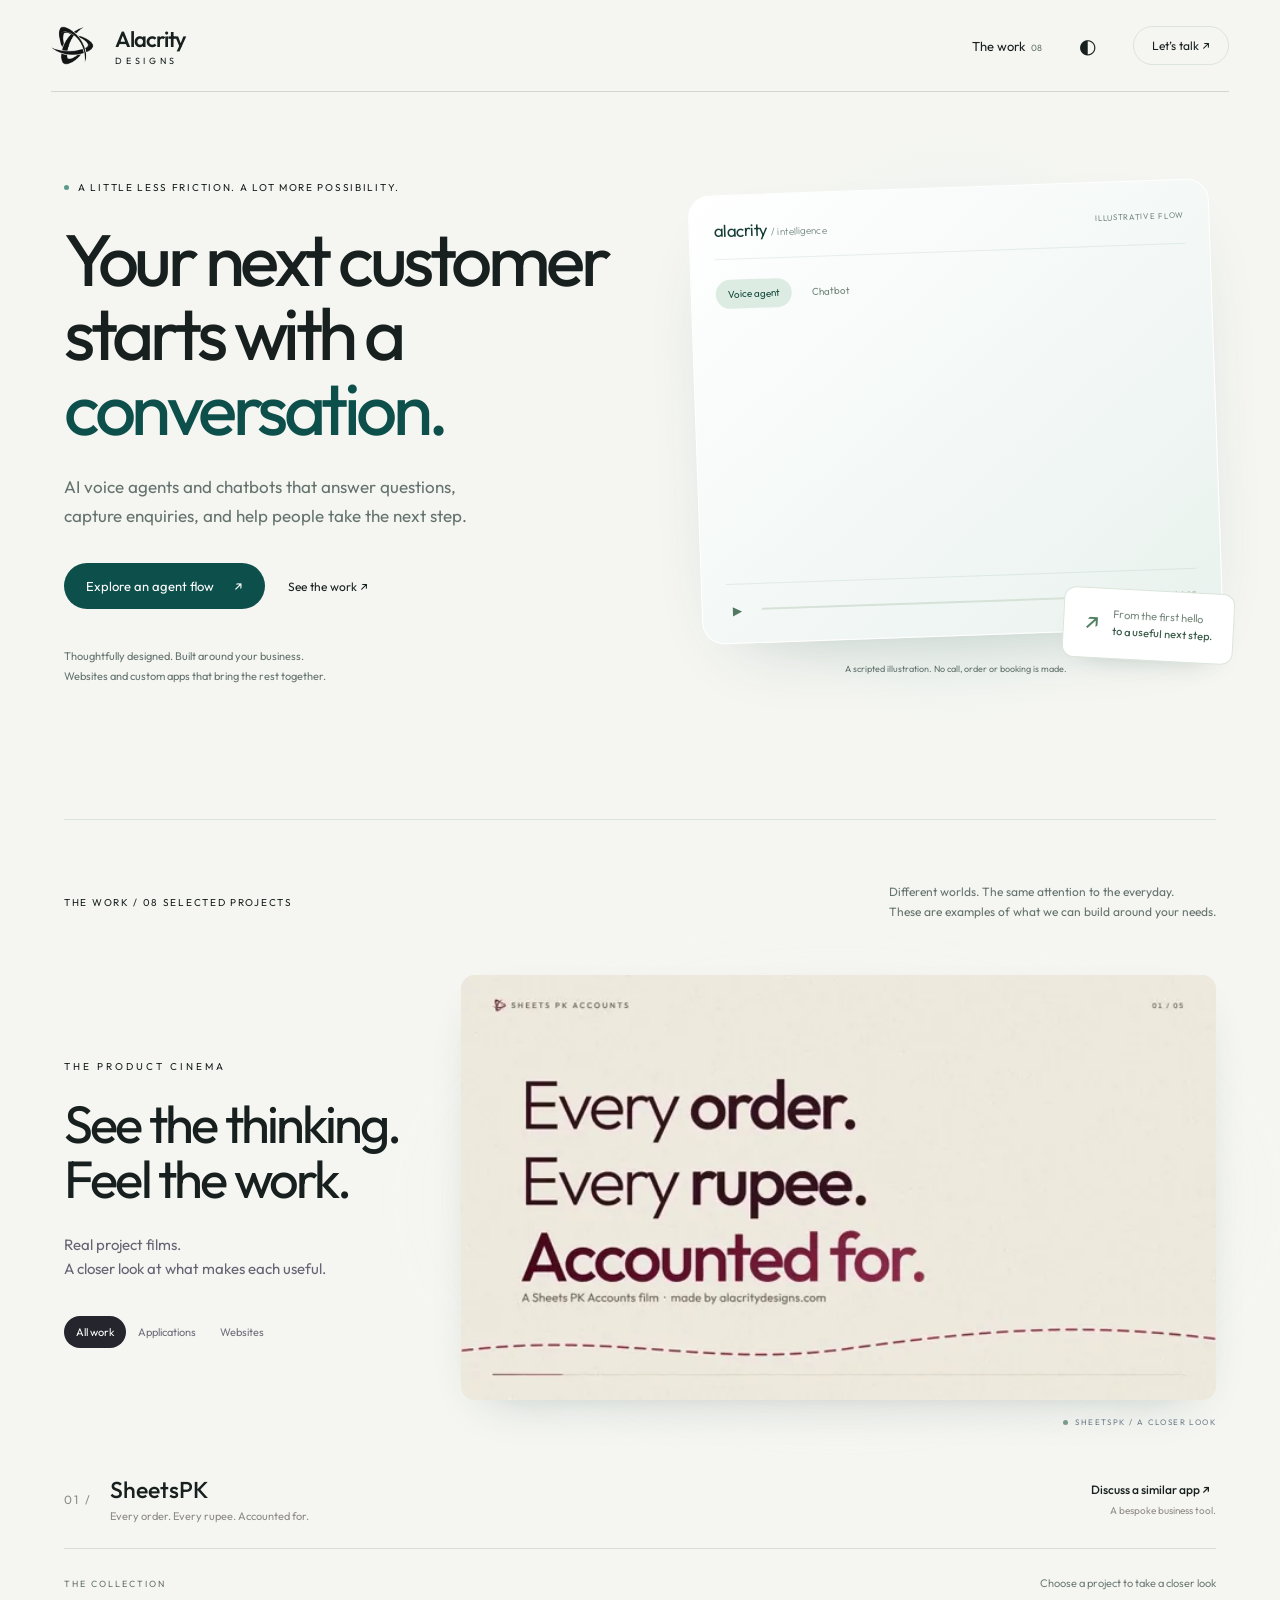
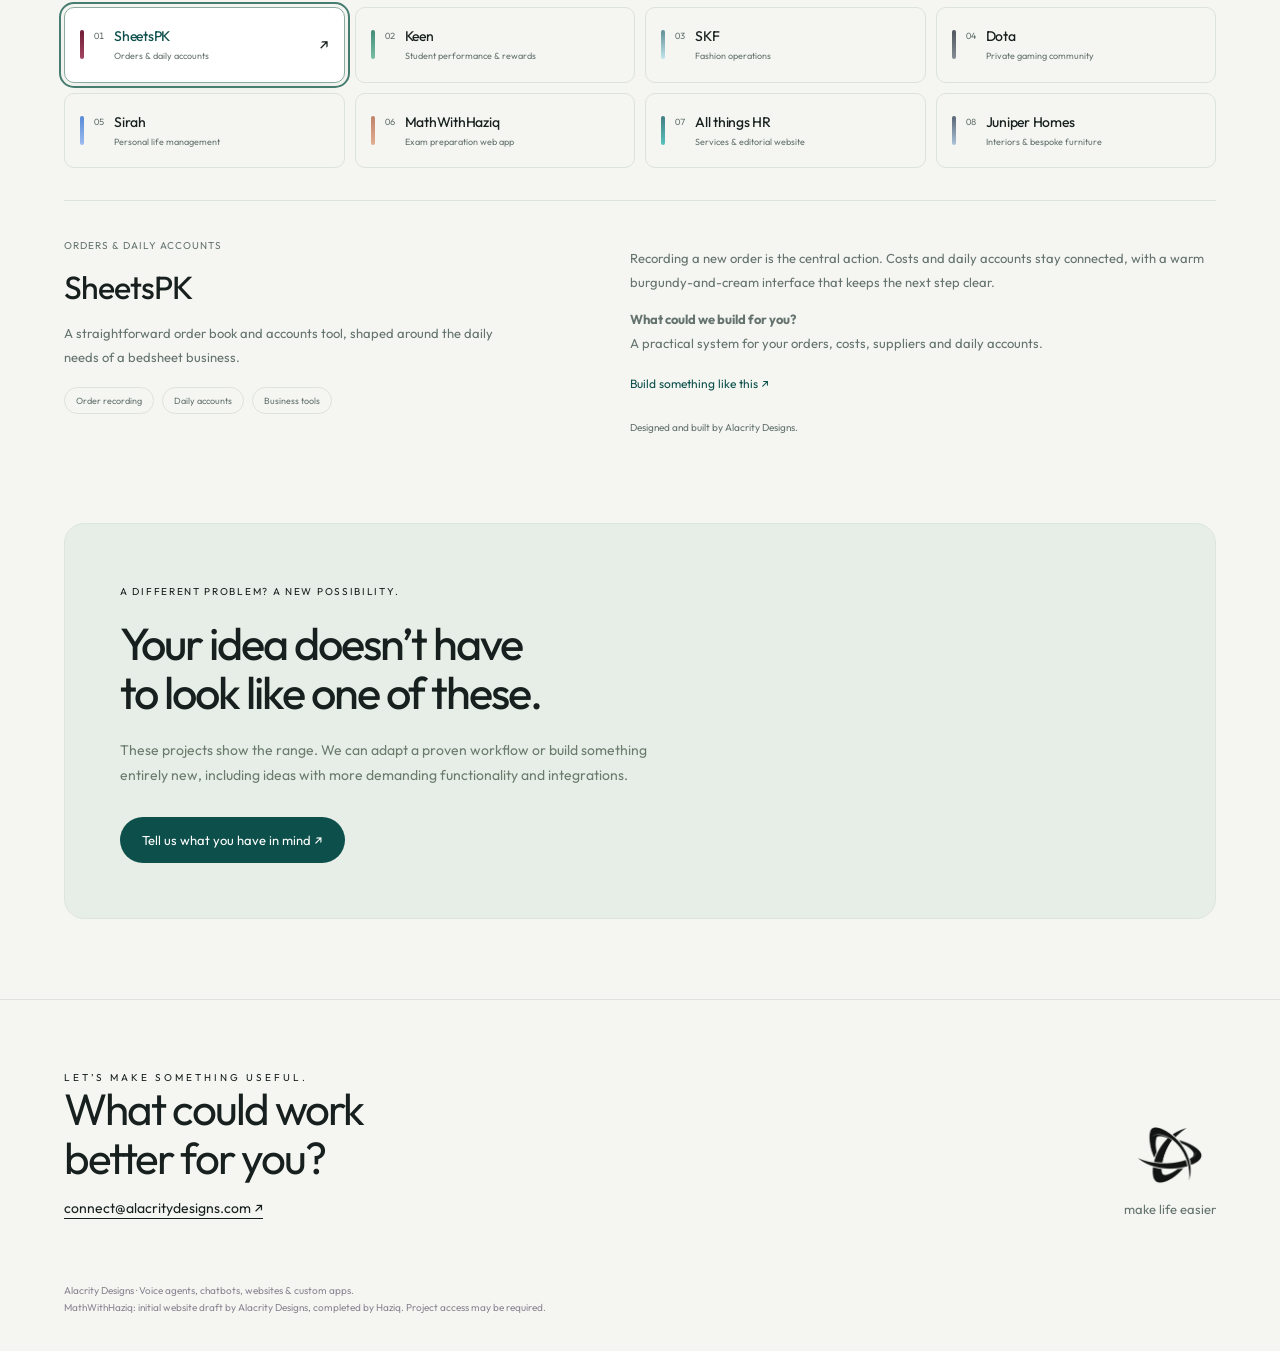
==== index.html @ 1b737531 "Remove redundant 'What we build' section The voice agent and chatbot cards repeated the hero's offer" ====
<!doctype html><html lang="en" data-theme="light"><head><meta charset="utf-8"><meta name="viewport" content="width=device-width,initial-scale=1"><title>Alacrity Designs — make life easier</title><meta name="description" content="AI voice agents, chatbots and thoughtful custom software. Explore real Alacrity Designs projects."><link rel="canonical" href="https://alacritydesigns.com/"><link rel="icon" href="/favicon-v4.ico" sizes="any"><link rel="icon" type="image/png" sizes="32x32" href="/favicon-32x32.png?v=4"><link rel="icon" type="image/png" sizes="16x16" href="/favicon-16x16.png?v=4"><link rel="apple-touch-icon" href="/apple-touch-icon.png?v=4"><link rel="manifest" href="/site.webmanifest"><meta name="theme-color" content="#0c4f4b"><meta property="og:type" content="website"><meta property="og:site_name" content="Alacrity Designs"><meta property="og:url" content="https://alacritydesigns.com/"><meta property="og:title" content="Alacrity Designs | make life easier"><meta property="og:description" content="AI voice agents, chatbots and thoughtful custom software. Explore real Alacrity Designs projects."><meta property="og:image" content="https://alacritydesigns.com/og-image-v7.png"><meta property="og:image:secure_url" content="https://alacritydesigns.com/og-image-v7.png"><meta property="og:image:type" content="image/png"><meta property="og:image:width" content="1200"><meta property="og:image:height" content="630"><meta property="og:image:alt" content="Alacrity Designs logo"><meta name="twitter:card" content="summary_large_image"><meta name="twitter:title" content="Alacrity Designs | make life easier"><meta name="twitter:description" content="AI voice agents, chatbots and thoughtful custom software."><meta name="twitter:image" content="https://alacritydesigns.com/og-image-v7.png"><link rel="stylesheet" href="assets/cinema.d1a5f9be8d7b.css"><link rel="preload" href="assets/outfit.fc7287273e66.ttf" as="font" type="font/ttf" crossorigin></head><body class="cinema"><a class="skip" href="#main">Skip to content</a><header><a class="brand" href="#main"><img data-brand src="assets/logo-dark.d818e6f58af0.png" alt=""><span>Alacrity<small>DESIGNS</small></span></a><nav class="nav" aria-label="Main navigation"><a href="#work">The work <small>08</small></a><button id="themeToggle" class="theme-switch" aria-label="Switch to dark mode" aria-pressed="false">◐</button><button class="talk" data-contact>Let’s talk ↗</button></nav></header>
<main id="main"><section class="sales-hero" aria-labelledby="salesTitle"><div class="sales-copy"><span class="eyebrow"><i></i> A little less friction. A lot more possibility.</span><h1 id="salesTitle">Your next customer<br>starts with a<br><em>conversation.</em></h1><p>AI voice agents and chatbots that answer questions, capture enquiries, and help people take the next step.</p><div class="sales-actions"><button class="solid-button" data-demo>Explore an agent flow <span>↗</span></button><a class="text-button" href="#work">See the work ↗</a></div><div class="hero-footnote">Thoughtfully designed. Built around your business.<br>Websites and custom apps that bring the rest together.</div></div>
<div class="hero-composition"><div class="hero-orbit" aria-hidden="true"></div><div class="hero-demo" id="heroDemo" data-motion="paused"><div class="demo-top"><span class="demo-wordmark">alacrity <small>/ intelligence</small></span><span class="example-label">Illustrative flow</span></div><div class="hero-mode" role="group" aria-label="Choose an agent example"><button data-mode="voice" aria-pressed="true">Voice agent</button><button data-mode="chat" aria-pressed="false">Chatbot</button></div><div class="story-stage" id="storyStage" aria-live="off"></div><div class="demo-bottom"><button id="heroPlay" aria-label="Pause illustration" aria-pressed="true">Ⅱ</button><div class="hero-track"><span id="heroProgress"></span></div><span id="heroCounter">01 / 05</span></div></div><div class="floating-note"><span class="note-symbol">↗</span><div>From the first hello<br><strong>to a useful next step.</strong></div></div><p class="demo-disclaimer">A scripted illustration. No call, order or booking is made.</p></div></section>
<section id="work" class="work-section"><div class="work-intro"><span class="eyebrow">The work / 08 selected projects</span><p>Different worlds. The same attention to the everyday.<br>These are examples of what we can build around your needs.</p></div><section class="cinema-layout"><div class="hero"><span class="concept-label">THE PRODUCT CINEMA</span><h2 class="portfolio-heading">See the thinking.<br>Feel the work.</h2><p>Real project films. <br>A closer look at what makes each useful.</p><div class="filters" role="group" aria-label="Filter projects"><button class="active" data-filter="all" aria-pressed="true">All work</button><button data-filter="apps" aria-pressed="false">Applications</button><button data-filter="websites" aria-pressed="false">Websites</button></div></div><div class="cinema-stage" id="cinemaStage"><div class="film-screen" id="filmScreen"><img id="stagePoster" alt=""><video id="stageVideo" muted playsinline preload="none" aria-label="Selected project film"></video></div><div class="stage-sticker"><i></i><span id="filmLabel">PROJECT FILM</span></div></div></section><div class="cinema-controls"><div class="project-title" id="currentTitle" aria-live="polite"></div><div class="original" id="originalLink"></div></div><div class="filmstrip" id="filmstrip" role="group" aria-label="Choose a project"></div><p class="film-hint">Films play in sequence. Choose any project to jump ahead; open its website using the separate link.</p><div class="project-detail" id="projectDetail"></div></section>
<section class="build-next"><span class="eyebrow">A different problem? A new possibility.</span><h2>Your idea doesn’t have<br>to look like one of these.</h2><p>These projects show the range. We can adapt a proven workflow or build something entirely new, including ideas with more demanding functionality and integrations.</p><button class="solid-button" data-contact>Tell us what you have in mind ↗</button></section>
<section class="closing" id="contact"><div><span class="concept-label">LET’S MAKE SOMETHING USEFUL.</span><h2>What could work<br>better for you?</h2><a href="mailto:connect@alacritydesigns.com">connect@alacritydesigns.com ↗</a></div><div class="footer-brand"><img data-brand src="assets/logo-dark.d818e6f58af0.png" alt="Alacrity Designs"><span>make life easier</span></div></section><p class="page-note">Alacrity Designs · Voice agents, chatbots, websites & custom apps.<br>MathWithHaziq: initial website draft by Alacrity Designs, completed by Haziq. Project access may be required.</p></main>

<dialog id="demoDialog" class="flow-dialog" aria-labelledby="flowTitle"><div class="modal-head"><div><strong id="flowTitle">A better first hello.</strong><small>Interactive scripted demonstration</small></div><button class="close" data-close="demoDialog" aria-label="Close demonstration">×</button></div><div class="flow-options"><button data-flow="voice" aria-pressed="true">Voice agent</button><button data-flow="chat" aria-pressed="false">Chatbot</button></div><div id="flowContent"></div><div class="flow-footer"><button id="flowReset" class="text-button">Start again</button><button id="flowNext" class="solid-button">Next step ↗</button></div><p class="dialog-note">This illustrates a possible workflow. Nothing is called, booked, submitted or stored.</p></dialog>
<dialog id="contactDialog" class="flow-dialog" aria-labelledby="contactTitle"><div class="modal-head"><div><strong id="contactTitle">What would you make easier?</strong><small>Start a conversation with Alacrity Designs</small></div><button class="close" data-close="contactDialog" aria-label="Close enquiry">×</button></div><form id="contactForm" action="https://formsubmit.co/connect@alacritydesigns.com" method="POST"><input name="_honey" tabindex="-1" autocomplete="off" class="form-trap" aria-hidden="true"><label>Your name<input name="name" required autocomplete="name"></label><label>Email<input name="email" type="email" required autocomplete="email"></label><label>What are you interested in?<select name="service"><option>Voice agents & chatbots</option><option>A custom app</option><option>A website</option><option>A system inspired by this project</option><option>Something new</option></select></label><label>Tell us a little<textarea name="message" required rows="3"></textarea></label><button class="solid-button" type="submit">Send enquiry</button><p class="dialog-note">Your enquiry is sent to connect@alacritydesigns.com via FormSubmit.</p><p id="contactStatus" role="status" aria-live="polite"></p></form></dialog>
<script defer src="assets/projects.16bc11909869.js"></script><script defer src="assets/cinema.08c7dfd4d54f.js"></script></body></html>
---- assets/cinema.d1a5f9be8d7b.css ----
@font-face{font-family:Outfit;src:url("outfit.fc7287273e66.ttf");font-weight:100 900;font-display:swap}*{box-sizing:border-box}html{scroll-behavior:smooth}body{margin:0;font-family:Outfit,Arial,sans-serif;color:#191b26;background:#f7f6f2}button,input,select,textarea,a{font:inherit}button,a{-webkit-tap-highlight-color:transparent}button{cursor:pointer;color:inherit}a{color:inherit}button:focus-visible,a:focus-visible{outline:3px solid #7359b6;outline-offset:5px}button{border:0;background:none}svg{width:19px;height:19px;fill:none;stroke:currentColor;stroke-width:1.6}header{height:92px;margin:0 4%;display:flex;align-items:center;justify-content:space-between;border-bottom:1px solid #17192526;position:relative;z-index:20}.brand{display:flex;align-items:center;gap:14px;text-decoration:none;letter-spacing:-1px;font-size:22px;font-weight:550}.brand img{width:43px;height:43px;object-fit:contain}.brand span{display:block}.brand small{font-size:9px;font-weight:400;letter-spacing:3.7px;display:block;margin-top:2px}.nav{display:flex;gap:32px;align-items:center;font-size:13px}.nav a{text-decoration:none}.nav .talk{border:1px solid #191b2638;border-radius:30px;padding:11px 18px}.concept-label{font-size:10px;letter-spacing:3px;text-transform:uppercase}.hero{padding:44px 5% 10px;position:relative}.studio .hero{text-align:center}.hero h1{font-weight:430;letter-spacing:-4.5px;font-size:clamp(48px,5.3vw,82px);line-height:1.03;margin:22px 0 20px}.hero h1 em{font-style:normal;color:#77708b}.hero p{font-size:15px;color:#666473;line-height:1.6;margin:0}.studio{background:#eeedf6;background-image:radial-gradient(ellipse at 60% 30%,#faf9ff,transparent 65%)}.studio .hero:before{content:'DESIGNED WITH CARE.\A BUILT TO BE USED.';white-space:pre;position:absolute;left:5%;bottom:22px;text-align:left;font-size:10px;letter-spacing:1.4px;line-height:1.8;color:#7c7693}.studio .hero:after{content:'Drag a window.\A Make yourself at home. ↙';white-space:pre;position:absolute;right:7%;bottom:28px;text-align:left;font-size:13px;line-height:1.5;color:#7c7693;transform:rotate(-8deg)}.filters{display:flex;gap:7px;align-items:center;flex-wrap:wrap}.filters button{font-size:12px;padding:9px 15px;border-radius:30px;color:#726f7b;transition:background .25s,color .25s}.filters button.active{background:#25252e;color:white}.studio .filters{justify-content:center;margin:25px 0 0}.workspace{position:relative;max-width:1460px;margin:0 auto;height:710px;isolation:isolate}.workspace:before{content:'';position:absolute;left:12%;right:12%;bottom:3%;height:100px;background:#76658f18;filter:blur(45px);border-radius:50%}.window{position:absolute;width:48%;background:#ffffffd9;border:1px solid #fff;border-radius:13px;box-shadow:0 22px 45px -22px #2c20464d,0 2px 5px #342c4610;overflow:hidden;transform:translate(var(--dx,0px),var(--dy,0px)) rotate(var(--angle,0deg));transition:box-shadow .35s,opacity .4s,scale .35s;touch-action:pan-y}.window:hover,.window:focus-within{box-shadow:0 30px 65px -22px #2c204670;z-index:8!important}.window.dragging{transition:none;box-shadow:0 35px 85px -20px #2c20466b}.window.featured{scale:1.025;z-index:9!important}.window[data-position='0']{left:5%;top:52px;--angle:-2deg;z-index:4}.window[data-position='1']{right:4%;top:20px;width:40%;--angle:3deg;z-index:2}.window[data-position='2']{left:2%;top:393px;width:43%;--angle:1.5deg;z-index:5}.window[data-position='3']{right:3%;top:345px;width:48%;--angle:-1.5deg;z-index:6}.window-bar{height:35px;display:flex;align-items:center;padding:0 13px;gap:9px;background:#ffffffb8;cursor:grab;touch-action:none}.window-bar:active{cursor:grabbing}.traffic{display:flex;gap:5px}.traffic i{width:8px;height:8px;background:#ec766e;border-radius:50%}.traffic i:nth-child(2){background:#efc365}.traffic i:nth-child(3){background:#7aaf91}.window-bar strong{font-size:10px;font-weight:500;margin-left:6px}.window-bar>span:last-child{margin-left:auto;font-size:9px;color:#8e8997}.window .mini-app{height:255px}.window[data-position='1'] .mini-app{height:220px}.window[data-position='2'] .mini-app{height:210px}.window footer{padding:12px 15px;display:flex;justify-content:space-between;align-items:center;border-top:1px solid #2e29480b;background:#fff9}.window footer button{font-size:11px;display:flex;gap:6px;align-items:center}.window footer a{font-size:10px;text-underline-offset:3px}.window footer .play-dot{width:15px;height:15px;display:grid;place-items:center;border:1px solid #a8a2b7;border-radius:50%;font-size:7px}.window[data-hidden='true']{display:none}.window.filtered{position:relative;inset:auto!important;transform:none!important;scale:1;width:auto!important}.workspace.filtered-layout{display:grid;grid-template-columns:repeat(2,minmax(0,1fr));gap:24px;padding:45px 5%;height:auto;min-height:400px;align-content:start}.workspace.filtered-layout .mini-app{height:260px}.preview-hit{display:block;width:100%;padding:0;text-align:left;position:relative;overflow:hidden;background:none}.preview-hit:after{content:'Open interactive preview ↗';position:absolute;right:14px;top:13px;padding:7px 10px;font-size:10px;border-radius:30px;color:#fff;background:#282334bd;opacity:0;transform:translateY(-6px);transition:.25s}.preview-hit:hover:after,.preview-hit:focus-visible:after{opacity:1;transform:none}.mini-app{display:flex;position:relative;overflow:hidden;isolation:isolate;font-family:Outfit,sans-serif;color:#263b54;background:#e7f0fd;--accent:#4e83be;--soft:#d5e7fb}.mini-sidebar{width:20%;padding:20px 11px;background:#ffffff35;border-right:1px solid #ffffff69;flex-shrink:0;display:flex;flex-direction:column;gap:17px}.mini-sidebar b{font-size:16px;letter-spacing:-.6px;margin-bottom:9px}.mini-sidebar span{font-size:9px;color:inherit;opacity:.7}.mini-sidebar .selected{opacity:1;background:#ffffff6e;padding:7px;border-radius:6px;margin-left:-5px}.mini-main{padding:19px 22px;flex:1;min-width:0;position:relative}.mini-top{display:flex;justify-content:space-between;align-items:center;margin-bottom:15px}.mini-top span{font-size:9px;opacity:.65}.avatar{width:20px;height:20px;background:#fff9;border-radius:50%;display:grid;place-items:center;font-size:8px}.mini-main h3{font-weight:500;font-size:24px;letter-spacing:-.9px;margin:0 0 3px}.mini-main p{margin:0 0 15px;font-size:9px;opacity:.65}.mini-columns{display:grid;grid-template-columns:1.1fr 1fr;gap:12px}.glass{background:#ffffff85;border:1px solid #ffffffa6;border-radius:10px;padding:14px}.glass h4{font-size:12px;margin:0 0 12px;font-weight:500}.task-row{font-size:9px;display:flex;align-items:center;gap:7px;padding:8px 0;border-bottom:1px solid #2337530c}.task-row:last-child{border:0}.tick{height:11px;width:11px;border-radius:3px;border:1px solid #799abd;display:grid;place-items:center;font-size:8px;flex-shrink:0}.task-row time{margin-left:auto;font-size:8px;opacity:.5}.balance{font-size:25px;letter-spacing:-1px;margin:11px 0}.balance small{font-size:10px}.mini-actions{display:flex;gap:6px;margin-top:14px}.mini-actions span{padding:8px 10px;border-radius:6px;font-size:9px;background:#ffffffa6;flex:1;text-align:center}.mini-actions span:last-child{background:var(--accent);color:white}.scene-top{position:absolute;inset:0;transition:transform .8s cubic-bezier(.2,.7,.2,1),opacity .6s;background:inherit}.scene-top .mini-main{height:100%}.scene-next{transform:translateX(20px);opacity:0;pointer-events:none;position:absolute;inset:0;padding:20px 22px;background:inherit;transition:transform .8s cubic-bezier(.2,.7,.2,1),opacity .6s}.demo-step-1 .scene-next,.demo-step-2 .scene-next{transform:none;opacity:1}.demo-step-1 .scene-top,.demo-step-2 .scene-top{transform:translateX(-20px);opacity:0}.field{height:33px;border:1px solid #3d4d6c20;border-radius:6px;background:#fff9;padding:9px;margin:8px 0;font-size:10px}.field strong{font-size:17px;font-weight:500}.mini-success{background:#e9f7ec;color:#2f6845;border-radius:7px;font-size:10px;padding:10px;margin-top:10px;opacity:0;transform:translateY(8px);transition:.5s}.demo-step-2 .mini-success{opacity:1;transform:none}.demo-step-2 .mini-actions span:last-child{background:#326943}.mini-cursor{position:absolute;left:52%;top:70%;width:14px;height:21px;background:#171b28;clip-path:polygon(0 0,100% 66%,55% 68%,40% 100%);filter:drop-shadow(0 1px 1px white);z-index:10;opacity:0;transition:left 1s cubic-bezier(.2,.7,.2,1),top 1s,opacity .4s;pointer-events:none}.playing .mini-cursor{opacity:1}.demo-step-1 .mini-cursor{left:75%;top:74%}.demo-step-2 .mini-cursor{left:81%;top:86%}.sheets{background:#fbf5ec;color:#562231;--accent:#702b40;--soft:#eee0dd}.sheets .mini-sidebar{background:#602437;color:#fff;border:0}.skf{background:#f7f5fb;color:#464259;--accent:#a28ac5;--soft:#ede6f6}.skf .mini-sidebar{background:#fff9;border-color:#ded7e8}.keen{background:#fff;color:#252b37;--accent:#4b81ef;--soft:#edf3ff}.keen .mini-sidebar{background:#f5f8ff;border-color:#e9edf5}.dota{background:#121e29;color:#d6e9e5;--accent:#72c8b4;--soft:#1f3840}.dota .mini-sidebar{background:#0d1721;border-color:#293a46}.math{background:#f4f7ef;color:#304533;--accent:#54745a;--soft:#e3eddb}.hr{background:#f4ede5;color:#54402e;--accent:#8d6649;--soft:#e7dacd}.voice{background:#e6eeeb;color:#1a4f44;--accent:#247662;--soft:#cfe2db}.mini-table{width:100%;font-size:9px;border-collapse:collapse;margin-top:16px}.mini-table th{opacity:.5;font-weight:400;text-align:left;font-size:8px;padding:7px 4px;border-bottom:1px solid #44334715}.mini-table td{padding:12px 4px;border-bottom:1px solid #44334710}.tag{padding:4px 6px;background:#fff8;border-radius:4px;font-size:8px;white-space:nowrap}.tag.green{background:#dcebdc;color:#436d49}.rank{display:grid;grid-template-columns:22px 1fr auto;gap:7px;align-items:center;font-size:11px;padding:14px 5px;border-bottom:1px solid #252c3d0c}.rank em{font-size:9px;font-style:normal;opacity:.5}.rank strong{font-weight:500}.reward{display:flex;gap:7px;margin-top:13px;font-size:10px}.reward span{padding:12px;background:#edf3fe;border-radius:8px;flex:1}.hero-picks{display:flex;gap:8px;margin-top:18px}.hero-picks span{display:grid;place-items:center;width:48px;height:65px;background:linear-gradient(140deg,#34594e,#162839);border:1px solid #5ca69066;font-size:10px;border-radius:4px}.orb{width:67px;height:67px;border-radius:50%;background:radial-gradient(circle at 32% 28%,#cae6db,#619c8b 55%,#396657);box-shadow:0 0 35px #84b4a980;margin:10px auto 20px}.wave{display:flex;gap:4px;justify-content:center;height:27px;align-items:center}.wave i{height:9px;width:3px;background:#5f9686;border-radius:4px}.playing .wave i{animation:wave .9s infinite alternate}.wave i:nth-child(2n){animation-delay:.2s;height:24px}.wave i:nth-child(3n){animation-delay:.4s;height:17px}@keyframes wave{to{scale:1 .35}}.dock-wrap{margin:28px 4% 0;border-top:1px solid #6560712b;padding:25px 0;display:flex;align-items:center;gap:28px;position:relative}.dock-label{font-size:9px;letter-spacing:2px;color:#898297;width:95px;line-height:1.7}.dock{display:flex;gap:8px;flex:1;flex-wrap:wrap}.dock button{padding:10px 13px;display:flex;gap:9px;align-items:center;border-radius:10px;font-size:11px;text-align:left;transition:background .25s,transform .35s}.dock button:hover{transform:translateY(-5px);background:#fff9}.dock button.active{background:#ffffffc9;box-shadow:0 5px 20px #3a2e5610}.dock .swatch{height:34px;width:34px;border-radius:7px;background:var(--color);display:grid;place-items:center;font-size:14px;font-weight:500;color:var(--ink,#42566e)}.dock small{font-size:9px;display:block;color:#88818f;margin-top:3px}.hint{font-size:10px;color:#8c8497;white-space:nowrap}.section{padding:80px 5%}.section .section-head{display:flex;justify-content:space-between;align-items:end;margin-bottom:30px}.section h2{font-size:40px;letter-spacing:-1.5px;font-weight:450;margin:12px 0}.section .section-head p{font-size:13px;color:#7c7586;max-width:250px;line-height:1.7}.other-grid{display:grid;grid-template-columns:repeat(3,minmax(0,1fr));gap:24px}.other-card .mini-app{height:245px;border-radius:12px}.other-card>div:last-child{display:flex;justify-content:space-between;align-items:center;margin-top:15px}.other-card h3{font-size:18px;font-weight:450;margin:0 0 5px}.other-card p{font-size:11px;margin:0;color:#7e7788}.other-card a{font-size:11px}.closing{padding:65px 5% 30px;border-top:1px solid #6b627625;display:flex;justify-content:space-between;align-items:end}.closing h2{font-weight:400;letter-spacing:-2px;font-size:44px;line-height:1.1;margin:0 0 15px}.closing a{font-size:14px;text-underline-offset:5px}.closing .concept-switch{font-size:12px}.page-note{padding:25px 5%;font-size:10px;color:#8c8693;line-height:1.7}.cinema{background:#f8f7f3}.cinema .hero{padding-bottom:0}.cinema .hero h1{font-size:clamp(55px,6vw,92px);margin:18px 0;max-width:620px;letter-spacing:-5px}.cinema-layout{position:relative;padding:25px 0 0;min-height:660px;overflow:hidden}.cinema .hero{position:absolute;z-index:3;left:0;top:45px;max-width:38%;pointer-events:none}.cinema .hero p{max-width:265px;margin-top:25px;pointer-events:auto}.cinema .hero .filters{pointer-events:auto;margin-top:35px;gap:0}.cinema .filters button{padding:9px 12px;font-size:11px}.cinema-stage{position:relative;width:70%;margin-left:31%;height:570px;perspective:1400px;isolation:isolate}.cinema-stage:before{content:'';position:absolute;inset:4% 0 0 -5%;background:radial-gradient(ellipse at center,var(--glow,#b5d2f4),transparent 68%);opacity:.7;transition:background 1s}.scene{position:absolute;inset:0;display:flex;align-items:center;opacity:0;transform:translateX(70px) scale(.96);transition:transform .9s cubic-bezier(.22,.7,.22,1),opacity .65s;pointer-events:none}.scene.active{opacity:1;transform:none;pointer-events:auto}.scene.exit{transform:translateX(-80px) scale(.96);opacity:0}.scene-screen{width:81%;height:360px;margin-left:7%;border-radius:15px;background:#ffffff70;border:1px solid #fff;box-shadow:0 30px 60px -25px #25425d59;padding:7px;transform:rotateY(-10deg) rotateZ(-4deg);transition:transform .8s;position:relative}.scene-screen .mini-app{height:100%;border-radius:9px}.scene-screen .mini-main{padding:25px 30px}.scene-screen .mini-main h3{font-size:34px}.scene-screen .glass{padding:18px}.scene-screen .glass h4{font-size:16px}.scene-screen .task-row{font-size:11px;padding:14px 0}.scene-screen .balance{font-size:34px}.scene-screen .mini-sidebar b{font-size:23px}.scene-screen .mini-sidebar span{font-size:11px}.scene-screen .mini-table{font-size:12px}.scene-screen .mini-table td{padding:19px 5px}.scene-screen .rank{font-size:14px;padding:20px 6px}.scene-screen .field{height:42px;font-size:13px}.scene-screen:hover{transform:rotateY(-4deg) rotateZ(-2deg) translateY(-4px)}.scene-phone{position:absolute;left:0;bottom:62px;width:180px;height:303px;border-radius:27px;background:#f6f9fd;padding:7px;border:1px solid #ccd9ed;box-shadow:10px 20px 35px #233b5a30;transform:rotateZ(-7deg) translateZ(70px);pointer-events:none}.phone-inner{height:100%;background:var(--phone,#e4edfc);border-radius:21px;padding:20px 12px;color:#344561;overflow:hidden}.phone-notch{width:54px;height:13px;border-radius:15px;background:#202a3a;position:absolute;top:13px;left:63px}.phone-inner .phone-brand{font-size:12px;margin:8px 0 20px;font-weight:600}.phone-inner h4{font-size:21px;margin:0 0 5px;font-weight:500;letter-spacing:-.7px}.phone-inner p{font-size:8px;margin:0 0 15px;opacity:.7}.phone-inner .glass{padding:9px;border-color:#fff9}.phone-inner .task-row{font-size:8px;padding:11px 0}.phone-inner .balance{font-size:23px}.phone-inner .mini-actions span{font-size:8px;padding:7px}.phone-line{height:6px;background:#8d9fb429;border-radius:4px;margin:11px 0;width:80%}.phone-line:last-child{width:50%}.stage-sticker{position:absolute;right:8%;top:24px;font-size:10px;letter-spacing:1.8px;color:#6e7c89;display:flex;gap:7px;align-items:center}.stage-sticker i{height:5px;width:5px;border-radius:50%;background:#7b9a8c}.stage-open{position:absolute;right:10%;bottom:25px;padding:12px 20px;border-radius:30px;background:#fff9;backdrop-filter:blur(10px);border:1px solid #fff;font-size:12px;box-shadow:0 6px 20px #2832460c;z-index:4;transition:background .2s,transform .2s}.stage-open:hover{background:#fff;transform:translateY(-3px)}.cinema-controls{margin:0 4%;padding:15px 0 25px;display:grid;grid-template-columns:1.2fr 1fr auto;align-items:center;gap:35px;border-bottom:1px solid #23282c20}.project-title{display:flex;gap:18px;align-items:center;font-size:16px}.project-title .index{font-size:12px;color:#8c8b8a;letter-spacing:2px}.project-title strong{font-weight:500}.project-title small{font-size:12px;color:#8d8b86;display:block;margin-top:5px}.playback{display:flex;align-items:center;gap:17px}.round{width:35px;height:35px;border:1px solid #292d362f;border-radius:50%;display:grid;place-items:center;flex-shrink:0;font-size:12px}.round:hover{background:#fff}.timeline{height:20px;background:none;position:relative;flex:1;min-width:65px;padding:0}.timeline:before{content:'';height:2px;background:#2c30301f;position:absolute;inset:9px 0 auto}.timeline span{height:2px;background:#252b2d;position:absolute;left:0;top:9px;width:var(--progress,0%);transition:width .15s linear}.time{font-size:10px;color:#8c8b88;white-space:nowrap}.scene-nav{display:flex;gap:7px}.original{font-size:12px;font-weight:500;text-decoration:none}.original small{font-size:10px;display:block;color:#928d87;margin-top:6px;font-weight:400}.filmstrip{display:flex;gap:12px;padding:28px 4% 10px;overflow:auto;scrollbar-width:thin}.film-card{min-width:220px;flex:1;max-width:310px;border-radius:12px;overflow:hidden;background:#fff;border:1px solid #252b2d16;text-align:left;padding:0;position:relative;transition:transform .35s,box-shadow .35s}.film-card:hover{transform:translateY(-5px);box-shadow:0 12px 20px #182b3710}.film-card.active{outline:2px solid #4d6468;outline-offset:3px}.film-card .mini-app{height:130px;pointer-events:none}.film-card .mini-sidebar{padding:12px 7px;gap:9px}.film-card .mini-sidebar b{font-size:11px}.film-card .mini-sidebar span{font-size:6px}.film-card .mini-main{padding:12px}.film-card .mini-main h3{font-size:15px}.film-card .mini-top{margin-bottom:8px}.film-card .mini-main p{font-size:6px;margin-bottom:8px}.film-card .glass{padding:8px}.film-card .glass h4{font-size:8px;margin-bottom:5px}.film-card .task-row{font-size:6px;padding:5px 0}.film-card .balance{font-size:16px;margin:5px 0}.film-card .mini-actions span{font-size:6px;padding:5px}.film-card .mini-table{font-size:6px;margin-top:3px}.film-card .mini-table td{padding:6px 2px}.film-card .rank{padding:7px 2px;font-size:7px}.film-caption{padding:14px;display:flex;align-items:center;justify-content:space-between;font-size:13px}.film-caption small{font-size:9px;color:#97938d}.cinema .section{padding-top:75px}.cinema .other-grid{grid-template-columns:1fr 1fr 1fr}.reveal{opacity:0;transform:translateY(22px);transition:opacity .8s,transform .8s}.reveal.visible{opacity:1;transform:none}.preview-dialog{padding:0;border:1px solid #fff;border-radius:18px;width:min(1180px,94vw);height:min(830px,92vh);max-width:94vw;max-height:92vh;background:#f7f8f6;box-shadow:0 40px 130px #16122259;overflow:hidden}.preview-dialog[open]{animation:modal-in .4s cubic-bezier(.2,.7,.2,1)}.preview-dialog::backdrop{background:#2522367d;backdrop-filter:blur(12px)}@keyframes modal-in{from{opacity:0;transform:translateY(25px) scale(.97)}to{opacity:1;transform:none}}.modal-head{height:65px;padding:0 24px;display:flex;align-items:center;justify-content:space-between;border-bottom:1px solid #1112;background:#fff}.modal-head strong{font-size:16px;font-weight:500}.modal-head small{display:block;font-size:10px;color:#87818d;margin-top:3px}.modal-head .close{height:32px;width:32px;font-size:22px;line-height:1}.modal-actions{display:flex;gap:20px;align-items:center}.modal-actions a{font-size:12px}.preview-dialog iframe{width:100%;height:calc(100% - 65px);border:0;display:block;background:#f7f8f6}.loader{position:absolute;left:50%;top:50%;font-size:12px;color:#7d748b;z-index:-1}.toast{position:fixed;bottom:25px;left:50%;transform:translate(-50%,20px);padding:12px 20px;border-radius:30px;background:#262332;color:#fff;font-size:12px;opacity:0;transition:.25s;pointer-events:none;z-index:99;white-space:nowrap}.toast.show{opacity:1;transform:translate(-50%,0)}.skip{position:absolute;top:-50px;left:15px;z-index:100;background:white;padding:10px}.skip:focus{top:10px}.mobile-instruction{display:none}
.studio .hero{padding-top:30px}.studio .hero h1{font-size:clamp(48px,4.5vw,68px);letter-spacing:-3px;margin:18px 0}.brand{gap:21px}.cinema .hero{width:40%;max-width:40%;padding-right:0}.cinema .hero h1{font-size:clamp(52px,4.4vw,68px);letter-spacing:-3px}.cinema-stage{width:67%;margin-left:34%}
@media(min-width:1600px){.cinema-stage{height:650px}.cinema-layout{min-height:720px}.scene-screen{height:420px}.scene-phone{bottom:75px;width:200px;height:340px}.hero h1{font-size:90px}.workspace{height:750px}}
@media(max-width:1100px){.workspace{height:650px}.window[data-position='0']{left:3%;width:51%}.window[data-position='1']{right:3%;width:42%}.window[data-position='2']{left:3%;top:355px;width:43%}.window[data-position='3']{right:3%;top:325px;width:50%}.window .mini-app{height:230px}.mini-main{padding:16px}.mini-main h3{font-size:21px}.mini-sidebar{padding:16px 9px;gap:14px}.mini-sidebar b{font-size:13px}.mini-sidebar span{font-size:8px}.mini-columns{gap:7px}.glass{padding:10px}.cinema .hero h1{font-size:64px}.cinema-stage{height:530px}.cinema-layout{min-height:565px}.scene-screen{height:320px}.scene-phone{width:150px;height:265px;bottom:55px}.phone-notch{left:48px}.scene-screen .mini-main{padding:18px}.scene-screen .mini-main h3{font-size:27px}.scene-screen .task-row{font-size:10px;padding:10px 0}.scene-screen .balance{font-size:27px}.scene-screen .mini-sidebar b{font-size:18px}.scene-screen .mini-sidebar span{font-size:10px}.dock-wrap{gap:12px}.dock-label,.hint{display:none}.dock{justify-content:center}.dock button{padding:8px}.dock small{font-size:8px}.other-card .mini-app{height:220px}.other-grid{gap:15px}.other-card .mini-sidebar{display:none}.cinema-controls{gap:15px;grid-template-columns:1fr 1fr auto}.project-title{gap:9px;font-size:14px}.cinema .hero .filters{max-width:270px}.cinema .hero p{font-size:13px}}
@media(max-width:760px){header{height:76px}.brand{font-size:18px;gap:9px}.brand img{height:35px;width:35px}.brand small{font-size:8px;letter-spacing:2.8px}.nav{gap:14px;font-size:11px}.nav a:nth-child(2){display:none}.nav .talk{padding:8px 12px}.hero{padding:36px 6% 10px}.hero h1{font-size:53px;letter-spacing:-2.7px}.hero p{font-size:13px}.studio .hero:before,.studio .hero:after{display:none}.studio .filters{margin:18px 0}.filters button{font-size:11px;padding:8px 12px}.workspace,.workspace.filtered-layout{height:auto;display:grid;grid-template-columns:1fr;gap:26px;padding:10px 6% 20px;min-height:0}.window,.window.filtered,.window[data-position]{position:relative;inset:auto;width:100%;transform:none!important;scale:1!important;touch-action:pan-y}.window[data-position='1'] .mini-app,.window[data-position='2'] .mini-app,.window .mini-app,.workspace.filtered-layout .mini-app{height:265px}.window-bar{cursor:default}.window-bar>span:last-child{display:none}.window-bar:after{content:'Tap to explore';margin-left:auto;font-size:9px;color:#8b8498}.window footer{padding:13px}.mini-sidebar{width:21%;gap:16px;padding:20px 11px}.mini-sidebar b{font-size:14px}.mini-sidebar span{font-size:9px}.mini-main{padding:19px}.mini-main h3{font-size:25px}.dock-wrap{margin:0 6%;padding:20px 0}.dock{flex-wrap:nowrap;overflow:auto;justify-content:flex-start;padding:5px}.dock button{flex-shrink:0}.dock small{display:none}.dock .swatch{height:28px;width:28px}.section{padding:48px 6%}.section h2{font-size:31px}.section .section-head{display:block}.section .section-head p{max-width:350px}.other-grid,.cinema .other-grid{grid-template-columns:1fr;gap:30px}.other-card .mini-app{height:250px}.other-card .mini-sidebar{display:flex}.other-card .mini-main{padding:20px}.other-card h3{font-size:20px}.closing{padding:45px 6% 25px;display:block}.closing h2{font-size:37px}.closing .concept-switch{display:block;margin-top:30px}.page-note{padding:20px 6%}.cinema-layout{padding-top:0;min-height:0;overflow:hidden}.cinema .hero{position:relative;inset:auto;max-width:none;padding:35px 6% 0}.cinema .hero h1{font-size:56px;letter-spacing:-3px;max-width:400px;margin:18px 0}.cinema .hero p{max-width:370px;font-size:13px;margin-top:15px}.cinema .hero .filters{margin-top:18px;max-width:none}.cinema-stage{height:385px;width:100%;margin:0;perspective:1200px}.scene-screen{width:82%;height:255px;margin-left:13%;padding:5px;transform:rotateY(-7deg) rotateZ(-4deg)}.scene-phone{height:215px;width:121px;left:3%;bottom:32px;border-radius:20px;padding:5px}.phone-inner{border-radius:16px;padding:15px 8px}.phone-notch{width:39px;height:10px;left:40px;top:10px}.phone-inner .phone-brand{font-size:9px;margin:6px 0 12px}.phone-inner h4{font-size:16px}.phone-inner .task-row{font-size:6px;padding:7px 0}.phone-inner .balance{font-size:19px}.phone-inner .mini-actions span{font-size:6px;padding:5px}.scene-screen .mini-main{padding:15px 13px}.scene-screen .mini-main h3{font-size:22px}.scene-screen .mini-main p{font-size:7px}.scene-screen .mini-sidebar{padding:14px 8px;gap:14px}.scene-screen .mini-sidebar b{font-size:13px}.scene-screen .mini-sidebar span{font-size:8px}.scene-screen .glass{padding:10px}.scene-screen .glass h4{font-size:11px}.scene-screen .task-row{font-size:8px;padding:9px 0}.scene-screen .balance{font-size:23px}.scene-screen .mini-table{font-size:9px}.scene-screen .mini-table td{padding:12px 3px}.scene-screen .rank{font-size:11px;padding:12px 4px}.stage-sticker{top:18px;right:7%;font-size:8px}.stage-open{bottom:4px;right:5%;padding:9px 14px;font-size:10px}.cinema-controls{grid-template-columns:1fr auto;gap:18px;margin:15px 6% 0;padding-bottom:20px}.playback{grid-row:2;grid-column:1/-1}.project-title{font-size:14px}.project-title small{font-size:10px}.original{font-size:11px}.original small{font-size:9px}.filmstrip{padding:25px 6% 10px}.film-card{min-width:190px;max-width:210px}.modal-head{padding:0 13px}.modal-head strong{font-size:14px}.modal-actions{gap:9px}.modal-actions a{font-size:10px}.preview-dialog{width:96vw;max-width:96vw;height:92vh}.toast{white-space:normal;width:85%;text-align:center}.scene-screen .mini-actions span{padding:7px;font-size:8px}.scene-screen .scene-next{padding:15px}.mobile-instruction{display:block;font-size:10px;text-align:center;color:#8b8496;margin:0 0 25px}}
@media(max-width:760px){.cinema .hero{width:auto;max-width:none;padding-right:6%}.brand{gap:17px}.studio .hero h1{font-size:49px;letter-spacing:-2.7px}.cinema .hero h1{font-size:56px;letter-spacing:-3px}}
@media(min-width:761px) and (max-width:1100px){.cinema-layout{min-height:0}.cinema .hero{position:relative;inset:auto;width:100%;max-width:none;padding:35px 6% 0}.cinema .hero h1{font-size:64px;max-width:none}.cinema .hero p{max-width:none;margin-top:16px}.cinema .hero .filters{max-width:none;margin-top:20px}.cinema-stage{width:90%;margin-left:10%;height:470px}.scene-phone{bottom:55px}.scene-screen{height:340px}.stage-open{bottom:10px}}
@media(prefers-reduced-motion:reduce){*,*:before,*:after{scroll-behavior:auto!important;animation:none!important;transition-duration:.01ms!important}.mini-cursor{display:none}.reveal{opacity:1;transform:none}}

.recorded-preview,.juniper-preview{height:100%;width:100%;position:relative;background:#f4efe5;overflow:hidden}.recorded-preview img,.recorded-preview video,.juniper-preview img{width:100%;height:100%;object-fit:contain;display:block}.recorded-preview img{position:absolute;inset:0}.real-film{position:relative}.film-card .real-film{display:none}.scene[data-scene="sheets"] .scene-phone,.scene[data-scene="juniper"] .scene-phone{display:none}.scene[data-scene="sheets"] .scene-screen,.scene[data-scene="juniper"] .scene-screen{width:88%;margin-left:3%;transform:none;padding:0;height:auto;aspect-ratio:16/9;border:0;background:#f4efe5;overflow:hidden;box-shadow:0 20px 60px -30px #1a233844}.scene[data-scene="sheets"] .scene-screen:hover,.scene[data-scene="juniper"] .scene-screen:hover{transform:none}.scene[data-scene="juniper"] .juniper-preview img{object-fit:cover;object-position:top}.film-card .recorded-preview,.film-card .juniper-preview{height:130px}.other-card .juniper-preview{height:245px;border-radius:12px}.juniper-preview img{object-fit:cover;object-position:top}@media(max-width:760px){.scene[data-scene="sheets"] .scene-screen,.scene[data-scene="juniper"] .scene-screen{margin-left:5%;width:90%}.other-card .juniper-preview{height:250px}}


:root{--page:#f5f6f2;--panel:#fff;--ink:#17201e;--muted:#65736e;--line:#dce2dc;--teal:#0c4f4b;--mint:#cde9e4}body{background:var(--page);color:var(--ink)}button{color:inherit}.brand img{width:43px;height:43px;object-fit:contain}.nav button.talk{border:1px solid var(--line);border-radius:30px;padding:11px 18px;font-size:12px}.nav small{font-size:9px;color:var(--muted);margin-left:3px}.theme-switch{font-size:20px;padding:5px}.eyebrow{font-size:10px;letter-spacing:1.7px;text-transform:uppercase;display:inline-flex;gap:9px;align-items:center}.eyebrow i{width:5px;height:5px;border-radius:50%;background:#599b8b}.sales-hero{max-width:1600px;margin:auto;padding:75px 5% 100px;display:grid;grid-template-columns:1.08fr 1fr;gap:6%;align-items:center}.sales-copy h1{font-size:clamp(48px,5.7vw,87px);line-height:1.02;letter-spacing:-4.5px;font-weight:450;margin:28px 0}.sales-copy h1 em{font-style:normal;color:var(--teal)}.sales-copy>p{max-width:410px;font-size:17px;line-height:1.7;color:var(--muted)}.sales-actions{display:flex;align-items:center;gap:23px;margin-top:32px}.solid-button{display:inline-flex;justify-content:space-between;gap:20px;align-items:center;background:var(--teal);color:#fff;border-radius:30px;padding:15px 22px;font-size:13px;text-decoration:none;transition:transform .25s,background .25s}.solid-button:hover{transform:translateY(-2px);background:#16645d}.text-button{font-size:12px;text-decoration:none;padding:8px 0}.hero-footnote{font-size:11px;line-height:1.8;color:var(--muted);margin-top:38px}.hero-composition{position:relative;min-width:0;padding:20px 0}.hero-orbit{position:absolute;inset:-60px -30px;background:radial-gradient(ellipse,#cde9e488,transparent 65%);z-index:-1}.hero-demo{border:1px solid #fff;border-radius:22px;background:linear-gradient(140deg,#fff,#e9f2ee);box-shadow:0 30px 80px -45px #15463d55;padding:24px;transform:rotate(-2deg)}.demo-top{display:flex;align-items:center;justify-content:space-between;gap:12px;padding-bottom:18px;border-bottom:1px solid #0c4f4b15}.demo-wordmark{font-size:17px;letter-spacing:-.5px;color:#153e37}.demo-wordmark small{font-size:10px;font-weight:300;letter-spacing:.1px;color:#758a80}.example-label{font-size:8px;letter-spacing:.7px;text-transform:uppercase;color:#788b81}.hero-mode{display:flex;gap:8px;margin:20px 0 10px}.hero-mode button{font-size:10px;padding:8px 12px;border-radius:22px;color:#71877a}.hero-mode button[aria-pressed=true]{background:#dcece3;color:#194b3e}.story-stage{height:265px;position:relative;overflow:hidden}.story-frame{position:absolute;inset:0;display:flex;flex-direction:column;justify-content:center;animation:story-in .65s cubic-bezier(.2,.7,.2,1);padding:4px 10px}.story-tag{font-size:9px;letter-spacing:1.5px;color:#778e80;text-transform:uppercase;margin:0 0 14px}.story-frame h3{font-size:32px;line-height:1.1;font-weight:450;letter-spacing:-1.1px;margin:4px 0 15px;color:#1a4438}.story-bubble{padding:13px 15px;max-width:90%;border-radius:13px;background:#fff;border:1px solid #dce6dd;font-size:12px;line-height:1.5;color:#365247;box-shadow:0 7px 17px -13px #1b4a3b38}.story-bubble.reply{align-self:flex-end;background:#215d4e;color:white;border:0;margin-top:10px}.voice-bars{display:flex;align-items:center;gap:4px;height:35px;justify-content:center;margin:7px 0 20px}.voice-bars i{width:4px;height:12px;border-radius:5px;background:#6c9f86;animation:voice-pulse 1.5s ease-in-out infinite alternate}.voice-bars i:nth-child(2n){height:27px;animation-delay:.25s}.voice-bars i:nth-child(3n){height:18px;animation-delay:.6s}.story-summary{border:1px solid #dbe6dd;border-radius:12px;padding:16px;background:#fff;color:#2b4a3e;font-size:12px;line-height:1.9}.story-summary strong{font-weight:500}.story-summary small{display:block;font-size:9px;color:#809486;margin-top:8px}.hero-endmark{display:flex;align-items:center;justify-content:center;flex-direction:column;gap:15px}.hero-endmark img{height:70px;width:auto;animation:logo-reveal .9s ease-out}.hero-endmark strong{font-weight:450;font-size:24px;letter-spacing:-.7px;color:#17392d}.hero-endmark p{font-size:16px;letter-spacing:.3px;color:#577c68;margin:0;animation:story-in .8s .3s both}.demo-bottom{display:flex;align-items:center;gap:14px;border-top:1px solid #0c4f4b15;padding-top:17px;font-size:9px;color:#7c9285}.demo-bottom button{font-size:12px;color:#527864}.hero-track{height:2px;background:#d6e2d8;flex:1;overflow:hidden}.hero-track span{height:100%;display:block;width:0;background:#437f61}.floating-note{position:absolute;right:-18px;bottom:33px;background:#fff;border:1px solid #dce5dc;padding:16px 20px;border-radius:12px;display:flex;gap:14px;align-items:center;box-shadow:0 15px 30px -25px #1d453b66;font-size:11px;line-height:1.6;transform:rotate(3deg);color:#778a7d}.floating-note strong{font-weight:450;color:#3b5b49}.note-symbol{font-size:23px;color:#507f61}.demo-disclaimer{font-size:9px;color:var(--muted);margin:27px 0 0;text-align:center}.solutions{padding:65px 5% 80px;border-top:1px solid var(--line)}.section-heading{display:flex;align-items:flex-end;justify-content:space-between;gap:30px;margin-bottom:35px}.section-heading h2{font-size:48px;letter-spacing:-2px;line-height:1.08;font-weight:450;margin:20px 0 0}.section-heading p{font-size:13px;line-height:1.8;color:var(--muted)}.solution-grid{display:grid;grid-template-columns:1fr 1fr;gap:25px}.solution-card{display:block;text-align:left;padding:32px 36px;border:1px solid var(--line);border-radius:18px;background:var(--panel);position:relative;transition:transform .3s,border-color .3s}.solution-card:hover{transform:translateY(-4px);border-color:#82aca1}.service-number{font-size:9px;letter-spacing:1.6px;color:var(--muted)}.service-icon{position:absolute;right:34px;top:22px;font-size:40px;font-weight:300;color:#74a39b}.solution-card h3{font-size:30px;font-weight:450;line-height:1.2;letter-spacing:-1px;margin:30px 0 15px}.solution-card p{max-width:370px;font-size:13px;line-height:1.8;color:var(--muted)}.service-link{display:block;font-size:11px;margin-top:25px;color:var(--teal)}.stack-note{display:grid;grid-template-columns:1fr 1.4fr 1fr;gap:35px;align-items:center;padding:32px 5px 0;font-size:13px}.stack-note>span{font-weight:500}.stack-note p{font-size:12px;line-height:1.8;color:var(--muted);margin:0}.stack-note a{font-size:11px;text-align:right;text-decoration:none}.work-section{padding-top:25px}.work-intro{margin:0 5%;padding-top:50px;border-top:1px solid var(--line);display:flex;justify-content:space-between;align-items:center}.work-intro p{font-size:12px;line-height:1.7;color:var(--muted)}.cinema-layout{min-height:565px}.cinema .hero{top:45px}.portfolio-heading{font-weight:430;font-size:clamp(46px,4.6vw,72px);line-height:1.05;letter-spacing:-3px;margin:25px 0}.film-screen{width:88%;margin-left:3%;position:absolute;top:18%;aspect-ratio:16/9;border-radius:15px;overflow:hidden;background:#f4efe6;box-shadow:0 25px 60px -35px #1c333a55;transition:opacity .4s,transform .6s}.film-screen.changing{opacity:0;transform:translateX(20px)}.film-screen>video,.film-screen>img{position:absolute;inset:0;width:100%;height:100%;object-fit:contain;display:block}.film-screen>img{z-index:1}.film-screen>video{z-index:2}.film-screen.ready>img{opacity:0;transition:opacity .3s}.film-screen.portrait{background:#e9e7e1}.film-expand{position:absolute;bottom:13px;right:13px;width:30px;height:30px;border-radius:50%;background:#fff9;color:#23362f;z-index:3;opacity:0;transition:opacity .2s}.film-screen:hover .film-expand,.film-expand:focus-visible{opacity:1}.stage-sticker{top:8%}.cinema-controls{grid-template-columns:1.1fr 1.2fr auto}.playback{gap:12px}.playback input[type=range]{appearance:none;height:14px;background:transparent;cursor:pointer;flex:1;width:90px;min-width:50px;padding:0;accent-color:var(--teal)}.playback input::-webkit-slider-runnable-track{height:2px;background:#9aaba066;border-radius:2px}.playback input::-webkit-slider-thumb{appearance:none;height:9px;width:9px;border-radius:50%;background:var(--teal);margin-top:-3.5px}.film-card{min-width:210px;max-width:260px;background:var(--panel);color:var(--ink)}.film-thumb{height:135px;background:#eeece5;overflow:hidden}.film-thumb img{width:100%;height:100%;object-fit:cover}.film-thumb.portrait img{object-fit:contain}.film-card .film-caption{font-size:12px}.film-card.active{outline-color:#477d70}.film-hint{font-size:10px;margin:18px 5%;color:var(--muted)}.project-detail{margin:35px 5% 65px;display:grid;grid-template-columns:1fr 1.3fr;gap:10%;padding-top:32px;border-top:1px solid var(--line)}.detail-type{font-size:10px;letter-spacing:1px;text-transform:uppercase;color:var(--muted)}.project-detail h3{font-weight:450;font-size:32px;letter-spacing:-1px;margin:14px 0}.project-detail p{font-size:13px;line-height:1.85;color:var(--muted)}.detail-tags{display:flex;gap:8px;flex-wrap:wrap;margin-top:18px}.detail-tags span{font-size:9px;border:1px solid var(--line);border-radius:20px;padding:7px 11px;color:var(--muted)}.detail-credit{font-size:10px!important;margin:20px 0}.project-detail .text-button{font-size:12px;color:var(--teal)}.build-next{margin:35px 5% 80px;padding:55px;border-radius:20px;background:#e7eee7;border:1px solid #dde6dc}.build-next h2{font-size:45px;font-weight:450;line-height:1.1;letter-spacing:-2px;margin:20px 0}.build-next p{max-width:570px;font-size:14px;line-height:1.8;color:#6b7b6d}.build-next button{margin-top:15px}.footer-brand{display:flex;flex-direction:column;align-items:center;gap:17px}.footer-brand img{height:58px;width:auto}.footer-brand span{font-size:13px;color:var(--muted)}.flow-dialog,.film-dialog{padding:0;border-radius:16px;border:1px solid var(--line);background:var(--panel);color:var(--ink);max-height:92vh;box-shadow:0 30px 120px #14271b60;overflow:auto}.flow-dialog{width:min(560px,94vw)}.film-dialog{width:min(1200px,96vw);max-width:96vw}.flow-dialog::backdrop,.film-dialog::backdrop{background:#172b2370;backdrop-filter:blur(10px)}.film-dialog video{display:block;max-height:calc(90vh - 65px);width:100%;background:#101a15}.modal-head{background:var(--panel);border-color:var(--line);color:var(--ink)}.flow-options{display:flex;gap:8px;padding:22px 26px 0}.flow-options button{padding:9px 14px;font-size:12px;border-radius:22px;border:1px solid var(--line)}.flow-options button[aria-pressed=true]{background:var(--teal);color:white;border-color:var(--teal)}#flowContent{padding:20px 26px;min-height:235px}.flow-line{padding:12px 15px;margin:9px 0;border:1px solid var(--line);border-radius:12px;font-size:13px;line-height:1.7;animation:story-in .35s ease-out}.flow-line small{font-size:9px;display:block;color:var(--muted);margin-bottom:4px}.flow-line.agent{background:#e9f1e9}.flow-success{font-size:12px;line-height:1.8;padding:15px;background:#dcecdc;border-radius:10px;color:#285336;margin:18px 0}.flow-footer{display:flex;justify-content:space-between;padding:0 26px 8px}.dialog-note{font-size:10px;color:var(--muted);line-height:1.7;margin:14px 26px 22px}#contactForm{display:grid;gap:15px;padding:25px}#contactForm label{display:grid;gap:6px;font-size:11px}#contactForm input,#contactForm select,#contactForm textarea{border:1px solid var(--line);border-radius:8px;background:var(--page);color:var(--ink);padding:11px;font-size:13px;width:100%}#contactForm .dialog-note{margin:0}.nav a:focus-visible,button:focus-visible,input:focus-visible,textarea:focus-visible,select:focus-visible{outline:2px solid #287c69;outline-offset:4px}.nav .talk:hover{background:var(--panel)}
html[data-theme=dark]{--page:#0d1410;--panel:#15201a;--ink:#e5ebe5;--muted:#92a294;--line:#2b3b2e;--teal:#9bd1bb;--mint:#284b39}html[data-theme=dark] .solid-button{background:#9bd1bb;color:#10271b}html[data-theme=dark] .hero-demo{background:linear-gradient(140deg,#21382a,#192b20);border-color:#3c5542}html[data-theme=dark] .demo-wordmark,html[data-theme=dark] .story-frame h3{color:#d3e7d6}html[data-theme=dark] .hero-mode button[aria-pressed=true]{background:#34543c;color:#d7e8d9}html[data-theme=dark] .story-bubble,html[data-theme=dark] .story-summary{background:#243c2b;border-color:#3b5542;color:#ccdfcf}html[data-theme=dark] .story-bubble.reply{background:#4d7559;color:#fff}html[data-theme=dark] .floating-note{background:#243c2b;border-color:#3b5542}html[data-theme=dark] .floating-note strong{color:#d4e6d7}html[data-theme=dark] .build-next{background:#1c3022;border-color:#304b36}html[data-theme=dark] .filters button.active{background:#b4d0b9;color:#172d1e}html[data-theme=dark] .round{border-color:#455d4a}html[data-theme=dark] .round:hover{background:#28422f}html[data-theme=dark] .cinema-stage:before{opacity:.2}html[data-theme=dark] .flow-line.agent{background:#243e2b}html[data-theme=dark] .flow-success{background:#2e5035;color:#d1e5d4}html[data-theme=dark] .hero-endmark strong{color:#d3e7d6}
@keyframes story-in{from{opacity:0;transform:translateY(14px)}to{opacity:1;transform:none}}@keyframes logo-reveal{from{opacity:0;clip-path:circle(0 at 50% 50%)}to{opacity:1;clip-path:circle(100% at 50% 50%)}}@keyframes voice-pulse{to{transform:scaleY(.45)}}
@media(max-width:1100px){.sales-hero{gap:4%;padding-top:55px}.sales-copy h1{font-size:62px;letter-spacing:-3px}.sales-copy>p{font-size:15px}.sales-actions{gap:16px;flex-wrap:wrap}.hero-demo{padding:18px}.story-frame h3{font-size:27px}.floating-note{right:-10px;padding:12px;font-size:10px}.solution-card{padding:28px}.solution-card h3{font-size:27px}.cinema-controls{grid-template-columns:1fr 1.2fr}.original{grid-column:1/-1;text-align:right}.work-intro{align-items:flex-start}.portfolio-heading{font-size:55px}.stack-note{grid-template-columns:1fr 1.4fr}.stack-note a{grid-column:2}.cinema .hero{position:relative;inset:auto;width:100%;max-width:none;padding:35px 6% 0}.cinema-stage{width:90%;margin:0 0 0 10%;height:440px}.cinema-layout{min-height:0}.stage-sticker{top:0}}
@media(max-width:760px){.nav{gap:12px}.nav a:first-child{display:none}.nav a:nth-child(2){display:block}.nav button.talk{padding:8px 12px;font-size:10px}.sales-hero{grid-template-columns:1fr;padding:40px 6% 65px;gap:25px}.sales-copy h1{font-size:55px;letter-spacing:-3px;margin:23px 0}.sales-copy>p{font-size:14px;max-width:360px}.sales-copy .eyebrow{font-size:8px;letter-spacing:1.3px}.sales-actions{gap:20px;margin-top:24px}.solid-button{font-size:11px;padding:13px 18px}.hero-footnote{font-size:10px;margin-top:23px}.hero-composition{padding:10px 0;margin-top:15px}.hero-demo{margin:0 3px;transform:rotate(-1deg)}.floating-note{bottom:38px;right:-5px}.story-stage{height:255px}.solutions{padding:42px 6% 40px}.section-heading{display:block}.section-heading h2{font-size:37px}.section-heading p{font-size:12px;margin-top:22px}.solution-grid{grid-template-columns:1fr;gap:17px}.solution-card{padding:26px}.solution-card h3{font-size:27px}.stack-note{display:block;padding-top:28px}.stack-note p{margin:12px 0}.stack-note a{display:block;text-align:left}.work-intro{display:block;padding-top:30px}.work-intro p{font-size:11px;margin-top:14px}.cinema .hero{top:auto;padding-top:20px}.portfolio-heading{font-size:47px;letter-spacing:-2.7px;margin:20px 0}.cinema-stage{height:300px;width:100%;margin:0}.film-screen{width:90%;margin-left:5%;top:12%}.stage-sticker{font-size:8px;top:0}.film-expand{opacity:1}.cinema-controls{grid-template-columns:1fr auto;margin-top:0}.playback{grid-row:2;grid-column:1/-1}.original{grid-column:2;grid-row:1;font-size:10px}.original small{max-width:100px;line-height:1.5;font-size:8px}.film-card{min-width:185px}.filmstrip{gap:12px}.film-thumb{height:116px}.film-hint{font-size:9px;line-height:1.7}.project-detail{grid-template-columns:1fr;gap:10px;margin:25px 6% 40px}.project-detail h3{font-size:28px}.project-detail p{font-size:12px}.build-next{padding:30px 25px;margin:20px 6% 40px}.build-next h2{font-size:33px;letter-spacing:-1.3px}.build-next p{font-size:12px}.footer-brand{align-items:flex-start;margin-top:30px;gap:12px}.footer-brand img{height:45px}.closing{padding-top:35px}.work-intro .eyebrow{font-size:9px}.flow-options,#flowContent{padding-left:18px;padding-right:18px}.flow-footer{padding-left:18px;padding-right:18px}.story-frame h3{font-size:28px}.film-dialog{max-height:94vh}.film-dialog video{max-height:80vh}}
@media(max-width:370px){.brand{font-size:16px;gap:12px}.brand img{width:30px;height:30px}.brand small{letter-spacing:2px;font-size:7px}.nav{gap:8px}.sales-copy h1{font-size:48px}.story-frame h3{font-size:25px}.hero-demo{padding:14px}.floating-note{padding:10px;font-size:9px}.story-stage{height:260px}.sales-copy .eyebrow{letter-spacing:.7px}.hero-mode{margin-top:15px}.nav button.talk{padding:7px 9px}.sales-actions .text-button{font-size:11px}}
@media(prefers-reduced-motion:reduce){*,*:before,*:after{animation:none!important;transition-duration:.01ms!important;scroll-behavior:auto!important}}
.cinema{background:var(--page);color:var(--ink)}

.hero-orbit{left:0;right:0}.story-stage.hero-canvas{height:auto;aspect-ratio:16/9;border-radius:10px}.hero-film{display:block;width:100%;height:100%;object-fit:contain}.film-dialog{overflow:hidden}@media(max-width:760px){.hero-orbit{left:0;right:0}}
.film-dialog video{height:calc(90vh - 65px);object-fit:contain}

.solid-button{transition:transform .25s,background .25s,color .25s}

/* Click-to-play films retain their branded covers until playback starts. */
.film-screen.ready:not(.playing) #stagePoster{opacity:1;visibility:visible;z-index:2;pointer-events:auto;cursor:pointer}.film-screen.playing #stagePoster{opacity:0;pointer-events:none}.film-expand{z-index:4!important}.form-trap{position:absolute!important;left:-10000px!important;width:1px!important;height:1px!important}#contactStatus{font-size:14px;line-height:1.5}button:disabled{opacity:.6;cursor:wait}
.film-screen.ready:not(.playing) #stagePoster{z-index:5}.film-screen .film-expand{z-index:6!important}

/* A softly moving project ribbon and a continuous film showcase. */
.filmstrip{display:block;overflow-x:auto;scrollbar-width:none;scroll-behavior:auto}.filmstrip::-webkit-scrollbar{display:none}.strip-track{display:flex;width:max-content;gap:18px;padding:4px 0}.strip-track .film-card{flex:0 0 236px;width:236px}.film-caption{display:none!important}.film-thumb,.film-thumb.portrait{aspect-ratio:16/9!important}.film-thumb img,.film-thumb.portrait img{object-fit:cover!important;width:100%;height:100%}.film-card{padding:0!important;border-radius:14px;overflow:hidden}.film-screen #stagePoster{cursor:default!important}.film-screen .film-expand{display:none}.playback{flex-wrap:nowrap}.playback #playToggle{width:26px;height:26px;font-size:0;border:0;background:transparent}.playback #playToggle:after{content:'Ⅱ';font-size:14px}.playback #playToggle[aria-pressed=false]:after{content:'▶'}.film-hint{font-size:12px}@media(max-width:760px){.strip-track .film-card{flex-basis:190px;width:190px}}

/* Subpixel compositor animation: one relaxed circuit in five minutes. */
.strip-track{animation:ribbon-drift 300s linear infinite;will-change:transform}.filmstrip:hover .strip-track,.filmstrip:focus-within .strip-track{animation-play-state:paused}@keyframes ribbon-drift{from{transform:translate3d(0,0,0)}to{transform:translate3d(calc(-50% - 9px),0,0)}}@media(prefers-reduced-motion:reduce){.strip-track{animation:none;will-change:auto}}

.playback #playToggle,.playback .scene-nav{display:none!important}.film-screen.ready:not(.playing) #stagePoster{opacity:0;pointer-events:none}.film-screen.ready #stageVideo{opacity:1}

/* Full-frame films: reserve space from width rather than fixed viewport heights. */
.cinema .cinema-stage{height:auto!important;aspect-ratio:16/10;width:90%;margin-left:10%}.cinema .film-screen{top:8%;width:94%;margin-left:3%;aspect-ratio:16/9}.cinema .film-screen>video,.cinema .film-screen>img{object-fit:contain!important;object-position:center}.cinema .playback{display:none!important}.cinema .cinema-controls{grid-template-columns:1fr auto}.film-thumb,.film-thumb.portrait{height:auto!important;aspect-ratio:16/9!important}.film-thumb img{display:block;aspect-ratio:16/9;object-fit:contain!important}@media(max-width:760px){.cinema .cinema-stage{width:100%;margin-left:0;aspect-ratio:16/10}.cinema .film-screen{top:8%;width:90%;margin-left:5%}}

/* A measured two-column cinema with a quiet, stationary project index. */
.cinema .cinema-layout{display:grid;grid-template-columns:minmax(0,.72fr) minmax(0,1.6fr);align-items:center;gap:5%;min-height:0;padding:40px 5% 30px;overflow:visible}
.cinema .cinema-layout>.hero{position:relative;inset:auto;width:auto;max-width:none;padding:0;z-index:auto}
.cinema .portfolio-heading{font-size:clamp(38px,4.1vw,67px);letter-spacing:-2.8px;line-height:1.06;margin:23px 0}
.cinema .cinema-stage{position:relative;width:100%;height:auto!important;margin:0;aspect-ratio:auto;perspective:none;padding:0}
.cinema .cinema-stage:before{inset:-12%;opacity:.28;filter:blur(25px)}
.cinema .film-screen{position:relative;inset:auto;top:auto;width:100%;margin:0;aspect-ratio:16/9;border-radius:14px;transform:none;box-shadow:0 18px 48px -28px #173a3650;isolation:isolate}
.cinema .film-screen.changing{opacity:0;transform:translateY(8px)}
.cinema .film-screen>video,.cinema .film-screen>img{width:100%;height:100%;object-fit:contain!important;object-position:center}
.cinema .stage-sticker{position:relative;inset:auto;margin-top:18px;text-align:right;justify-content:flex-end;font-size:8px;letter-spacing:1.4px}
.cinema .cinema-controls{margin:0 5%;padding:18px 0 25px;grid-template-columns:1fr auto;gap:20px;min-width:0}
.cinema .original{grid-column:auto;grid-row:auto;text-align:right}
.cinema .project-title strong{font-size:23px}.cinema .project-title small{font-size:11px}
.cinema .filmstrip{display:block;overflow:visible;margin:27px 5% 0;padding:0}
.collection-heading{display:flex;justify-content:space-between;align-items:center;margin-bottom:17px;color:var(--muted)}
.collection-heading>span{font-size:9px;letter-spacing:2px}.collection-heading>small{font-size:11px;font-weight:350}
.project-index{display:grid;grid-template-columns:repeat(4,minmax(0,1fr));gap:10px}
.cinema .project-index .film-card{position:relative;display:flex;align-items:center;gap:10px;width:auto;min-width:0;padding:19px 15px!important;border-radius:10px;overflow:hidden;text-align:left;background:transparent;border:1px solid var(--line);opacity:1;transform:none;box-shadow:none;transition:background .25s,border-color .25s,transform .25s}
.project-swatch{width:4px;height:29px;border-radius:4px;flex-shrink:0;background:linear-gradient(180deg,var(--project-start),var(--project-end));opacity:.75}
.project-number{font-size:9px;color:var(--muted);align-self:flex-start;margin-top:3px;font-variant-numeric:tabular-nums}
.project-choice{min-width:0;flex:1}.project-choice strong{display:block;font-size:14px;font-weight:450;letter-spacing:-.25px}.project-choice small{display:block;font-size:9px;line-height:1.4;color:var(--muted);margin-top:5px}.project-arrow{font-size:15px;opacity:0;transform:translate(-3px,3px);transition:.25s}
.cinema .project-index .film-card:hover{background:var(--panel);border-color:#8caaa1;transform:translateY(-2px)}
.cinema .project-index .film-card.active{background:var(--panel);border-color:#8caaa1;box-shadow:0 5px 18px -13px #163f3550}
.film-card.active .project-swatch{opacity:1}.film-card.active .project-arrow,.film-card:hover .project-arrow{opacity:1;transform:none}.film-card.active .project-choice strong{color:var(--teal)}
.cinema .film-hint{display:none}.cinema .project-detail{margin-top:32px}.cinema .playback{display:none!important}
@media(min-width:1800px){.cinema .cinema-layout{max-width:1660px;margin:auto}.cinema .cinema-controls,.cinema .filmstrip,.cinema .project-detail{max-width:1494px;margin-left:auto;margin-right:auto}}
@media(max-width:1100px){.cinema .cinema-layout{grid-template-columns:minmax(0,.8fr) minmax(0,1.25fr);gap:4%;padding-top:25px}.cinema .portfolio-heading{font-size:43px;letter-spacing:-2px}.project-index{grid-template-columns:repeat(2,minmax(0,1fr))}.cinema .filters{gap:2px}.cinema .filters button{font-size:10px;padding:8px}}
@media(max-width:760px){.cinema .cinema-layout{grid-template-columns:1fr;gap:30px;padding:20px 6% 12px}.cinema .cinema-layout>.hero{padding:0}.cinema .portfolio-heading{font-size:47px;letter-spacing:-2.5px}.cinema .hero p{font-size:12px}.cinema .hero p br{display:none}.cinema .filters{margin-top:20px}.cinema .cinema-stage{width:100%;height:auto!important;margin:0;aspect-ratio:auto}.cinema .film-screen{width:100%;margin:0;top:auto}.cinema .stage-sticker{margin-top:12px}.cinema .cinema-controls{margin:0 6%;gap:10px;padding-top:12px}.cinema .project-title strong{font-size:19px}.cinema .project-title small{font-size:9px}.cinema .filmstrip{margin:25px 6% 0}.collection-heading{gap:15px;align-items:flex-start}.collection-heading>small{font-size:9px;text-align:right;max-width:130px}.project-index{gap:8px}.cinema .project-index .film-card{padding:15px 10px!important;gap:7px}.project-choice strong{font-size:12px}.project-choice small{font-size:8px}.project-number{font-size:8px}.project-arrow{display:none}}
.cinema .cinema-layout{overflow:hidden}
.cinema .project-index .film-card{width:100%;max-width:none}.cinema .hero p br:after{content:" "}

.film-screen>video.queued-video{opacity:0!important;pointer-events:none;z-index:0}.film-screen #stageVideo{z-index:2}.hero-track #heroProgress{width:100%;transform-origin:left;transform:scaleX(0);transition:none}.film-screen{contain:layout paint}.project-index{contain:layout}

.hero-demo[data-motion=paused] .voice-bars i{animation-play-state:paused!important}
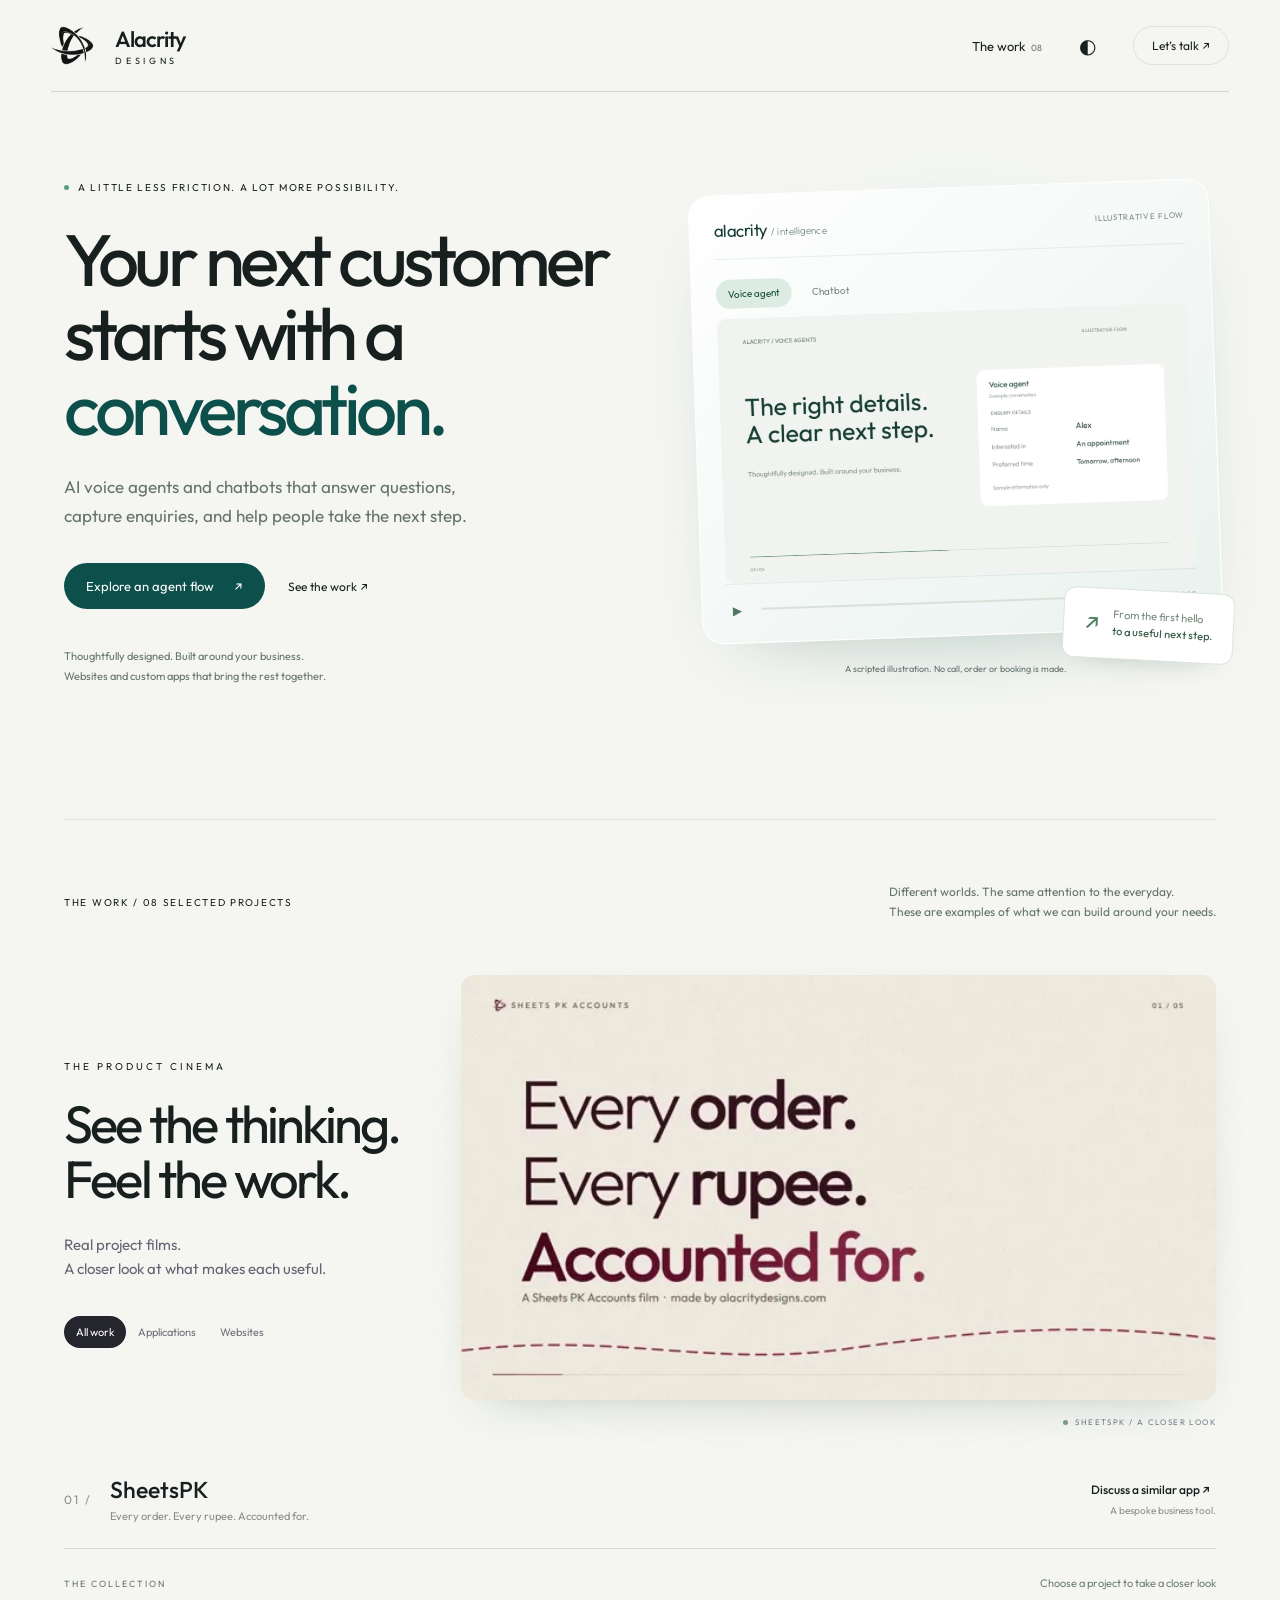
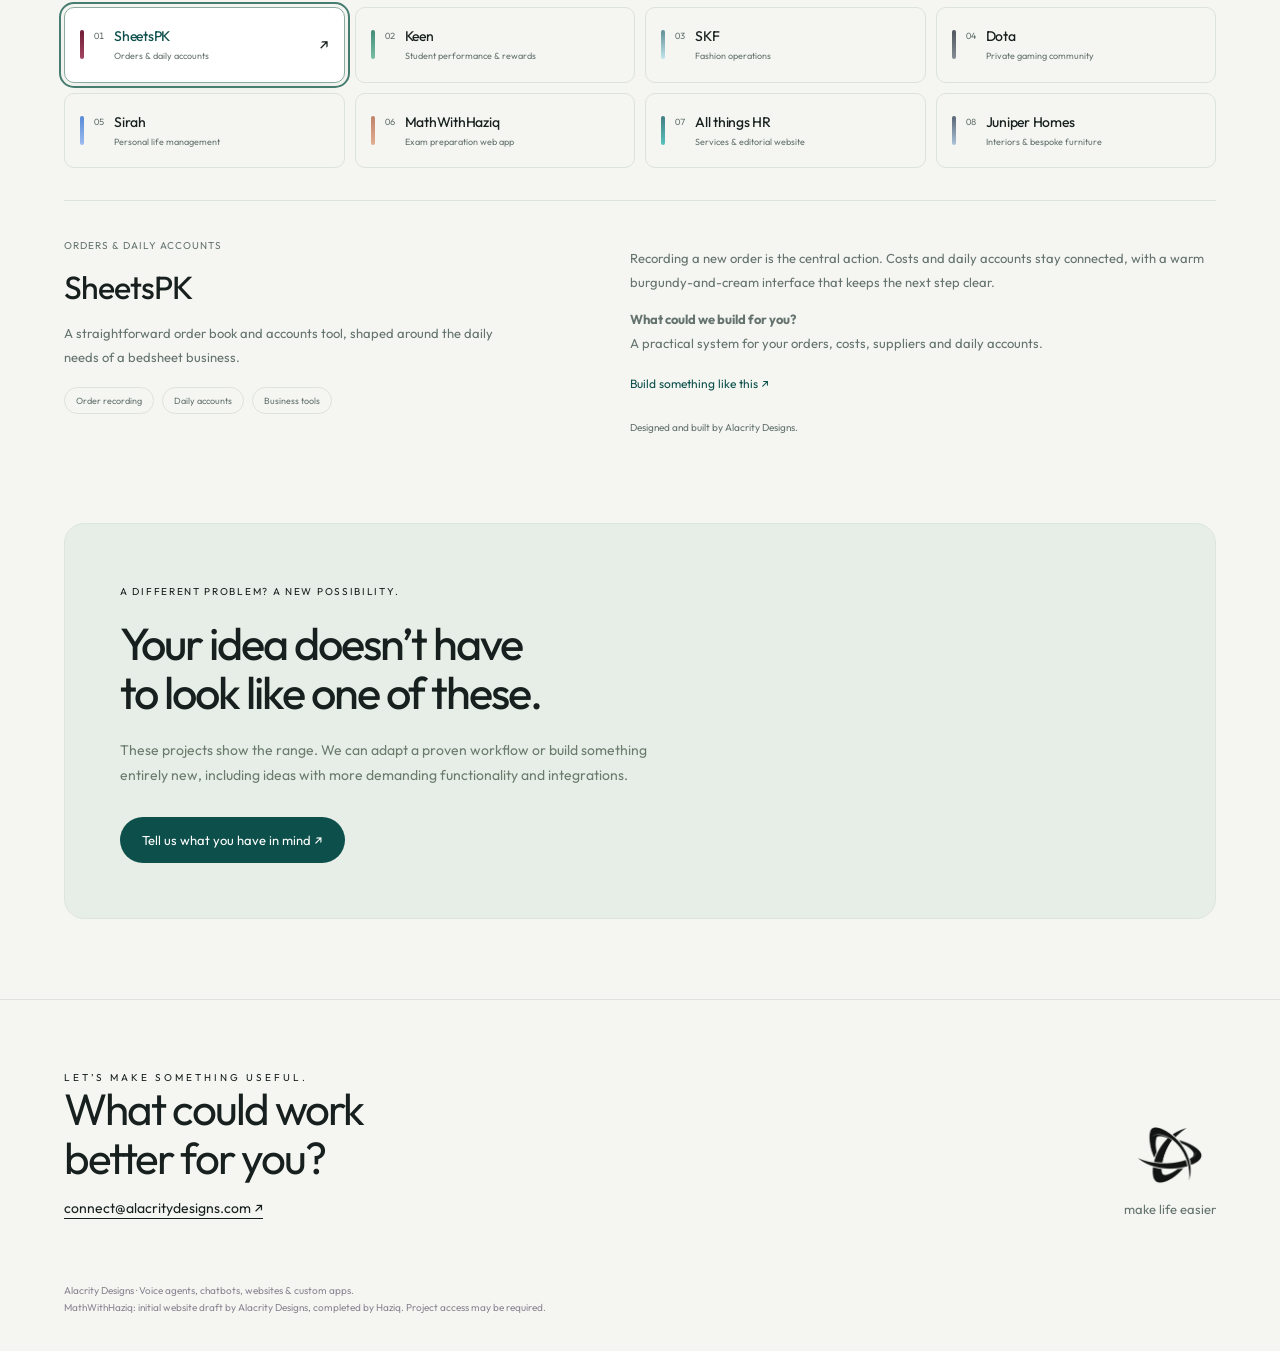
==== commit bdfbf7a4: "Fix project films not playing after a card is clicked Clicking a project card scrolls the player und" ====
--- a/index.html
+++ b/index.html
@@ -7,4 +7,4 @@
 
 <dialog id="demoDialog" class="flow-dialog" aria-labelledby="flowTitle"><div class="modal-head"><div><strong id="flowTitle">A better first hello.</strong><small>Interactive scripted demonstration</small></div><button class="close" data-close="demoDialog" aria-label="Close demonstration">×</button></div><div class="flow-options"><button data-flow="voice" aria-pressed="true">Voice agent</button><button data-flow="chat" aria-pressed="false">Chatbot</button></div><div id="flowContent"></div><div class="flow-footer"><button id="flowReset" class="text-button">Start again</button><button id="flowNext" class="solid-button">Next step ↗</button></div><p class="dialog-note">This illustrates a possible workflow. Nothing is called, booked, submitted or stored.</p></dialog>
 <dialog id="contactDialog" class="flow-dialog" aria-labelledby="contactTitle"><div class="modal-head"><div><strong id="contactTitle">What would you make easier?</strong><small>Start a conversation with Alacrity Designs</small></div><button class="close" data-close="contactDialog" aria-label="Close enquiry">×</button></div><form id="contactForm" action="https://formsubmit.co/connect@alacritydesigns.com" method="POST"><input name="_honey" tabindex="-1" autocomplete="off" class="form-trap" aria-hidden="true"><label>Your name<input name="name" required autocomplete="name"></label><label>Email<input name="email" type="email" required autocomplete="email"></label><label>What are you interested in?<select name="service"><option>Voice agents & chatbots</option><option>A custom app</option><option>A website</option><option>A system inspired by this project</option><option>Something new</option></select></label><label>Tell us a little<textarea name="message" required rows="3"></textarea></label><button class="solid-button" type="submit">Send enquiry</button><p class="dialog-note">Your enquiry is sent to connect@alacritydesigns.com via FormSubmit.</p><p id="contactStatus" role="status" aria-live="polite"></p></form></dialog>
-<script defer src="assets/projects.16bc11909869.js"></script><script defer src="assets/cinema.08c7dfd4d54f.js"></script></body></html>
+<script defer src="assets/projects.16bc11909869.js"></script><script defer src="assets/cinema.d479b2af8e9b.js"></script></body></html>
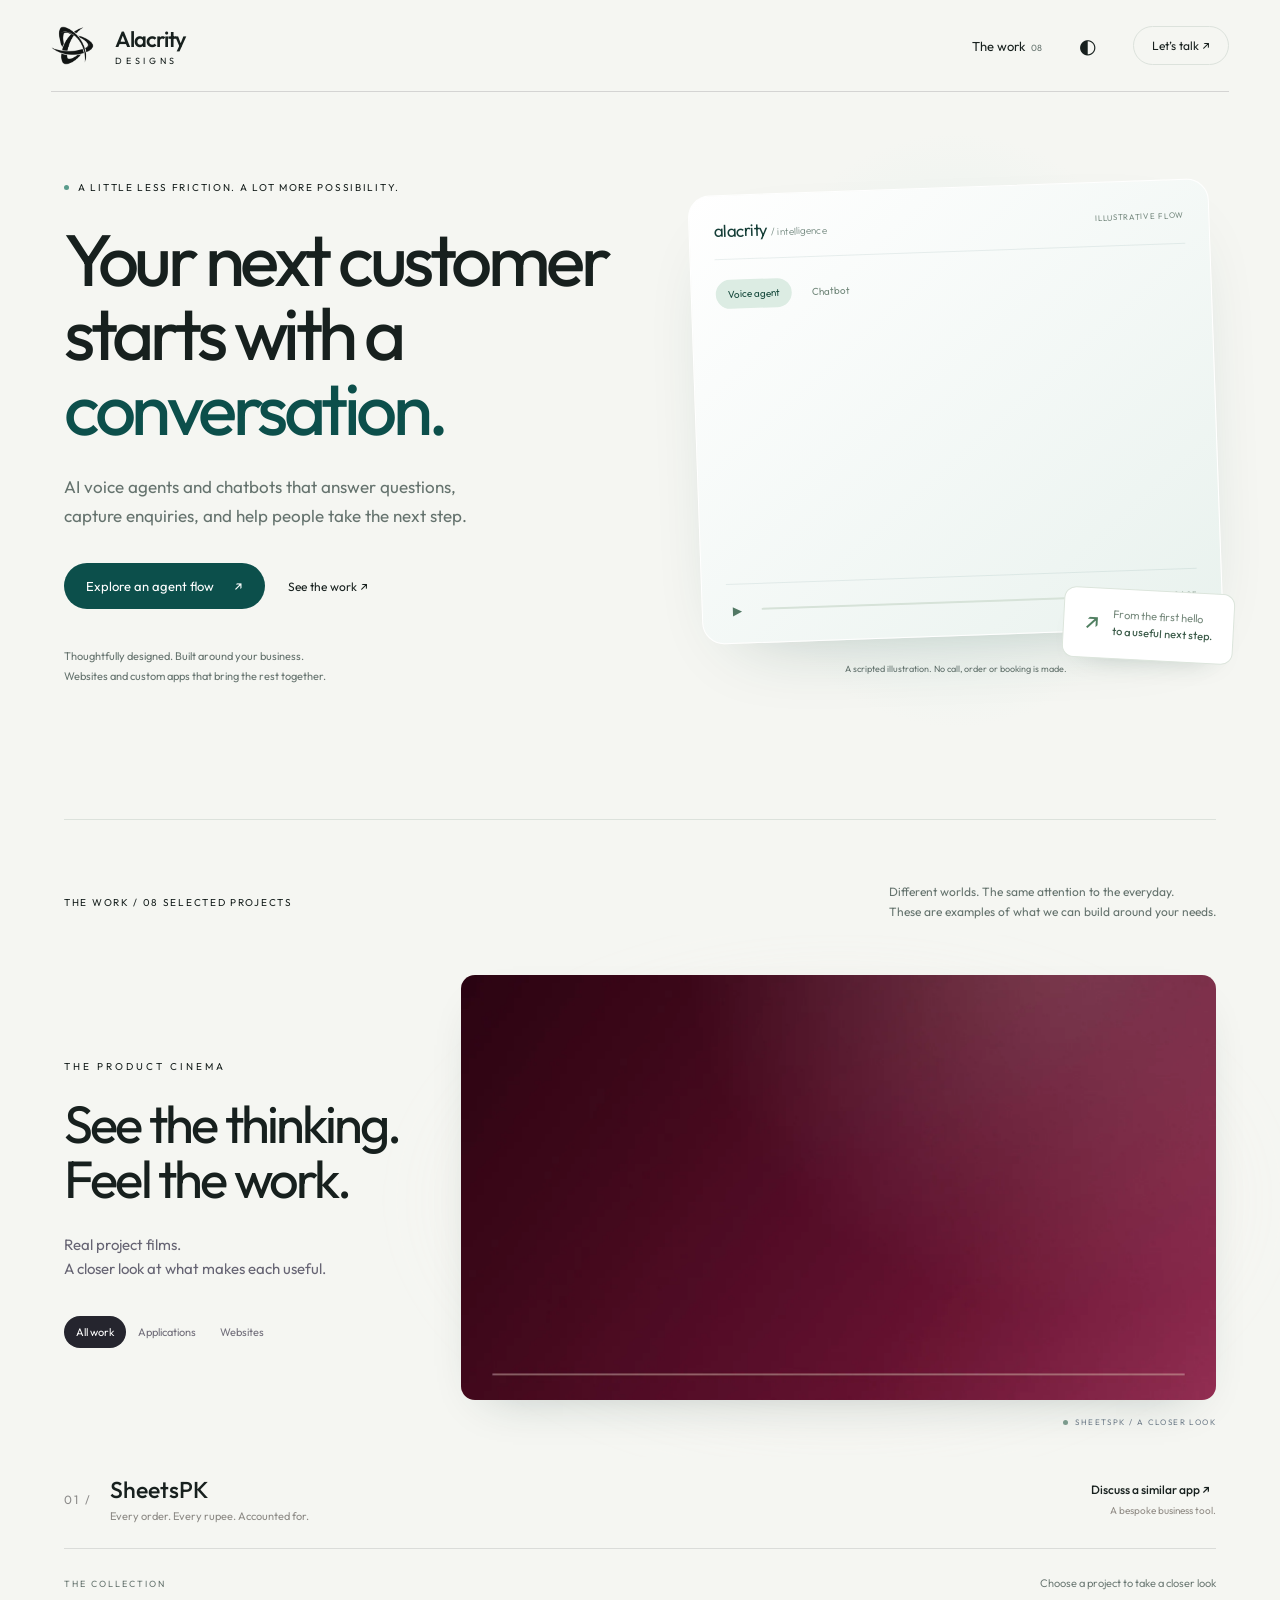
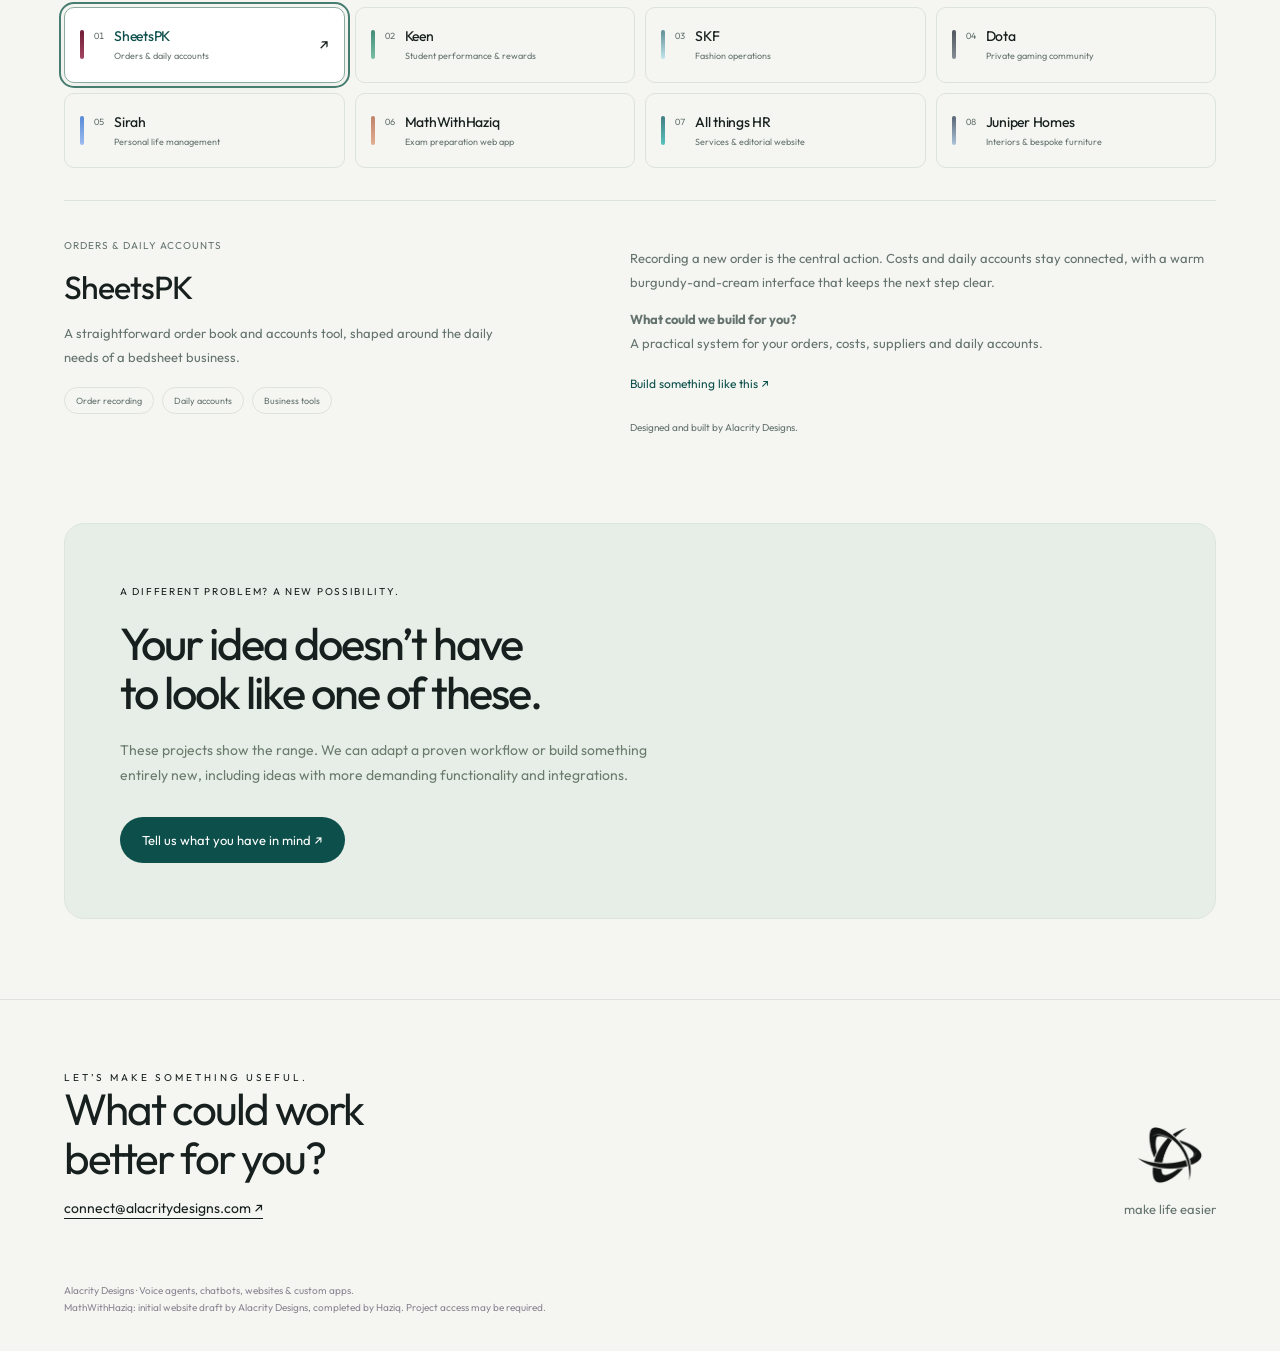
==== commit f91db55a: "Rebuild project films in 1080p from the original recordings Encode each film from its 1080p original" ====
--- a/index.html
+++ b/index.html
@@ -7,4 +7,4 @@
 
 <dialog id="demoDialog" class="flow-dialog" aria-labelledby="flowTitle"><div class="modal-head"><div><strong id="flowTitle">A better first hello.</strong><small>Interactive scripted demonstration</small></div><button class="close" data-close="demoDialog" aria-label="Close demonstration">×</button></div><div class="flow-options"><button data-flow="voice" aria-pressed="true">Voice agent</button><button data-flow="chat" aria-pressed="false">Chatbot</button></div><div id="flowContent"></div><div class="flow-footer"><button id="flowReset" class="text-button">Start again</button><button id="flowNext" class="solid-button">Next step ↗</button></div><p class="dialog-note">This illustrates a possible workflow. Nothing is called, booked, submitted or stored.</p></dialog>
 <dialog id="contactDialog" class="flow-dialog" aria-labelledby="contactTitle"><div class="modal-head"><div><strong id="contactTitle">What would you make easier?</strong><small>Start a conversation with Alacrity Designs</small></div><button class="close" data-close="contactDialog" aria-label="Close enquiry">×</button></div><form id="contactForm" action="https://formsubmit.co/connect@alacritydesigns.com" method="POST"><input name="_honey" tabindex="-1" autocomplete="off" class="form-trap" aria-hidden="true"><label>Your name<input name="name" required autocomplete="name"></label><label>Email<input name="email" type="email" required autocomplete="email"></label><label>What are you interested in?<select name="service"><option>Voice agents & chatbots</option><option>A custom app</option><option>A website</option><option>A system inspired by this project</option><option>Something new</option></select></label><label>Tell us a little<textarea name="message" required rows="3"></textarea></label><button class="solid-button" type="submit">Send enquiry</button><p class="dialog-note">Your enquiry is sent to connect@alacritydesigns.com via FormSubmit.</p><p id="contactStatus" role="status" aria-live="polite"></p></form></dialog>
-<script defer src="assets/projects.16bc11909869.js"></script><script defer src="assets/cinema.d479b2af8e9b.js"></script></body></html>
+<script defer src="assets/projects.27bf736a7157.js"></script><script defer src="assets/cinema.d479b2af8e9b.js"></script></body></html>
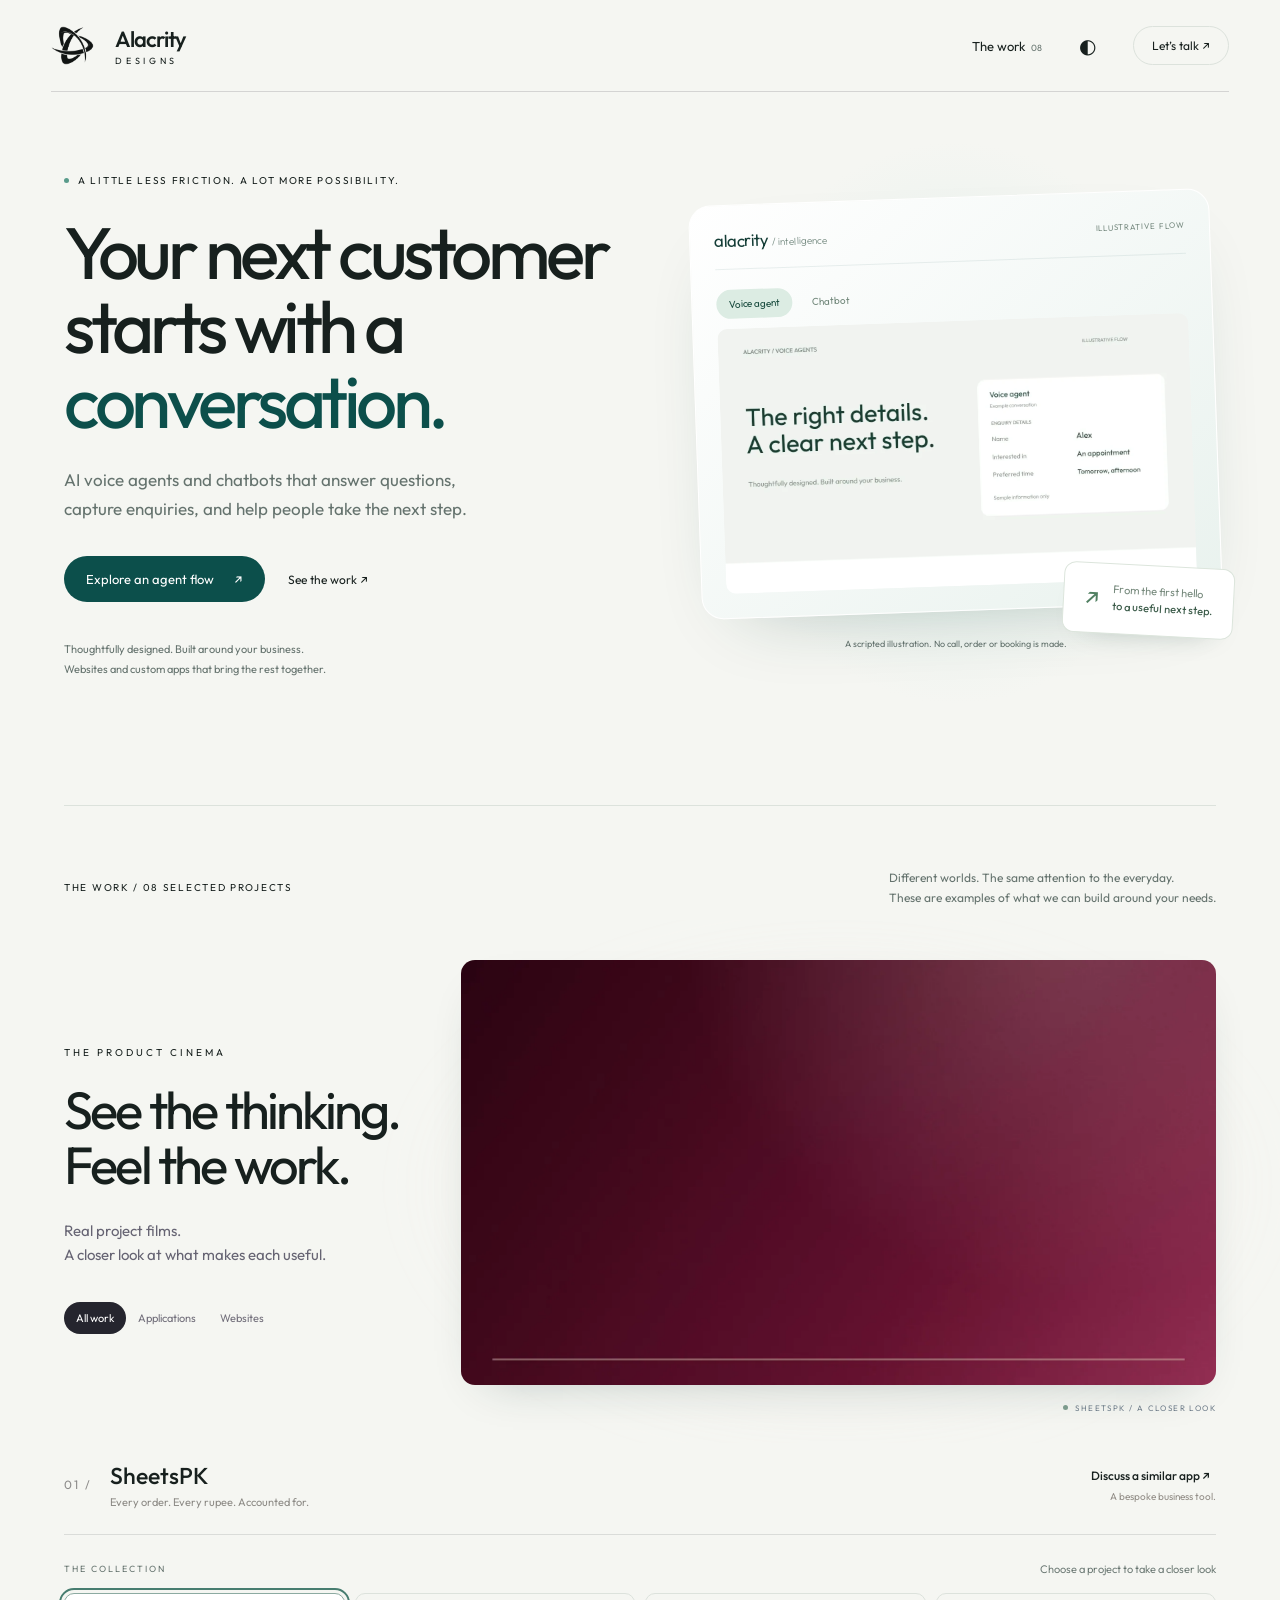
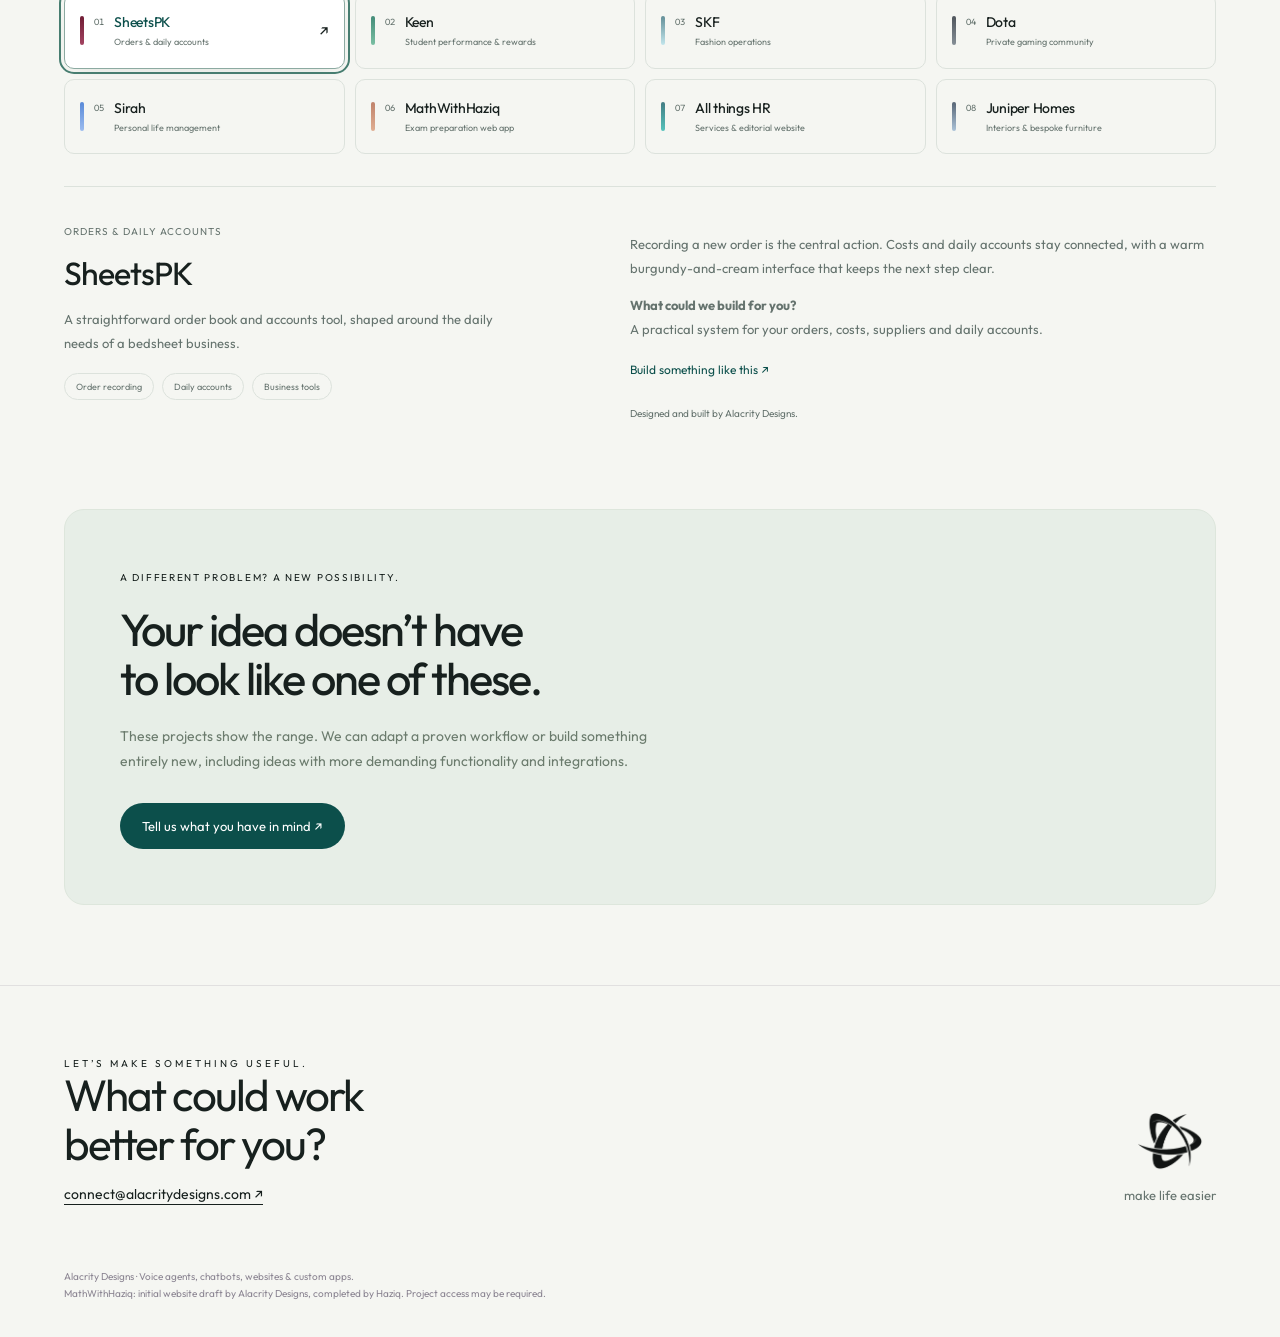
==== commit 8cbf8878: "Hero demo: autoplay on load, remove pause bar and baked-in timestamp Co-Authored-By: Claude Sonnet 5" ====
--- a/index.html
+++ b/index.html
@@ -1,4 +1,4 @@
-<!doctype html><html lang="en" data-theme="light"><head><meta charset="utf-8"><meta name="viewport" content="width=device-width,initial-scale=1"><title>Alacrity Designs — make life easier</title><meta name="description" content="AI voice agents, chatbots and thoughtful custom software. Explore real Alacrity Designs projects."><link rel="canonical" href="https://alacritydesigns.com/"><link rel="icon" href="/favicon-v4.ico" sizes="any"><link rel="icon" type="image/png" sizes="32x32" href="/favicon-32x32.png?v=4"><link rel="icon" type="image/png" sizes="16x16" href="/favicon-16x16.png?v=4"><link rel="apple-touch-icon" href="/apple-touch-icon.png?v=4"><link rel="manifest" href="/site.webmanifest"><meta name="theme-color" content="#0c4f4b"><meta property="og:type" content="website"><meta property="og:site_name" content="Alacrity Designs"><meta property="og:url" content="https://alacritydesigns.com/"><meta property="og:title" content="Alacrity Designs | make life easier"><meta property="og:description" content="AI voice agents, chatbots and thoughtful custom software. Explore real Alacrity Designs projects."><meta property="og:image" content="https://alacritydesigns.com/og-image-v7.png"><meta property="og:image:secure_url" content="https://alacritydesigns.com/og-image-v7.png"><meta property="og:image:type" content="image/png"><meta property="og:image:width" content="1200"><meta property="og:image:height" content="630"><meta property="og:image:alt" content="Alacrity Designs logo"><meta name="twitter:card" content="summary_large_image"><meta name="twitter:title" content="Alacrity Designs | make life easier"><meta name="twitter:description" content="AI voice agents, chatbots and thoughtful custom software."><meta name="twitter:image" content="https://alacritydesigns.com/og-image-v7.png"><link rel="stylesheet" href="assets/cinema.d1a5f9be8d7b.css"><link rel="preload" href="assets/outfit.fc7287273e66.ttf" as="font" type="font/ttf" crossorigin></head><body class="cinema"><a class="skip" href="#main">Skip to content</a><header><a class="brand" href="#main"><img data-brand src="assets/logo-dark.d818e6f58af0.png" alt=""><span>Alacrity<small>DESIGNS</small></span></a><nav class="nav" aria-label="Main navigation"><a href="#work">The work <small>08</small></a><button id="themeToggle" class="theme-switch" aria-label="Switch to dark mode" aria-pressed="false">◐</button><button class="talk" data-contact>Let’s talk ↗</button></nav></header>
+<!doctype html><html lang="en" data-theme="light"><head><meta charset="utf-8"><meta name="viewport" content="width=device-width,initial-scale=1"><title>Alacrity Designs — make life easier</title><meta name="description" content="AI voice agents, chatbots and thoughtful custom software. Explore real Alacrity Designs projects."><link rel="canonical" href="https://alacritydesigns.com/"><link rel="icon" href="/favicon-v4.ico" sizes="any"><link rel="icon" type="image/png" sizes="32x32" href="/favicon-32x32.png?v=4"><link rel="icon" type="image/png" sizes="16x16" href="/favicon-16x16.png?v=4"><link rel="apple-touch-icon" href="/apple-touch-icon.png?v=4"><link rel="manifest" href="/site.webmanifest"><meta name="theme-color" content="#0c4f4b"><meta property="og:type" content="website"><meta property="og:site_name" content="Alacrity Designs"><meta property="og:url" content="https://alacritydesigns.com/"><meta property="og:title" content="Alacrity Designs | make life easier"><meta property="og:description" content="AI voice agents, chatbots and thoughtful custom software. Explore real Alacrity Designs projects."><meta property="og:image" content="https://alacritydesigns.com/og-image-v7.png"><meta property="og:image:secure_url" content="https://alacritydesigns.com/og-image-v7.png"><meta property="og:image:type" content="image/png"><meta property="og:image:width" content="1200"><meta property="og:image:height" content="630"><meta property="og:image:alt" content="Alacrity Designs logo"><meta name="twitter:card" content="summary_large_image"><meta name="twitter:title" content="Alacrity Designs | make life easier"><meta name="twitter:description" content="AI voice agents, chatbots and thoughtful custom software."><meta name="twitter:image" content="https://alacritydesigns.com/og-image-v7.png"><link rel="stylesheet" href="assets/cinema.2fff7d6db92c.css"><link rel="preload" href="assets/outfit.fc7287273e66.ttf" as="font" type="font/ttf" crossorigin></head><body class="cinema"><a class="skip" href="#main">Skip to content</a><header><a class="brand" href="#main"><img data-brand src="assets/logo-dark.d818e6f58af0.png" alt=""><span>Alacrity<small>DESIGNS</small></span></a><nav class="nav" aria-label="Main navigation"><a href="#work">The work <small>08</small></a><button id="themeToggle" class="theme-switch" aria-label="Switch to dark mode" aria-pressed="false">◐</button><button class="talk" data-contact>Let’s talk ↗</button></nav></header>
 <main id="main"><section class="sales-hero" aria-labelledby="salesTitle"><div class="sales-copy"><span class="eyebrow"><i></i> A little less friction. A lot more possibility.</span><h1 id="salesTitle">Your next customer<br>starts with a<br><em>conversation.</em></h1><p>AI voice agents and chatbots that answer questions, capture enquiries, and help people take the next step.</p><div class="sales-actions"><button class="solid-button" data-demo>Explore an agent flow <span>↗</span></button><a class="text-button" href="#work">See the work ↗</a></div><div class="hero-footnote">Thoughtfully designed. Built around your business.<br>Websites and custom apps that bring the rest together.</div></div>
 <div class="hero-composition"><div class="hero-orbit" aria-hidden="true"></div><div class="hero-demo" id="heroDemo" data-motion="paused"><div class="demo-top"><span class="demo-wordmark">alacrity <small>/ intelligence</small></span><span class="example-label">Illustrative flow</span></div><div class="hero-mode" role="group" aria-label="Choose an agent example"><button data-mode="voice" aria-pressed="true">Voice agent</button><button data-mode="chat" aria-pressed="false">Chatbot</button></div><div class="story-stage" id="storyStage" aria-live="off"></div><div class="demo-bottom"><button id="heroPlay" aria-label="Pause illustration" aria-pressed="true">Ⅱ</button><div class="hero-track"><span id="heroProgress"></span></div><span id="heroCounter">01 / 05</span></div></div><div class="floating-note"><span class="note-symbol">↗</span><div>From the first hello<br><strong>to a useful next step.</strong></div></div><p class="demo-disclaimer">A scripted illustration. No call, order or booking is made.</p></div></section>
 <section id="work" class="work-section"><div class="work-intro"><span class="eyebrow">The work / 08 selected projects</span><p>Different worlds. The same attention to the everyday.<br>These are examples of what we can build around your needs.</p></div><section class="cinema-layout"><div class="hero"><span class="concept-label">THE PRODUCT CINEMA</span><h2 class="portfolio-heading">See the thinking.<br>Feel the work.</h2><p>Real project films. <br>A closer look at what makes each useful.</p><div class="filters" role="group" aria-label="Filter projects"><button class="active" data-filter="all" aria-pressed="true">All work</button><button data-filter="apps" aria-pressed="false">Applications</button><button data-filter="websites" aria-pressed="false">Websites</button></div></div><div class="cinema-stage" id="cinemaStage"><div class="film-screen" id="filmScreen"><img id="stagePoster" alt=""><video id="stageVideo" muted playsinline preload="none" aria-label="Selected project film"></video></div><div class="stage-sticker"><i></i><span id="filmLabel">PROJECT FILM</span></div></div></section><div class="cinema-controls"><div class="project-title" id="currentTitle" aria-live="polite"></div><div class="original" id="originalLink"></div></div><div class="filmstrip" id="filmstrip" role="group" aria-label="Choose a project"></div><p class="film-hint">Films play in sequence. Choose any project to jump ahead; open its website using the separate link.</p><div class="project-detail" id="projectDetail"></div></section>
@@ -7,4 +7,4 @@
 
 <dialog id="demoDialog" class="flow-dialog" aria-labelledby="flowTitle"><div class="modal-head"><div><strong id="flowTitle">A better first hello.</strong><small>Interactive scripted demonstration</small></div><button class="close" data-close="demoDialog" aria-label="Close demonstration">×</button></div><div class="flow-options"><button data-flow="voice" aria-pressed="true">Voice agent</button><button data-flow="chat" aria-pressed="false">Chatbot</button></div><div id="flowContent"></div><div class="flow-footer"><button id="flowReset" class="text-button">Start again</button><button id="flowNext" class="solid-button">Next step ↗</button></div><p class="dialog-note">This illustrates a possible workflow. Nothing is called, booked, submitted or stored.</p></dialog>
 <dialog id="contactDialog" class="flow-dialog" aria-labelledby="contactTitle"><div class="modal-head"><div><strong id="contactTitle">What would you make easier?</strong><small>Start a conversation with Alacrity Designs</small></div><button class="close" data-close="contactDialog" aria-label="Close enquiry">×</button></div><form id="contactForm" action="https://formsubmit.co/connect@alacritydesigns.com" method="POST"><input name="_honey" tabindex="-1" autocomplete="off" class="form-trap" aria-hidden="true"><label>Your name<input name="name" required autocomplete="name"></label><label>Email<input name="email" type="email" required autocomplete="email"></label><label>What are you interested in?<select name="service"><option>Voice agents & chatbots</option><option>A custom app</option><option>A website</option><option>A system inspired by this project</option><option>Something new</option></select></label><label>Tell us a little<textarea name="message" required rows="3"></textarea></label><button class="solid-button" type="submit">Send enquiry</button><p class="dialog-note">Your enquiry is sent to connect@alacritydesigns.com via FormSubmit.</p><p id="contactStatus" role="status" aria-live="polite"></p></form></dialog>
-<script defer src="assets/projects.27bf736a7157.js"></script><script defer src="assets/cinema.d479b2af8e9b.js"></script></body></html>
+<script defer src="assets/projects.ff1c8a6c3d31.js"></script><script defer src="assets/cinema.704f1d6b78a9.js"></script></body></html>
--- a/assets/cinema.2fff7d6db92c.css
+++ b/assets/cinema.2fff7d6db92c.css
@@ -0,0 +1,77 @@
+@font-face{font-family:Outfit;src:url("outfit.fc7287273e66.ttf");font-weight:100 900;font-display:swap}*{box-sizing:border-box}html{scroll-behavior:smooth}body{margin:0;font-family:Outfit,Arial,sans-serif;color:#191b26;background:#f7f6f2}button,input,select,textarea,a{font:inherit}button,a{-webkit-tap-highlight-color:transparent}button{cursor:pointer;color:inherit}a{color:inherit}button:focus-visible,a:focus-visible{outline:3px solid #7359b6;outline-offset:5px}button{border:0;background:none}svg{width:19px;height:19px;fill:none;stroke:currentColor;stroke-width:1.6}header{height:92px;margin:0 4%;display:flex;align-items:center;justify-content:space-between;border-bottom:1px solid #17192526;position:relative;z-index:20}.brand{display:flex;align-items:center;gap:14px;text-decoration:none;letter-spacing:-1px;font-size:22px;font-weight:550}.brand img{width:43px;height:43px;object-fit:contain}.brand span{display:block}.brand small{font-size:9px;font-weight:400;letter-spacing:3.7px;display:block;margin-top:2px}.nav{display:flex;gap:32px;align-items:center;font-size:13px}.nav a{text-decoration:none}.nav .talk{border:1px solid #191b2638;border-radius:30px;padding:11px 18px}.concept-label{font-size:10px;letter-spacing:3px;text-transform:uppercase}.hero{padding:44px 5% 10px;position:relative}.studio .hero{text-align:center}.hero h1{font-weight:430;letter-spacing:-4.5px;font-size:clamp(48px,5.3vw,82px);line-height:1.03;margin:22px 0 20px}.hero h1 em{font-style:normal;color:#77708b}.hero p{font-size:15px;color:#666473;line-height:1.6;margin:0}.studio{background:#eeedf6;background-image:radial-gradient(ellipse at 60% 30%,#faf9ff,transparent 65%)}.studio .hero:before{content:'DESIGNED WITH CARE.\A BUILT TO BE USED.';white-space:pre;position:absolute;left:5%;bottom:22px;text-align:left;font-size:10px;letter-spacing:1.4px;line-height:1.8;color:#7c7693}.studio .hero:after{content:'Drag a window.\A Make yourself at home. ↙';white-space:pre;position:absolute;right:7%;bottom:28px;text-align:left;font-size:13px;line-height:1.5;color:#7c7693;transform:rotate(-8deg)}.filters{display:flex;gap:7px;align-items:center;flex-wrap:wrap}.filters button{font-size:12px;padding:9px 15px;border-radius:30px;color:#726f7b;transition:background .25s,color .25s}.filters button.active{background:#25252e;color:white}.studio .filters{justify-content:center;margin:25px 0 0}.workspace{position:relative;max-width:1460px;margin:0 auto;height:710px;isolation:isolate}.workspace:before{content:'';position:absolute;left:12%;right:12%;bottom:3%;height:100px;background:#76658f18;filter:blur(45px);border-radius:50%}.window{position:absolute;width:48%;background:#ffffffd9;border:1px solid #fff;border-radius:13px;box-shadow:0 22px 45px -22px #2c20464d,0 2px 5px #342c4610;overflow:hidden;transform:translate(var(--dx,0px),var(--dy,0px)) rotate(var(--angle,0deg));transition:box-shadow .35s,opacity .4s,scale .35s;touch-action:pan-y}.window:hover,.window:focus-within{box-shadow:0 30px 65px -22px #2c204670;z-index:8!important}.window.dragging{transition:none;box-shadow:0 35px 85px -20px #2c20466b}.window.featured{scale:1.025;z-index:9!important}.window[data-position='0']{left:5%;top:52px;--angle:-2deg;z-index:4}.window[data-position='1']{right:4%;top:20px;width:40%;--angle:3deg;z-index:2}.window[data-position='2']{left:2%;top:393px;width:43%;--angle:1.5deg;z-index:5}.window[data-position='3']{right:3%;top:345px;width:48%;--angle:-1.5deg;z-index:6}.window-bar{height:35px;display:flex;align-items:center;padding:0 13px;gap:9px;background:#ffffffb8;cursor:grab;touch-action:none}.window-bar:active{cursor:grabbing}.traffic{display:flex;gap:5px}.traffic i{width:8px;height:8px;background:#ec766e;border-radius:50%}.traffic i:nth-child(2){background:#efc365}.traffic i:nth-child(3){background:#7aaf91}.window-bar strong{font-size:10px;font-weight:500;margin-left:6px}.window-bar>span:last-child{margin-left:auto;font-size:9px;color:#8e8997}.window .mini-app{height:255px}.window[data-position='1'] .mini-app{height:220px}.window[data-position='2'] .mini-app{height:210px}.window footer{padding:12px 15px;display:flex;justify-content:space-between;align-items:center;border-top:1px solid #2e29480b;background:#fff9}.window footer button{font-size:11px;display:flex;gap:6px;align-items:center}.window footer a{font-size:10px;text-underline-offset:3px}.window footer .play-dot{width:15px;height:15px;display:grid;place-items:center;border:1px solid #a8a2b7;border-radius:50%;font-size:7px}.window[data-hidden='true']{display:none}.window.filtered{position:relative;inset:auto!important;transform:none!important;scale:1;width:auto!important}.workspace.filtered-layout{display:grid;grid-template-columns:repeat(2,minmax(0,1fr));gap:24px;padding:45px 5%;height:auto;min-height:400px;align-content:start}.workspace.filtered-layout .mini-app{height:260px}.preview-hit{display:block;width:100%;padding:0;text-align:left;position:relative;overflow:hidden;background:none}.preview-hit:after{content:'Open interactive preview ↗';position:absolute;right:14px;top:13px;padding:7px 10px;font-size:10px;border-radius:30px;color:#fff;background:#282334bd;opacity:0;transform:translateY(-6px);transition:.25s}.preview-hit:hover:after,.preview-hit:focus-visible:after{opacity:1;transform:none}.mini-app{display:flex;position:relative;overflow:hidden;isolation:isolate;font-family:Outfit,sans-serif;color:#263b54;background:#e7f0fd;--accent:#4e83be;--soft:#d5e7fb}.mini-sidebar{width:20%;padding:20px 11px;background:#ffffff35;border-right:1px solid #ffffff69;flex-shrink:0;display:flex;flex-direction:column;gap:17px}.mini-sidebar b{font-size:16px;letter-spacing:-.6px;margin-bottom:9px}.mini-sidebar span{font-size:9px;color:inherit;opacity:.7}.mini-sidebar .selected{opacity:1;background:#ffffff6e;padding:7px;border-radius:6px;margin-left:-5px}.mini-main{padding:19px 22px;flex:1;min-width:0;position:relative}.mini-top{display:flex;justify-content:space-between;align-items:center;margin-bottom:15px}.mini-top span{font-size:9px;opacity:.65}.avatar{width:20px;height:20px;background:#fff9;border-radius:50%;display:grid;place-items:center;font-size:8px}.mini-main h3{font-weight:500;font-size:24px;letter-spacing:-.9px;margin:0 0 3px}.mini-main p{margin:0 0 15px;font-size:9px;opacity:.65}.mini-columns{display:grid;grid-template-columns:1.1fr 1fr;gap:12px}.glass{background:#ffffff85;border:1px solid #ffffffa6;border-radius:10px;padding:14px}.glass h4{font-size:12px;margin:0 0 12px;font-weight:500}.task-row{font-size:9px;display:flex;align-items:center;gap:7px;padding:8px 0;border-bottom:1px solid #2337530c}.task-row:last-child{border:0}.tick{height:11px;width:11px;border-radius:3px;border:1px solid #799abd;display:grid;place-items:center;font-size:8px;flex-shrink:0}.task-row time{margin-left:auto;font-size:8px;opacity:.5}.balance{font-size:25px;letter-spacing:-1px;margin:11px 0}.balance small{font-size:10px}.mini-actions{display:flex;gap:6px;margin-top:14px}.mini-actions span{padding:8px 10px;border-radius:6px;font-size:9px;background:#ffffffa6;flex:1;text-align:center}.mini-actions span:last-child{background:var(--accent);color:white}.scene-top{position:absolute;inset:0;transition:transform .8s cubic-bezier(.2,.7,.2,1),opacity .6s;background:inherit}.scene-top .mini-main{height:100%}.scene-next{transform:translateX(20px);opacity:0;pointer-events:none;position:absolute;inset:0;padding:20px 22px;background:inherit;transition:transform .8s cubic-bezier(.2,.7,.2,1),opacity .6s}.demo-step-1 .scene-next,.demo-step-2 .scene-next{transform:none;opacity:1}.demo-step-1 .scene-top,.demo-step-2 .scene-top{transform:translateX(-20px);opacity:0}.field{height:33px;border:1px solid #3d4d6c20;border-radius:6px;background:#fff9;padding:9px;margin:8px 0;font-size:10px}.field strong{font-size:17px;font-weight:500}.mini-success{background:#e9f7ec;color:#2f6845;border-radius:7px;font-size:10px;padding:10px;margin-top:10px;opacity:0;transform:translateY(8px);transition:.5s}.demo-step-2 .mini-success{opacity:1;transform:none}.demo-step-2 .mini-actions span:last-child{background:#326943}.mini-cursor{position:absolute;left:52%;top:70%;width:14px;height:21px;background:#171b28;clip-path:polygon(0 0,100% 66%,55% 68%,40% 100%);filter:drop-shadow(0 1px 1px white);z-index:10;opacity:0;transition:left 1s cubic-bezier(.2,.7,.2,1),top 1s,opacity .4s;pointer-events:none}.playing .mini-cursor{opacity:1}.demo-step-1 .mini-cursor{left:75%;top:74%}.demo-step-2 .mini-cursor{left:81%;top:86%}.sheets{background:#fbf5ec;color:#562231;--accent:#702b40;--soft:#eee0dd}.sheets .mini-sidebar{background:#602437;color:#fff;border:0}.skf{background:#f7f5fb;color:#464259;--accent:#a28ac5;--soft:#ede6f6}.skf .mini-sidebar{background:#fff9;border-color:#ded7e8}.keen{background:#fff;color:#252b37;--accent:#4b81ef;--soft:#edf3ff}.keen .mini-sidebar{background:#f5f8ff;border-color:#e9edf5}.dota{background:#121e29;color:#d6e9e5;--accent:#72c8b4;--soft:#1f3840}.dota .mini-sidebar{background:#0d1721;border-color:#293a46}.math{background:#f4f7ef;color:#304533;--accent:#54745a;--soft:#e3eddb}.hr{background:#f4ede5;color:#54402e;--accent:#8d6649;--soft:#e7dacd}.voice{background:#e6eeeb;color:#1a4f44;--accent:#247662;--soft:#cfe2db}.mini-table{width:100%;font-size:9px;border-collapse:collapse;margin-top:16px}.mini-table th{opacity:.5;font-weight:400;text-align:left;font-size:8px;padding:7px 4px;border-bottom:1px solid #44334715}.mini-table td{padding:12px 4px;border-bottom:1px solid #44334710}.tag{padding:4px 6px;background:#fff8;border-radius:4px;font-size:8px;white-space:nowrap}.tag.green{background:#dcebdc;color:#436d49}.rank{display:grid;grid-template-columns:22px 1fr auto;gap:7px;align-items:center;font-size:11px;padding:14px 5px;border-bottom:1px solid #252c3d0c}.rank em{font-size:9px;font-style:normal;opacity:.5}.rank strong{font-weight:500}.reward{display:flex;gap:7px;margin-top:13px;font-size:10px}.reward span{padding:12px;background:#edf3fe;border-radius:8px;flex:1}.hero-picks{display:flex;gap:8px;margin-top:18px}.hero-picks span{display:grid;place-items:center;width:48px;height:65px;background:linear-gradient(140deg,#34594e,#162839);border:1px solid #5ca69066;font-size:10px;border-radius:4px}.orb{width:67px;height:67px;border-radius:50%;background:radial-gradient(circle at 32% 28%,#cae6db,#619c8b 55%,#396657);box-shadow:0 0 35px #84b4a980;margin:10px auto 20px}.wave{display:flex;gap:4px;justify-content:center;height:27px;align-items:center}.wave i{height:9px;width:3px;background:#5f9686;border-radius:4px}.playing .wave i{animation:wave .9s infinite alternate}.wave i:nth-child(2n){animation-delay:.2s;height:24px}.wave i:nth-child(3n){animation-delay:.4s;height:17px}@keyframes wave{to{scale:1 .35}}.dock-wrap{margin:28px 4% 0;border-top:1px solid #6560712b;padding:25px 0;display:flex;align-items:center;gap:28px;position:relative}.dock-label{font-size:9px;letter-spacing:2px;color:#898297;width:95px;line-height:1.7}.dock{display:flex;gap:8px;flex:1;flex-wrap:wrap}.dock button{padding:10px 13px;display:flex;gap:9px;align-items:center;border-radius:10px;font-size:11px;text-align:left;transition:background .25s,transform .35s}.dock button:hover{transform:translateY(-5px);background:#fff9}.dock button.active{background:#ffffffc9;box-shadow:0 5px 20px #3a2e5610}.dock .swatch{height:34px;width:34px;border-radius:7px;background:var(--color);display:grid;place-items:center;font-size:14px;font-weight:500;color:var(--ink,#42566e)}.dock small{font-size:9px;display:block;color:#88818f;margin-top:3px}.hint{font-size:10px;color:#8c8497;white-space:nowrap}.section{padding:80px 5%}.section .section-head{display:flex;justify-content:space-between;align-items:end;margin-bottom:30px}.section h2{font-size:40px;letter-spacing:-1.5px;font-weight:450;margin:12px 0}.section .section-head p{font-size:13px;color:#7c7586;max-width:250px;line-height:1.7}.other-grid{display:grid;grid-template-columns:repeat(3,minmax(0,1fr));gap:24px}.other-card .mini-app{height:245px;border-radius:12px}.other-card>div:last-child{display:flex;justify-content:space-between;align-items:center;margin-top:15px}.other-card h3{font-size:18px;font-weight:450;margin:0 0 5px}.other-card p{font-size:11px;margin:0;color:#7e7788}.other-card a{font-size:11px}.closing{padding:65px 5% 30px;border-top:1px solid #6b627625;display:flex;justify-content:space-between;align-items:end}.closing h2{font-weight:400;letter-spacing:-2px;font-size:44px;line-height:1.1;margin:0 0 15px}.closing a{font-size:14px;text-underline-offset:5px}.closing .concept-switch{font-size:12px}.page-note{padding:25px 5%;font-size:10px;color:#8c8693;line-height:1.7}.cinema{background:#f8f7f3}.cinema .hero{padding-bottom:0}.cinema .hero h1{font-size:clamp(55px,6vw,92px);margin:18px 0;max-width:620px;letter-spacing:-5px}.cinema-layout{position:relative;padding:25px 0 0;min-height:660px;overflow:hidden}.cinema .hero{position:absolute;z-index:3;left:0;top:45px;max-width:38%;pointer-events:none}.cinema .hero p{max-width:265px;margin-top:25px;pointer-events:auto}.cinema .hero .filters{pointer-events:auto;margin-top:35px;gap:0}.cinema .filters button{padding:9px 12px;font-size:11px}.cinema-stage{position:relative;width:70%;margin-left:31%;height:570px;perspective:1400px;isolation:isolate}.cinema-stage:before{content:'';position:absolute;inset:4% 0 0 -5%;background:radial-gradient(ellipse at center,var(--glow,#b5d2f4),transparent 68%);opacity:.7;transition:background 1s}.scene{position:absolute;inset:0;display:flex;align-items:center;opacity:0;transform:translateX(70px) scale(.96);transition:transform .9s cubic-bezier(.22,.7,.22,1),opacity .65s;pointer-events:none}.scene.active{opacity:1;transform:none;pointer-events:auto}.scene.exit{transform:translateX(-80px) scale(.96);opacity:0}.scene-screen{width:81%;height:360px;margin-left:7%;border-radius:15px;background:#ffffff70;border:1px solid #fff;box-shadow:0 30px 60px -25px #25425d59;padding:7px;transform:rotateY(-10deg) rotateZ(-4deg);transition:transform .8s;position:relative}.scene-screen .mini-app{height:100%;border-radius:9px}.scene-screen .mini-main{padding:25px 30px}.scene-screen .mini-main h3{font-size:34px}.scene-screen .glass{padding:18px}.scene-screen .glass h4{font-size:16px}.scene-screen .task-row{font-size:11px;padding:14px 0}.scene-screen .balance{font-size:34px}.scene-screen .mini-sidebar b{font-size:23px}.scene-screen .mini-sidebar span{font-size:11px}.scene-screen .mini-table{font-size:12px}.scene-screen .mini-table td{padding:19px 5px}.scene-screen .rank{font-size:14px;padding:20px 6px}.scene-screen .field{height:42px;font-size:13px}.scene-screen:hover{transform:rotateY(-4deg) rotateZ(-2deg) translateY(-4px)}.scene-phone{position:absolute;left:0;bottom:62px;width:180px;height:303px;border-radius:27px;background:#f6f9fd;padding:7px;border:1px solid #ccd9ed;box-shadow:10px 20px 35px #233b5a30;transform:rotateZ(-7deg) translateZ(70px);pointer-events:none}.phone-inner{height:100%;background:var(--phone,#e4edfc);border-radius:21px;padding:20px 12px;color:#344561;overflow:hidden}.phone-notch{width:54px;height:13px;border-radius:15px;background:#202a3a;position:absolute;top:13px;left:63px}.phone-inner .phone-brand{font-size:12px;margin:8px 0 20px;font-weight:600}.phone-inner h4{font-size:21px;margin:0 0 5px;font-weight:500;letter-spacing:-.7px}.phone-inner p{font-size:8px;margin:0 0 15px;opacity:.7}.phone-inner .glass{padding:9px;border-color:#fff9}.phone-inner .task-row{font-size:8px;padding:11px 0}.phone-inner .balance{font-size:23px}.phone-inner .mini-actions span{font-size:8px;padding:7px}.phone-line{height:6px;background:#8d9fb429;border-radius:4px;margin:11px 0;width:80%}.phone-line:last-child{width:50%}.stage-sticker{position:absolute;right:8%;top:24px;font-size:10px;letter-spacing:1.8px;color:#6e7c89;display:flex;gap:7px;align-items:center}.stage-sticker i{height:5px;width:5px;border-radius:50%;background:#7b9a8c}.stage-open{position:absolute;right:10%;bottom:25px;padding:12px 20px;border-radius:30px;background:#fff9;backdrop-filter:blur(10px);border:1px solid #fff;font-size:12px;box-shadow:0 6px 20px #2832460c;z-index:4;transition:background .2s,transform .2s}.stage-open:hover{background:#fff;transform:translateY(-3px)}.cinema-controls{margin:0 4%;padding:15px 0 25px;display:grid;grid-template-columns:1.2fr 1fr auto;align-items:center;gap:35px;border-bottom:1px solid #23282c20}.project-title{display:flex;gap:18px;align-items:center;font-size:16px}.project-title .index{font-size:12px;color:#8c8b8a;letter-spacing:2px}.project-title strong{font-weight:500}.project-title small{font-size:12px;color:#8d8b86;display:block;margin-top:5px}.playback{display:flex;align-items:center;gap:17px}.round{width:35px;height:35px;border:1px solid #292d362f;border-radius:50%;display:grid;place-items:center;flex-shrink:0;font-size:12px}.round:hover{background:#fff}.timeline{height:20px;background:none;position:relative;flex:1;min-width:65px;padding:0}.timeline:before{content:'';height:2px;background:#2c30301f;position:absolute;inset:9px 0 auto}.timeline span{height:2px;background:#252b2d;position:absolute;left:0;top:9px;width:var(--progress,0%);transition:width .15s linear}.time{font-size:10px;color:#8c8b88;white-space:nowrap}.scene-nav{display:flex;gap:7px}.original{font-size:12px;font-weight:500;text-decoration:none}.original small{font-size:10px;display:block;color:#928d87;margin-top:6px;font-weight:400}.filmstrip{display:flex;gap:12px;padding:28px 4% 10px;overflow:auto;scrollbar-width:thin}.film-card{min-width:220px;flex:1;max-width:310px;border-radius:12px;overflow:hidden;background:#fff;border:1px solid #252b2d16;text-align:left;padding:0;position:relative;transition:transform .35s,box-shadow .35s}.film-card:hover{transform:translateY(-5px);box-shadow:0 12px 20px #182b3710}.film-card.active{outline:2px solid #4d6468;outline-offset:3px}.film-card .mini-app{height:130px;pointer-events:none}.film-card .mini-sidebar{padding:12px 7px;gap:9px}.film-card .mini-sidebar b{font-size:11px}.film-card .mini-sidebar span{font-size:6px}.film-card .mini-main{padding:12px}.film-card .mini-main h3{font-size:15px}.film-card .mini-top{margin-bottom:8px}.film-card .mini-main p{font-size:6px;margin-bottom:8px}.film-card .glass{padding:8px}.film-card .glass h4{font-size:8px;margin-bottom:5px}.film-card .task-row{font-size:6px;padding:5px 0}.film-card .balance{font-size:16px;margin:5px 0}.film-card .mini-actions span{font-size:6px;padding:5px}.film-card .mini-table{font-size:6px;margin-top:3px}.film-card .mini-table td{padding:6px 2px}.film-card .rank{padding:7px 2px;font-size:7px}.film-caption{padding:14px;display:flex;align-items:center;justify-content:space-between;font-size:13px}.film-caption small{font-size:9px;color:#97938d}.cinema .section{padding-top:75px}.cinema .other-grid{grid-template-columns:1fr 1fr 1fr}.reveal{opacity:0;transform:translateY(22px);transition:opacity .8s,transform .8s}.reveal.visible{opacity:1;transform:none}.preview-dialog{padding:0;border:1px solid #fff;border-radius:18px;width:min(1180px,94vw);height:min(830px,92vh);max-width:94vw;max-height:92vh;background:#f7f8f6;box-shadow:0 40px 130px #16122259;overflow:hidden}.preview-dialog[open]{animation:modal-in .4s cubic-bezier(.2,.7,.2,1)}.preview-dialog::backdrop{background:#2522367d;backdrop-filter:blur(12px)}@keyframes modal-in{from{opacity:0;transform:translateY(25px) scale(.97)}to{opacity:1;transform:none}}.modal-head{height:65px;padding:0 24px;display:flex;align-items:center;justify-content:space-between;border-bottom:1px solid #1112;background:#fff}.modal-head strong{font-size:16px;font-weight:500}.modal-head small{display:block;font-size:10px;color:#87818d;margin-top:3px}.modal-head .close{height:32px;width:32px;font-size:22px;line-height:1}.modal-actions{display:flex;gap:20px;align-items:center}.modal-actions a{font-size:12px}.preview-dialog iframe{width:100%;height:calc(100% - 65px);border:0;display:block;background:#f7f8f6}.loader{position:absolute;left:50%;top:50%;font-size:12px;color:#7d748b;z-index:-1}.toast{position:fixed;bottom:25px;left:50%;transform:translate(-50%,20px);padding:12px 20px;border-radius:30px;background:#262332;color:#fff;font-size:12px;opacity:0;transition:.25s;pointer-events:none;z-index:99;white-space:nowrap}.toast.show{opacity:1;transform:translate(-50%,0)}.skip{position:absolute;top:-50px;left:15px;z-index:100;background:white;padding:10px}.skip:focus{top:10px}.mobile-instruction{display:none}
+.studio .hero{padding-top:30px}.studio .hero h1{font-size:clamp(48px,4.5vw,68px);letter-spacing:-3px;margin:18px 0}.brand{gap:21px}.cinema .hero{width:40%;max-width:40%;padding-right:0}.cinema .hero h1{font-size:clamp(52px,4.4vw,68px);letter-spacing:-3px}.cinema-stage{width:67%;margin-left:34%}
+@media(min-width:1600px){.cinema-stage{height:650px}.cinema-layout{min-height:720px}.scene-screen{height:420px}.scene-phone{bottom:75px;width:200px;height:340px}.hero h1{font-size:90px}.workspace{height:750px}}
+@media(max-width:1100px){.workspace{height:650px}.window[data-position='0']{left:3%;width:51%}.window[data-position='1']{right:3%;width:42%}.window[data-position='2']{left:3%;top:355px;width:43%}.window[data-position='3']{right:3%;top:325px;width:50%}.window .mini-app{height:230px}.mini-main{padding:16px}.mini-main h3{font-size:21px}.mini-sidebar{padding:16px 9px;gap:14px}.mini-sidebar b{font-size:13px}.mini-sidebar span{font-size:8px}.mini-columns{gap:7px}.glass{padding:10px}.cinema .hero h1{font-size:64px}.cinema-stage{height:530px}.cinema-layout{min-height:565px}.scene-screen{height:320px}.scene-phone{width:150px;height:265px;bottom:55px}.phone-notch{left:48px}.scene-screen .mini-main{padding:18px}.scene-screen .mini-main h3{font-size:27px}.scene-screen .task-row{font-size:10px;padding:10px 0}.scene-screen .balance{font-size:27px}.scene-screen .mini-sidebar b{font-size:18px}.scene-screen .mini-sidebar span{font-size:10px}.dock-wrap{gap:12px}.dock-label,.hint{display:none}.dock{justify-content:center}.dock button{padding:8px}.dock small{font-size:8px}.other-card .mini-app{height:220px}.other-grid{gap:15px}.other-card .mini-sidebar{display:none}.cinema-controls{gap:15px;grid-template-columns:1fr 1fr auto}.project-title{gap:9px;font-size:14px}.cinema .hero .filters{max-width:270px}.cinema .hero p{font-size:13px}}
+@media(max-width:760px){header{height:76px}.brand{font-size:18px;gap:9px}.brand img{height:35px;width:35px}.brand small{font-size:8px;letter-spacing:2.8px}.nav{gap:14px;font-size:11px}.nav a:nth-child(2){display:none}.nav .talk{padding:8px 12px}.hero{padding:36px 6% 10px}.hero h1{font-size:53px;letter-spacing:-2.7px}.hero p{font-size:13px}.studio .hero:before,.studio .hero:after{display:none}.studio .filters{margin:18px 0}.filters button{font-size:11px;padding:8px 12px}.workspace,.workspace.filtered-layout{height:auto;display:grid;grid-template-columns:1fr;gap:26px;padding:10px 6% 20px;min-height:0}.window,.window.filtered,.window[data-position]{position:relative;inset:auto;width:100%;transform:none!important;scale:1!important;touch-action:pan-y}.window[data-position='1'] .mini-app,.window[data-position='2'] .mini-app,.window .mini-app,.workspace.filtered-layout .mini-app{height:265px}.window-bar{cursor:default}.window-bar>span:last-child{display:none}.window-bar:after{content:'Tap to explore';margin-left:auto;font-size:9px;color:#8b8498}.window footer{padding:13px}.mini-sidebar{width:21%;gap:16px;padding:20px 11px}.mini-sidebar b{font-size:14px}.mini-sidebar span{font-size:9px}.mini-main{padding:19px}.mini-main h3{font-size:25px}.dock-wrap{margin:0 6%;padding:20px 0}.dock{flex-wrap:nowrap;overflow:auto;justify-content:flex-start;padding:5px}.dock button{flex-shrink:0}.dock small{display:none}.dock .swatch{height:28px;width:28px}.section{padding:48px 6%}.section h2{font-size:31px}.section .section-head{display:block}.section .section-head p{max-width:350px}.other-grid,.cinema .other-grid{grid-template-columns:1fr;gap:30px}.other-card .mini-app{height:250px}.other-card .mini-sidebar{display:flex}.other-card .mini-main{padding:20px}.other-card h3{font-size:20px}.closing{padding:45px 6% 25px;display:block}.closing h2{font-size:37px}.closing .concept-switch{display:block;margin-top:30px}.page-note{padding:20px 6%}.cinema-layout{padding-top:0;min-height:0;overflow:hidden}.cinema .hero{position:relative;inset:auto;max-width:none;padding:35px 6% 0}.cinema .hero h1{font-size:56px;letter-spacing:-3px;max-width:400px;margin:18px 0}.cinema .hero p{max-width:370px;font-size:13px;margin-top:15px}.cinema .hero .filters{margin-top:18px;max-width:none}.cinema-stage{height:385px;width:100%;margin:0;perspective:1200px}.scene-screen{width:82%;height:255px;margin-left:13%;padding:5px;transform:rotateY(-7deg) rotateZ(-4deg)}.scene-phone{height:215px;width:121px;left:3%;bottom:32px;border-radius:20px;padding:5px}.phone-inner{border-radius:16px;padding:15px 8px}.phone-notch{width:39px;height:10px;left:40px;top:10px}.phone-inner .phone-brand{font-size:9px;margin:6px 0 12px}.phone-inner h4{font-size:16px}.phone-inner .task-row{font-size:6px;padding:7px 0}.phone-inner .balance{font-size:19px}.phone-inner .mini-actions span{font-size:6px;padding:5px}.scene-screen .mini-main{padding:15px 13px}.scene-screen .mini-main h3{font-size:22px}.scene-screen .mini-main p{font-size:7px}.scene-screen .mini-sidebar{padding:14px 8px;gap:14px}.scene-screen .mini-sidebar b{font-size:13px}.scene-screen .mini-sidebar span{font-size:8px}.scene-screen .glass{padding:10px}.scene-screen .glass h4{font-size:11px}.scene-screen .task-row{font-size:8px;padding:9px 0}.scene-screen .balance{font-size:23px}.scene-screen .mini-table{font-size:9px}.scene-screen .mini-table td{padding:12px 3px}.scene-screen .rank{font-size:11px;padding:12px 4px}.stage-sticker{top:18px;right:7%;font-size:8px}.stage-open{bottom:4px;right:5%;padding:9px 14px;font-size:10px}.cinema-controls{grid-template-columns:1fr auto;gap:18px;margin:15px 6% 0;padding-bottom:20px}.playback{grid-row:2;grid-column:1/-1}.project-title{font-size:14px}.project-title small{font-size:10px}.original{font-size:11px}.original small{font-size:9px}.filmstrip{padding:25px 6% 10px}.film-card{min-width:190px;max-width:210px}.modal-head{padding:0 13px}.modal-head strong{font-size:14px}.modal-actions{gap:9px}.modal-actions a{font-size:10px}.preview-dialog{width:96vw;max-width:96vw;height:92vh}.toast{white-space:normal;width:85%;text-align:center}.scene-screen .mini-actions span{padding:7px;font-size:8px}.scene-screen .scene-next{padding:15px}.mobile-instruction{display:block;font-size:10px;text-align:center;color:#8b8496;margin:0 0 25px}}
+@media(max-width:760px){.cinema .hero{width:auto;max-width:none;padding-right:6%}.brand{gap:17px}.studio .hero h1{font-size:49px;letter-spacing:-2.7px}.cinema .hero h1{font-size:56px;letter-spacing:-3px}}
+@media(min-width:761px) and (max-width:1100px){.cinema-layout{min-height:0}.cinema .hero{position:relative;inset:auto;width:100%;max-width:none;padding:35px 6% 0}.cinema .hero h1{font-size:64px;max-width:none}.cinema .hero p{max-width:none;margin-top:16px}.cinema .hero .filters{max-width:none;margin-top:20px}.cinema-stage{width:90%;margin-left:10%;height:470px}.scene-phone{bottom:55px}.scene-screen{height:340px}.stage-open{bottom:10px}}
+@media(prefers-reduced-motion:reduce){*,*:before,*:after{scroll-behavior:auto!important;animation:none!important;transition-duration:.01ms!important}.mini-cursor{display:none}.reveal{opacity:1;transform:none}}
+
+.recorded-preview,.juniper-preview{height:100%;width:100%;position:relative;background:#f4efe5;overflow:hidden}.recorded-preview img,.recorded-preview video,.juniper-preview img{width:100%;height:100%;object-fit:contain;display:block}.recorded-preview img{position:absolute;inset:0}.real-film{position:relative}.film-card .real-film{display:none}.scene[data-scene="sheets"] .scene-phone,.scene[data-scene="juniper"] .scene-phone{display:none}.scene[data-scene="sheets"] .scene-screen,.scene[data-scene="juniper"] .scene-screen{width:88%;margin-left:3%;transform:none;padding:0;height:auto;aspect-ratio:16/9;border:0;background:#f4efe5;overflow:hidden;box-shadow:0 20px 60px -30px #1a233844}.scene[data-scene="sheets"] .scene-screen:hover,.scene[data-scene="juniper"] .scene-screen:hover{transform:none}.scene[data-scene="juniper"] .juniper-preview img{object-fit:cover;object-position:top}.film-card .recorded-preview,.film-card .juniper-preview{height:130px}.other-card .juniper-preview{height:245px;border-radius:12px}.juniper-preview img{object-fit:cover;object-position:top}@media(max-width:760px){.scene[data-scene="sheets"] .scene-screen,.scene[data-scene="juniper"] .scene-screen{margin-left:5%;width:90%}.other-card .juniper-preview{height:250px}}
+
+
+:root{--page:#f5f6f2;--panel:#fff;--ink:#17201e;--muted:#65736e;--line:#dce2dc;--teal:#0c4f4b;--mint:#cde9e4}body{background:var(--page);color:var(--ink)}button{color:inherit}.brand img{width:43px;height:43px;object-fit:contain}.nav button.talk{border:1px solid var(--line);border-radius:30px;padding:11px 18px;font-size:12px}.nav small{font-size:9px;color:var(--muted);margin-left:3px}.theme-switch{font-size:20px;padding:5px}.eyebrow{font-size:10px;letter-spacing:1.7px;text-transform:uppercase;display:inline-flex;gap:9px;align-items:center}.eyebrow i{width:5px;height:5px;border-radius:50%;background:#599b8b}.sales-hero{max-width:1600px;margin:auto;padding:75px 5% 100px;display:grid;grid-template-columns:1.08fr 1fr;gap:6%;align-items:center}.sales-copy h1{font-size:clamp(48px,5.7vw,87px);line-height:1.02;letter-spacing:-4.5px;font-weight:450;margin:28px 0}.sales-copy h1 em{font-style:normal;color:var(--teal)}.sales-copy>p{max-width:410px;font-size:17px;line-height:1.7;color:var(--muted)}.sales-actions{display:flex;align-items:center;gap:23px;margin-top:32px}.solid-button{display:inline-flex;justify-content:space-between;gap:20px;align-items:center;background:var(--teal);color:#fff;border-radius:30px;padding:15px 22px;font-size:13px;text-decoration:none;transition:transform .25s,background .25s}.solid-button:hover{transform:translateY(-2px);background:#16645d}.text-button{font-size:12px;text-decoration:none;padding:8px 0}.hero-footnote{font-size:11px;line-height:1.8;color:var(--muted);margin-top:38px}.hero-composition{position:relative;min-width:0;padding:20px 0}.hero-orbit{position:absolute;inset:-60px -30px;background:radial-gradient(ellipse,#cde9e488,transparent 65%);z-index:-1}.hero-demo{border:1px solid #fff;border-radius:22px;background:linear-gradient(140deg,#fff,#e9f2ee);box-shadow:0 30px 80px -45px #15463d55;padding:24px;transform:rotate(-2deg)}.demo-top{display:flex;align-items:center;justify-content:space-between;gap:12px;padding-bottom:18px;border-bottom:1px solid #0c4f4b15}.demo-wordmark{font-size:17px;letter-spacing:-.5px;color:#153e37}.demo-wordmark small{font-size:10px;font-weight:300;letter-spacing:.1px;color:#758a80}.example-label{font-size:8px;letter-spacing:.7px;text-transform:uppercase;color:#788b81}.hero-mode{display:flex;gap:8px;margin:20px 0 10px}.hero-mode button{font-size:10px;padding:8px 12px;border-radius:22px;color:#71877a}.hero-mode button[aria-pressed=true]{background:#dcece3;color:#194b3e}.story-stage{height:265px;position:relative;overflow:hidden}.story-frame{position:absolute;inset:0;display:flex;flex-direction:column;justify-content:center;animation:story-in .65s cubic-bezier(.2,.7,.2,1);padding:4px 10px}.story-tag{font-size:9px;letter-spacing:1.5px;color:#778e80;text-transform:uppercase;margin:0 0 14px}.story-frame h3{font-size:32px;line-height:1.1;font-weight:450;letter-spacing:-1.1px;margin:4px 0 15px;color:#1a4438}.story-bubble{padding:13px 15px;max-width:90%;border-radius:13px;background:#fff;border:1px solid #dce6dd;font-size:12px;line-height:1.5;color:#365247;box-shadow:0 7px 17px -13px #1b4a3b38}.story-bubble.reply{align-self:flex-end;background:#215d4e;color:white;border:0;margin-top:10px}.voice-bars{display:flex;align-items:center;gap:4px;height:35px;justify-content:center;margin:7px 0 20px}.voice-bars i{width:4px;height:12px;border-radius:5px;background:#6c9f86;animation:voice-pulse 1.5s ease-in-out infinite alternate}.voice-bars i:nth-child(2n){height:27px;animation-delay:.25s}.voice-bars i:nth-child(3n){height:18px;animation-delay:.6s}.story-summary{border:1px solid #dbe6dd;border-radius:12px;padding:16px;background:#fff;color:#2b4a3e;font-size:12px;line-height:1.9}.story-summary strong{font-weight:500}.story-summary small{display:block;font-size:9px;color:#809486;margin-top:8px}.hero-endmark{display:flex;align-items:center;justify-content:center;flex-direction:column;gap:15px}.hero-endmark img{height:70px;width:auto;animation:logo-reveal .9s ease-out}.hero-endmark strong{font-weight:450;font-size:24px;letter-spacing:-.7px;color:#17392d}.hero-endmark p{font-size:16px;letter-spacing:.3px;color:#577c68;margin:0;animation:story-in .8s .3s both}.demo-bottom{display:flex;align-items:center;gap:14px;border-top:1px solid #0c4f4b15;padding-top:17px;font-size:9px;color:#7c9285}.demo-bottom button{font-size:12px;color:#527864}.hero-track{height:2px;background:#d6e2d8;flex:1;overflow:hidden}.hero-track span{height:100%;display:block;width:0;background:#437f61}.floating-note{position:absolute;right:-18px;bottom:33px;background:#fff;border:1px solid #dce5dc;padding:16px 20px;border-radius:12px;display:flex;gap:14px;align-items:center;box-shadow:0 15px 30px -25px #1d453b66;font-size:11px;line-height:1.6;transform:rotate(3deg);color:#778a7d}.floating-note strong{font-weight:450;color:#3b5b49}.note-symbol{font-size:23px;color:#507f61}.demo-disclaimer{font-size:9px;color:var(--muted);margin:27px 0 0;text-align:center}.solutions{padding:65px 5% 80px;border-top:1px solid var(--line)}.section-heading{display:flex;align-items:flex-end;justify-content:space-between;gap:30px;margin-bottom:35px}.section-heading h2{font-size:48px;letter-spacing:-2px;line-height:1.08;font-weight:450;margin:20px 0 0}.section-heading p{font-size:13px;line-height:1.8;color:var(--muted)}.solution-grid{display:grid;grid-template-columns:1fr 1fr;gap:25px}.solution-card{display:block;text-align:left;padding:32px 36px;border:1px solid var(--line);border-radius:18px;background:var(--panel);position:relative;transition:transform .3s,border-color .3s}.solution-card:hover{transform:translateY(-4px);border-color:#82aca1}.service-number{font-size:9px;letter-spacing:1.6px;color:var(--muted)}.service-icon{position:absolute;right:34px;top:22px;font-size:40px;font-weight:300;color:#74a39b}.solution-card h3{font-size:30px;font-weight:450;line-height:1.2;letter-spacing:-1px;margin:30px 0 15px}.solution-card p{max-width:370px;font-size:13px;line-height:1.8;color:var(--muted)}.service-link{display:block;font-size:11px;margin-top:25px;color:var(--teal)}.stack-note{display:grid;grid-template-columns:1fr 1.4fr 1fr;gap:35px;align-items:center;padding:32px 5px 0;font-size:13px}.stack-note>span{font-weight:500}.stack-note p{font-size:12px;line-height:1.8;color:var(--muted);margin:0}.stack-note a{font-size:11px;text-align:right;text-decoration:none}.work-section{padding-top:25px}.work-intro{margin:0 5%;padding-top:50px;border-top:1px solid var(--line);display:flex;justify-content:space-between;align-items:center}.work-intro p{font-size:12px;line-height:1.7;color:var(--muted)}.cinema-layout{min-height:565px}.cinema .hero{top:45px}.portfolio-heading{font-weight:430;font-size:clamp(46px,4.6vw,72px);line-height:1.05;letter-spacing:-3px;margin:25px 0}.film-screen{width:88%;margin-left:3%;position:absolute;top:18%;aspect-ratio:16/9;border-radius:15px;overflow:hidden;background:#f4efe6;box-shadow:0 25px 60px -35px #1c333a55;transition:opacity .4s,transform .6s}.film-screen.changing{opacity:0;transform:translateX(20px)}.film-screen>video,.film-screen>img{position:absolute;inset:0;width:100%;height:100%;object-fit:contain;display:block}.film-screen>img{z-index:1}.film-screen>video{z-index:2}.film-screen.ready>img{opacity:0;transition:opacity .3s}.film-screen.portrait{background:#e9e7e1}.film-expand{position:absolute;bottom:13px;right:13px;width:30px;height:30px;border-radius:50%;background:#fff9;color:#23362f;z-index:3;opacity:0;transition:opacity .2s}.film-screen:hover .film-expand,.film-expand:focus-visible{opacity:1}.stage-sticker{top:8%}.cinema-controls{grid-template-columns:1.1fr 1.2fr auto}.playback{gap:12px}.playback input[type=range]{appearance:none;height:14px;background:transparent;cursor:pointer;flex:1;width:90px;min-width:50px;padding:0;accent-color:var(--teal)}.playback input::-webkit-slider-runnable-track{height:2px;background:#9aaba066;border-radius:2px}.playback input::-webkit-slider-thumb{appearance:none;height:9px;width:9px;border-radius:50%;background:var(--teal);margin-top:-3.5px}.film-card{min-width:210px;max-width:260px;background:var(--panel);color:var(--ink)}.film-thumb{height:135px;background:#eeece5;overflow:hidden}.film-thumb img{width:100%;height:100%;object-fit:cover}.film-thumb.portrait img{object-fit:contain}.film-card .film-caption{font-size:12px}.film-card.active{outline-color:#477d70}.film-hint{font-size:10px;margin:18px 5%;color:var(--muted)}.project-detail{margin:35px 5% 65px;display:grid;grid-template-columns:1fr 1.3fr;gap:10%;padding-top:32px;border-top:1px solid var(--line)}.detail-type{font-size:10px;letter-spacing:1px;text-transform:uppercase;color:var(--muted)}.project-detail h3{font-weight:450;font-size:32px;letter-spacing:-1px;margin:14px 0}.project-detail p{font-size:13px;line-height:1.85;color:var(--muted)}.detail-tags{display:flex;gap:8px;flex-wrap:wrap;margin-top:18px}.detail-tags span{font-size:9px;border:1px solid var(--line);border-radius:20px;padding:7px 11px;color:var(--muted)}.detail-credit{font-size:10px!important;margin:20px 0}.project-detail .text-button{font-size:12px;color:var(--teal)}.build-next{margin:35px 5% 80px;padding:55px;border-radius:20px;background:#e7eee7;border:1px solid #dde6dc}.build-next h2{font-size:45px;font-weight:450;line-height:1.1;letter-spacing:-2px;margin:20px 0}.build-next p{max-width:570px;font-size:14px;line-height:1.8;color:#6b7b6d}.build-next button{margin-top:15px}.footer-brand{display:flex;flex-direction:column;align-items:center;gap:17px}.footer-brand img{height:58px;width:auto}.footer-brand span{font-size:13px;color:var(--muted)}.flow-dialog,.film-dialog{padding:0;border-radius:16px;border:1px solid var(--line);background:var(--panel);color:var(--ink);max-height:92vh;box-shadow:0 30px 120px #14271b60;overflow:auto}.flow-dialog{width:min(560px,94vw)}.film-dialog{width:min(1200px,96vw);max-width:96vw}.flow-dialog::backdrop,.film-dialog::backdrop{background:#172b2370;backdrop-filter:blur(10px)}.film-dialog video{display:block;max-height:calc(90vh - 65px);width:100%;background:#101a15}.modal-head{background:var(--panel);border-color:var(--line);color:var(--ink)}.flow-options{display:flex;gap:8px;padding:22px 26px 0}.flow-options button{padding:9px 14px;font-size:12px;border-radius:22px;border:1px solid var(--line)}.flow-options button[aria-pressed=true]{background:var(--teal);color:white;border-color:var(--teal)}#flowContent{padding:20px 26px;min-height:235px}.flow-line{padding:12px 15px;margin:9px 0;border:1px solid var(--line);border-radius:12px;font-size:13px;line-height:1.7;animation:story-in .35s ease-out}.flow-line small{font-size:9px;display:block;color:var(--muted);margin-bottom:4px}.flow-line.agent{background:#e9f1e9}.flow-success{font-size:12px;line-height:1.8;padding:15px;background:#dcecdc;border-radius:10px;color:#285336;margin:18px 0}.flow-footer{display:flex;justify-content:space-between;padding:0 26px 8px}.dialog-note{font-size:10px;color:var(--muted);line-height:1.7;margin:14px 26px 22px}#contactForm{display:grid;gap:15px;padding:25px}#contactForm label{display:grid;gap:6px;font-size:11px}#contactForm input,#contactForm select,#contactForm textarea{border:1px solid var(--line);border-radius:8px;background:var(--page);color:var(--ink);padding:11px;font-size:13px;width:100%}#contactForm .dialog-note{margin:0}.nav a:focus-visible,button:focus-visible,input:focus-visible,textarea:focus-visible,select:focus-visible{outline:2px solid #287c69;outline-offset:4px}.nav .talk:hover{background:var(--panel)}
+html[data-theme=dark]{--page:#0d1410;--panel:#15201a;--ink:#e5ebe5;--muted:#92a294;--line:#2b3b2e;--teal:#9bd1bb;--mint:#284b39}html[data-theme=dark] .solid-button{background:#9bd1bb;color:#10271b}html[data-theme=dark] .hero-demo{background:linear-gradient(140deg,#21382a,#192b20);border-color:#3c5542}html[data-theme=dark] .demo-wordmark,html[data-theme=dark] .story-frame h3{color:#d3e7d6}html[data-theme=dark] .hero-mode button[aria-pressed=true]{background:#34543c;color:#d7e8d9}html[data-theme=dark] .story-bubble,html[data-theme=dark] .story-summary{background:#243c2b;border-color:#3b5542;color:#ccdfcf}html[data-theme=dark] .story-bubble.reply{background:#4d7559;color:#fff}html[data-theme=dark] .floating-note{background:#243c2b;border-color:#3b5542}html[data-theme=dark] .floating-note strong{color:#d4e6d7}html[data-theme=dark] .build-next{background:#1c3022;border-color:#304b36}html[data-theme=dark] .filters button.active{background:#b4d0b9;color:#172d1e}html[data-theme=dark] .round{border-color:#455d4a}html[data-theme=dark] .round:hover{background:#28422f}html[data-theme=dark] .cinema-stage:before{opacity:.2}html[data-theme=dark] .flow-line.agent{background:#243e2b}html[data-theme=dark] .flow-success{background:#2e5035;color:#d1e5d4}html[data-theme=dark] .hero-endmark strong{color:#d3e7d6}
+@keyframes story-in{from{opacity:0;transform:translateY(14px)}to{opacity:1;transform:none}}@keyframes logo-reveal{from{opacity:0;clip-path:circle(0 at 50% 50%)}to{opacity:1;clip-path:circle(100% at 50% 50%)}}@keyframes voice-pulse{to{transform:scaleY(.45)}}
+@media(max-width:1100px){.sales-hero{gap:4%;padding-top:55px}.sales-copy h1{font-size:62px;letter-spacing:-3px}.sales-copy>p{font-size:15px}.sales-actions{gap:16px;flex-wrap:wrap}.hero-demo{padding:18px}.story-frame h3{font-size:27px}.floating-note{right:-10px;padding:12px;font-size:10px}.solution-card{padding:28px}.solution-card h3{font-size:27px}.cinema-controls{grid-template-columns:1fr 1.2fr}.original{grid-column:1/-1;text-align:right}.work-intro{align-items:flex-start}.portfolio-heading{font-size:55px}.stack-note{grid-template-columns:1fr 1.4fr}.stack-note a{grid-column:2}.cinema .hero{position:relative;inset:auto;width:100%;max-width:none;padding:35px 6% 0}.cinema-stage{width:90%;margin:0 0 0 10%;height:440px}.cinema-layout{min-height:0}.stage-sticker{top:0}}
+@media(max-width:760px){.nav{gap:12px}.nav a:first-child{display:none}.nav a:nth-child(2){display:block}.nav button.talk{padding:8px 12px;font-size:10px}.sales-hero{grid-template-columns:1fr;padding:40px 6% 65px;gap:25px}.sales-copy h1{font-size:55px;letter-spacing:-3px;margin:23px 0}.sales-copy>p{font-size:14px;max-width:360px}.sales-copy .eyebrow{font-size:8px;letter-spacing:1.3px}.sales-actions{gap:20px;margin-top:24px}.solid-button{font-size:11px;padding:13px 18px}.hero-footnote{font-size:10px;margin-top:23px}.hero-composition{padding:10px 0;margin-top:15px}.hero-demo{margin:0 3px;transform:rotate(-1deg)}.floating-note{bottom:38px;right:-5px}.story-stage{height:255px}.solutions{padding:42px 6% 40px}.section-heading{display:block}.section-heading h2{font-size:37px}.section-heading p{font-size:12px;margin-top:22px}.solution-grid{grid-template-columns:1fr;gap:17px}.solution-card{padding:26px}.solution-card h3{font-size:27px}.stack-note{display:block;padding-top:28px}.stack-note p{margin:12px 0}.stack-note a{display:block;text-align:left}.work-intro{display:block;padding-top:30px}.work-intro p{font-size:11px;margin-top:14px}.cinema .hero{top:auto;padding-top:20px}.portfolio-heading{font-size:47px;letter-spacing:-2.7px;margin:20px 0}.cinema-stage{height:300px;width:100%;margin:0}.film-screen{width:90%;margin-left:5%;top:12%}.stage-sticker{font-size:8px;top:0}.film-expand{opacity:1}.cinema-controls{grid-template-columns:1fr auto;margin-top:0}.playback{grid-row:2;grid-column:1/-1}.original{grid-column:2;grid-row:1;font-size:10px}.original small{max-width:100px;line-height:1.5;font-size:8px}.film-card{min-width:185px}.filmstrip{gap:12px}.film-thumb{height:116px}.film-hint{font-size:9px;line-height:1.7}.project-detail{grid-template-columns:1fr;gap:10px;margin:25px 6% 40px}.project-detail h3{font-size:28px}.project-detail p{font-size:12px}.build-next{padding:30px 25px;margin:20px 6% 40px}.build-next h2{font-size:33px;letter-spacing:-1.3px}.build-next p{font-size:12px}.footer-brand{align-items:flex-start;margin-top:30px;gap:12px}.footer-brand img{height:45px}.closing{padding-top:35px}.work-intro .eyebrow{font-size:9px}.flow-options,#flowContent{padding-left:18px;padding-right:18px}.flow-footer{padding-left:18px;padding-right:18px}.story-frame h3{font-size:28px}.film-dialog{max-height:94vh}.film-dialog video{max-height:80vh}}
+@media(max-width:370px){.brand{font-size:16px;gap:12px}.brand img{width:30px;height:30px}.brand small{letter-spacing:2px;font-size:7px}.nav{gap:8px}.sales-copy h1{font-size:48px}.story-frame h3{font-size:25px}.hero-demo{padding:14px}.floating-note{padding:10px;font-size:9px}.story-stage{height:260px}.sales-copy .eyebrow{letter-spacing:.7px}.hero-mode{margin-top:15px}.nav button.talk{padding:7px 9px}.sales-actions .text-button{font-size:11px}}
+@media(prefers-reduced-motion:reduce){*,*:before,*:after{animation:none!important;transition-duration:.01ms!important;scroll-behavior:auto!important}}
+.cinema{background:var(--page);color:var(--ink)}
+
+.hero-orbit{left:0;right:0}.story-stage.hero-canvas{height:auto;aspect-ratio:16/9;border-radius:10px}.hero-film{display:block;width:100%;height:100%;object-fit:contain}.film-dialog{overflow:hidden}@media(max-width:760px){.hero-orbit{left:0;right:0}}
+.film-dialog video{height:calc(90vh - 65px);object-fit:contain}
+
+.solid-button{transition:transform .25s,background .25s,color .25s}
+
+/* Click-to-play films retain their branded covers until playback starts. */
+.film-screen.ready:not(.playing) #stagePoster{opacity:1;visibility:visible;z-index:2;pointer-events:auto;cursor:pointer}.film-screen.playing #stagePoster{opacity:0;pointer-events:none}.film-expand{z-index:4!important}.form-trap{position:absolute!important;left:-10000px!important;width:1px!important;height:1px!important}#contactStatus{font-size:14px;line-height:1.5}button:disabled{opacity:.6;cursor:wait}
+.film-screen.ready:not(.playing) #stagePoster{z-index:5}.film-screen .film-expand{z-index:6!important}
+
+/* A softly moving project ribbon and a continuous film showcase. */
+.filmstrip{display:block;overflow-x:auto;scrollbar-width:none;scroll-behavior:auto}.filmstrip::-webkit-scrollbar{display:none}.strip-track{display:flex;width:max-content;gap:18px;padding:4px 0}.strip-track .film-card{flex:0 0 236px;width:236px}.film-caption{display:none!important}.film-thumb,.film-thumb.portrait{aspect-ratio:16/9!important}.film-thumb img,.film-thumb.portrait img{object-fit:cover!important;width:100%;height:100%}.film-card{padding:0!important;border-radius:14px;overflow:hidden}.film-screen #stagePoster{cursor:default!important}.film-screen .film-expand{display:none}.playback{flex-wrap:nowrap}.playback #playToggle{width:26px;height:26px;font-size:0;border:0;background:transparent}.playback #playToggle:after{content:'Ⅱ';font-size:14px}.playback #playToggle[aria-pressed=false]:after{content:'▶'}.film-hint{font-size:12px}@media(max-width:760px){.strip-track .film-card{flex-basis:190px;width:190px}}
+
+/* Subpixel compositor animation: one relaxed circuit in five minutes. */
+.strip-track{animation:ribbon-drift 300s linear infinite;will-change:transform}.filmstrip:hover .strip-track,.filmstrip:focus-within .strip-track{animation-play-state:paused}@keyframes ribbon-drift{from{transform:translate3d(0,0,0)}to{transform:translate3d(calc(-50% - 9px),0,0)}}@media(prefers-reduced-motion:reduce){.strip-track{animation:none;will-change:auto}}
+
+.playback #playToggle,.playback .scene-nav{display:none!important}.film-screen.ready:not(.playing) #stagePoster{opacity:0;pointer-events:none}.film-screen.ready #stageVideo{opacity:1}
+
+/* Full-frame films: reserve space from width rather than fixed viewport heights. */
+.cinema .cinema-stage{height:auto!important;aspect-ratio:16/10;width:90%;margin-left:10%}.cinema .film-screen{top:8%;width:94%;margin-left:3%;aspect-ratio:16/9}.cinema .film-screen>video,.cinema .film-screen>img{object-fit:contain!important;object-position:center}.cinema .playback{display:none!important}.cinema .cinema-controls{grid-template-columns:1fr auto}.film-thumb,.film-thumb.portrait{height:auto!important;aspect-ratio:16/9!important}.film-thumb img{display:block;aspect-ratio:16/9;object-fit:contain!important}@media(max-width:760px){.cinema .cinema-stage{width:100%;margin-left:0;aspect-ratio:16/10}.cinema .film-screen{top:8%;width:90%;margin-left:5%}}
+
+/* A measured two-column cinema with a quiet, stationary project index. */
+.cinema .cinema-layout{display:grid;grid-template-columns:minmax(0,.72fr) minmax(0,1.6fr);align-items:center;gap:5%;min-height:0;padding:40px 5% 30px;overflow:visible}
+.cinema .cinema-layout>.hero{position:relative;inset:auto;width:auto;max-width:none;padding:0;z-index:auto}
+.cinema .portfolio-heading{font-size:clamp(38px,4.1vw,67px);letter-spacing:-2.8px;line-height:1.06;margin:23px 0}
+.cinema .cinema-stage{position:relative;width:100%;height:auto!important;margin:0;aspect-ratio:auto;perspective:none;padding:0}
+.cinema .cinema-stage:before{inset:-12%;opacity:.28;filter:blur(25px)}
+.cinema .film-screen{position:relative;inset:auto;top:auto;width:100%;margin:0;aspect-ratio:16/9;border-radius:14px;transform:none;box-shadow:0 18px 48px -28px #173a3650;isolation:isolate}
+.cinema .film-screen.changing{opacity:0;transform:translateY(8px)}
+.cinema .film-screen>video,.cinema .film-screen>img{width:100%;height:100%;object-fit:contain!important;object-position:center}
+.cinema .stage-sticker{position:relative;inset:auto;margin-top:18px;text-align:right;justify-content:flex-end;font-size:8px;letter-spacing:1.4px}
+.cinema .cinema-controls{margin:0 5%;padding:18px 0 25px;grid-template-columns:1fr auto;gap:20px;min-width:0}
+.cinema .original{grid-column:auto;grid-row:auto;text-align:right}
+.cinema .project-title strong{font-size:23px}.cinema .project-title small{font-size:11px}
+.cinema .filmstrip{display:block;overflow:visible;margin:27px 5% 0;padding:0}
+.collection-heading{display:flex;justify-content:space-between;align-items:center;margin-bottom:17px;color:var(--muted)}
+.collection-heading>span{font-size:9px;letter-spacing:2px}.collection-heading>small{font-size:11px;font-weight:350}
+.project-index{display:grid;grid-template-columns:repeat(4,minmax(0,1fr));gap:10px}
+.cinema .project-index .film-card{position:relative;display:flex;align-items:center;gap:10px;width:auto;min-width:0;padding:19px 15px!important;border-radius:10px;overflow:hidden;text-align:left;background:transparent;border:1px solid var(--line);opacity:1;transform:none;box-shadow:none;transition:background .25s,border-color .25s,transform .25s}
+.project-swatch{width:4px;height:29px;border-radius:4px;flex-shrink:0;background:linear-gradient(180deg,var(--project-start),var(--project-end));opacity:.75}
+.project-number{font-size:9px;color:var(--muted);align-self:flex-start;margin-top:3px;font-variant-numeric:tabular-nums}
+.project-choice{min-width:0;flex:1}.project-choice strong{display:block;font-size:14px;font-weight:450;letter-spacing:-.25px}.project-choice small{display:block;font-size:9px;line-height:1.4;color:var(--muted);margin-top:5px}.project-arrow{font-size:15px;opacity:0;transform:translate(-3px,3px);transition:.25s}
+.cinema .project-index .film-card:hover{background:var(--panel);border-color:#8caaa1;transform:translateY(-2px)}
+.cinema .project-index .film-card.active{background:var(--panel);border-color:#8caaa1;box-shadow:0 5px 18px -13px #163f3550}
+.film-card.active .project-swatch{opacity:1}.film-card.active .project-arrow,.film-card:hover .project-arrow{opacity:1;transform:none}.film-card.active .project-choice strong{color:var(--teal)}
+.cinema .film-hint{display:none}.cinema .project-detail{margin-top:32px}.cinema .playback{display:none!important}
+@media(min-width:1800px){.cinema .cinema-layout{max-width:1660px;margin:auto}.cinema .cinema-controls,.cinema .filmstrip,.cinema .project-detail{max-width:1494px;margin-left:auto;margin-right:auto}}
+@media(max-width:1100px){.cinema .cinema-layout{grid-template-columns:minmax(0,.8fr) minmax(0,1.25fr);gap:4%;padding-top:25px}.cinema .portfolio-heading{font-size:43px;letter-spacing:-2px}.project-index{grid-template-columns:repeat(2,minmax(0,1fr))}.cinema .filters{gap:2px}.cinema .filters button{font-size:10px;padding:8px}}
+@media(max-width:760px){.cinema .cinema-layout{grid-template-columns:1fr;gap:30px;padding:20px 6% 12px}.cinema .cinema-layout>.hero{padding:0}.cinema .portfolio-heading{font-size:47px;letter-spacing:-2.5px}.cinema .hero p{font-size:12px}.cinema .hero p br{display:none}.cinema .filters{margin-top:20px}.cinema .cinema-stage{width:100%;height:auto!important;margin:0;aspect-ratio:auto}.cinema .film-screen{width:100%;margin:0;top:auto}.cinema .stage-sticker{margin-top:12px}.cinema .cinema-controls{margin:0 6%;gap:10px;padding-top:12px}.cinema .project-title strong{font-size:19px}.cinema .project-title small{font-size:9px}.cinema .filmstrip{margin:25px 6% 0}.collection-heading{gap:15px;align-items:flex-start}.collection-heading>small{font-size:9px;text-align:right;max-width:130px}.project-index{gap:8px}.cinema .project-index .film-card{padding:15px 10px!important;gap:7px}.project-choice strong{font-size:12px}.project-choice small{font-size:8px}.project-number{font-size:8px}.project-arrow{display:none}}
+.cinema .cinema-layout{overflow:hidden}
+.cinema .project-index .film-card{width:100%;max-width:none}.cinema .hero p br:after{content:" "}
+
+.film-screen>video.queued-video{opacity:0!important;pointer-events:none;z-index:0}.film-screen #stageVideo{z-index:2}.hero-track #heroProgress{width:100%;transform-origin:left;transform:scaleX(0);transition:none}.film-screen{contain:layout paint}.project-index{contain:layout}
+
+.hero-demo[data-motion=paused] .voice-bars i{animation-play-state:paused!important}
+
+.demo-bottom{display:none!important}
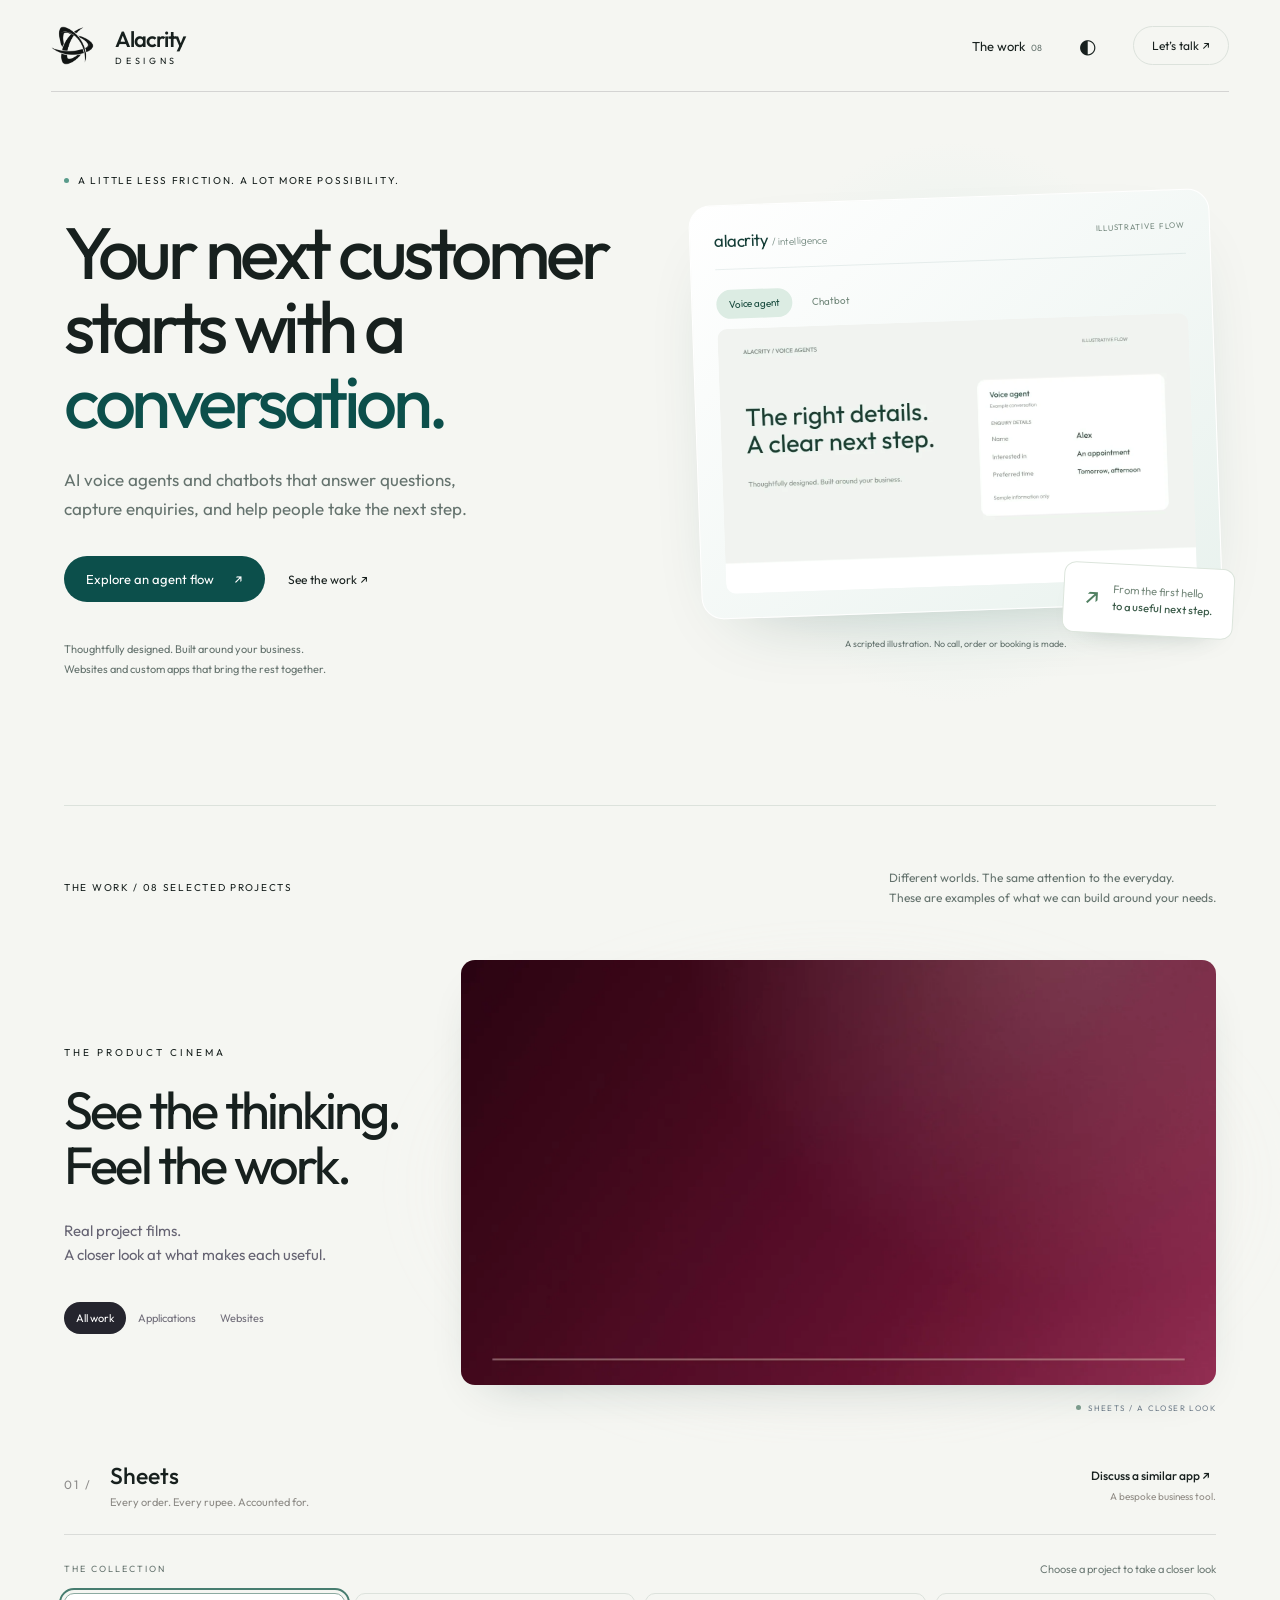
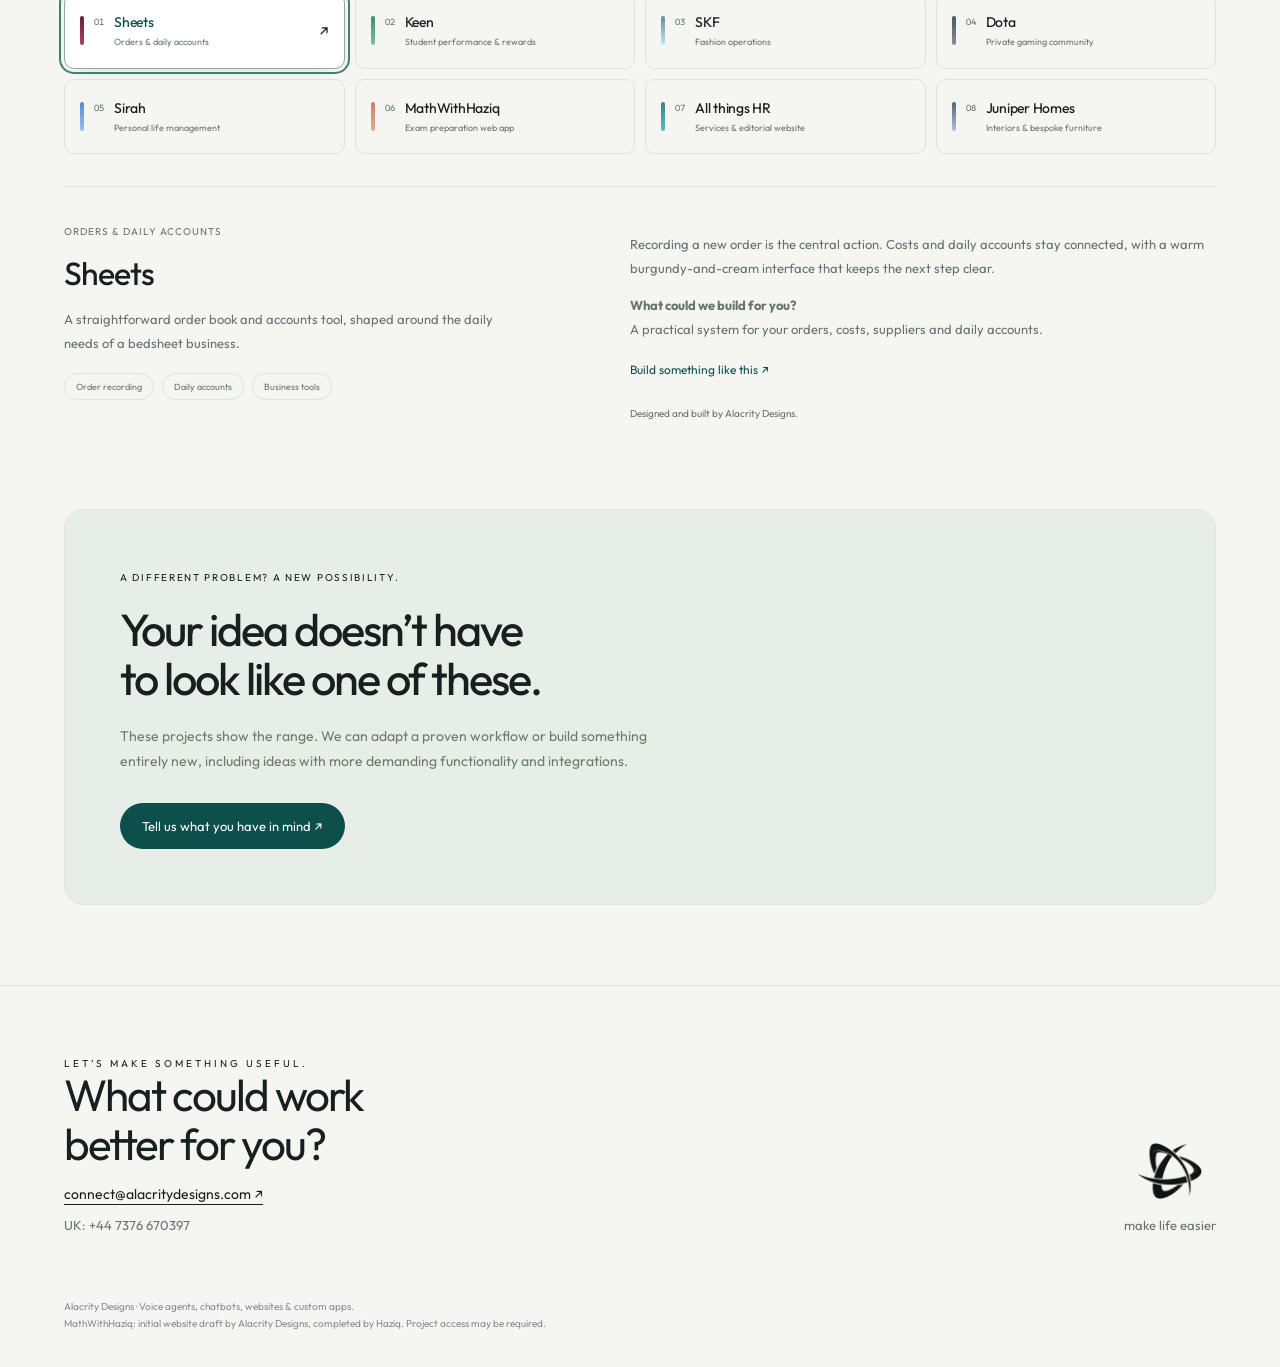
==== commit 299b6435: "Add UK contact number, rename SheetsPK to Sheets Co-Authored-By: Claude Sonnet 5.5 <noreply@anthropi" ====
--- a/index.html
+++ b/index.html
@@ -3,8 +3,8 @@
 <div class="hero-composition"><div class="hero-orbit" aria-hidden="true"></div><div class="hero-demo" id="heroDemo" data-motion="paused"><div class="demo-top"><span class="demo-wordmark">alacrity <small>/ intelligence</small></span><span class="example-label">Illustrative flow</span></div><div class="hero-mode" role="group" aria-label="Choose an agent example"><button data-mode="voice" aria-pressed="true">Voice agent</button><button data-mode="chat" aria-pressed="false">Chatbot</button></div><div class="story-stage" id="storyStage" aria-live="off"></div><div class="demo-bottom"><button id="heroPlay" aria-label="Pause illustration" aria-pressed="true">Ⅱ</button><div class="hero-track"><span id="heroProgress"></span></div><span id="heroCounter">01 / 05</span></div></div><div class="floating-note"><span class="note-symbol">↗</span><div>From the first hello<br><strong>to a useful next step.</strong></div></div><p class="demo-disclaimer">A scripted illustration. No call, order or booking is made.</p></div></section>
 <section id="work" class="work-section"><div class="work-intro"><span class="eyebrow">The work / 08 selected projects</span><p>Different worlds. The same attention to the everyday.<br>These are examples of what we can build around your needs.</p></div><section class="cinema-layout"><div class="hero"><span class="concept-label">THE PRODUCT CINEMA</span><h2 class="portfolio-heading">See the thinking.<br>Feel the work.</h2><p>Real project films. <br>A closer look at what makes each useful.</p><div class="filters" role="group" aria-label="Filter projects"><button class="active" data-filter="all" aria-pressed="true">All work</button><button data-filter="apps" aria-pressed="false">Applications</button><button data-filter="websites" aria-pressed="false">Websites</button></div></div><div class="cinema-stage" id="cinemaStage"><div class="film-screen" id="filmScreen"><img id="stagePoster" alt=""><video id="stageVideo" muted playsinline preload="none" aria-label="Selected project film"></video></div><div class="stage-sticker"><i></i><span id="filmLabel">PROJECT FILM</span></div></div></section><div class="cinema-controls"><div class="project-title" id="currentTitle" aria-live="polite"></div><div class="original" id="originalLink"></div></div><div class="filmstrip" id="filmstrip" role="group" aria-label="Choose a project"></div><p class="film-hint">Films play in sequence. Choose any project to jump ahead; open its website using the separate link.</p><div class="project-detail" id="projectDetail"></div></section>
 <section class="build-next"><span class="eyebrow">A different problem? A new possibility.</span><h2>Your idea doesn’t have<br>to look like one of these.</h2><p>These projects show the range. We can adapt a proven workflow or build something entirely new, including ideas with more demanding functionality and integrations.</p><button class="solid-button" data-contact>Tell us what you have in mind ↗</button></section>
-<section class="closing" id="contact"><div><span class="concept-label">LET’S MAKE SOMETHING USEFUL.</span><h2>What could work<br>better for you?</h2><a href="mailto:connect@alacritydesigns.com">connect@alacritydesigns.com ↗</a></div><div class="footer-brand"><img data-brand src="assets/logo-dark.d818e6f58af0.png" alt="Alacrity Designs"><span>make life easier</span></div></section><p class="page-note">Alacrity Designs · Voice agents, chatbots, websites & custom apps.<br>MathWithHaziq: initial website draft by Alacrity Designs, completed by Haziq. Project access may be required.</p></main>
+<section class="closing" id="contact"><div><span class="concept-label">LET’S MAKE SOMETHING USEFUL.</span><h2>What could work<br>better for you?</h2><a href="mailto:connect@alacritydesigns.com">connect@alacritydesigns.com ↗</a><p class="contact-phone" style="margin:14px 0 0;font-size:13px;color:var(--muted)">UK: +44 7376 670397</p></div><div class="footer-brand"><img data-brand src="assets/logo-dark.d818e6f58af0.png" alt="Alacrity Designs"><span>make life easier</span></div></section><p class="page-note">Alacrity Designs · Voice agents, chatbots, websites & custom apps.<br>MathWithHaziq: initial website draft by Alacrity Designs, completed by Haziq. Project access may be required.</p></main>
 
 <dialog id="demoDialog" class="flow-dialog" aria-labelledby="flowTitle"><div class="modal-head"><div><strong id="flowTitle">A better first hello.</strong><small>Interactive scripted demonstration</small></div><button class="close" data-close="demoDialog" aria-label="Close demonstration">×</button></div><div class="flow-options"><button data-flow="voice" aria-pressed="true">Voice agent</button><button data-flow="chat" aria-pressed="false">Chatbot</button></div><div id="flowContent"></div><div class="flow-footer"><button id="flowReset" class="text-button">Start again</button><button id="flowNext" class="solid-button">Next step ↗</button></div><p class="dialog-note">This illustrates a possible workflow. Nothing is called, booked, submitted or stored.</p></dialog>
-<dialog id="contactDialog" class="flow-dialog" aria-labelledby="contactTitle"><div class="modal-head"><div><strong id="contactTitle">What would you make easier?</strong><small>Start a conversation with Alacrity Designs</small></div><button class="close" data-close="contactDialog" aria-label="Close enquiry">×</button></div><form id="contactForm" action="https://formsubmit.co/connect@alacritydesigns.com" method="POST"><input name="_honey" tabindex="-1" autocomplete="off" class="form-trap" aria-hidden="true"><label>Your name<input name="name" required autocomplete="name"></label><label>Email<input name="email" type="email" required autocomplete="email"></label><label>What are you interested in?<select name="service"><option>Voice agents & chatbots</option><option>A custom app</option><option>A website</option><option>A system inspired by this project</option><option>Something new</option></select></label><label>Tell us a little<textarea name="message" required rows="3"></textarea></label><button class="solid-button" type="submit">Send enquiry</button><p class="dialog-note">Your enquiry is sent to connect@alacritydesigns.com via FormSubmit.</p><p id="contactStatus" role="status" aria-live="polite"></p></form></dialog>
-<script defer src="assets/projects.ff1c8a6c3d31.js"></script><script defer src="assets/cinema.704f1d6b78a9.js"></script></body></html>
+<dialog id="contactDialog" class="flow-dialog" aria-labelledby="contactTitle"><div class="modal-head"><div><strong id="contactTitle">What would you make easier?</strong><small>Start a conversation with Alacrity Designs</small></div><button class="close" data-close="contactDialog" aria-label="Close enquiry">×</button></div><form id="contactForm" action="https://formsubmit.co/connect@alacritydesigns.com" method="POST"><input name="_honey" tabindex="-1" autocomplete="off" class="form-trap" aria-hidden="true"><label>Your name<input name="name" required autocomplete="name"></label><label>Email<input name="email" type="email" required autocomplete="email"></label><label>What are you interested in?<select name="service"><option>Voice agents & chatbots</option><option>A custom app</option><option>A website</option><option>A system inspired by this project</option><option>Something new</option></select></label><label>Tell us a little<textarea name="message" required rows="3"></textarea></label><button class="solid-button" type="submit">Send enquiry</button><p class="dialog-note">Prefer to call? UK: +44 7376 670397.</p><p class="dialog-note">Your enquiry is sent to connect@alacritydesigns.com via FormSubmit.</p><p id="contactStatus" role="status" aria-live="polite"></p></form></dialog>
+<script defer src="assets/projects.1b82182796fe.js"></script><script defer src="assets/cinema.704f1d6b78a9.js"></script></body></html>
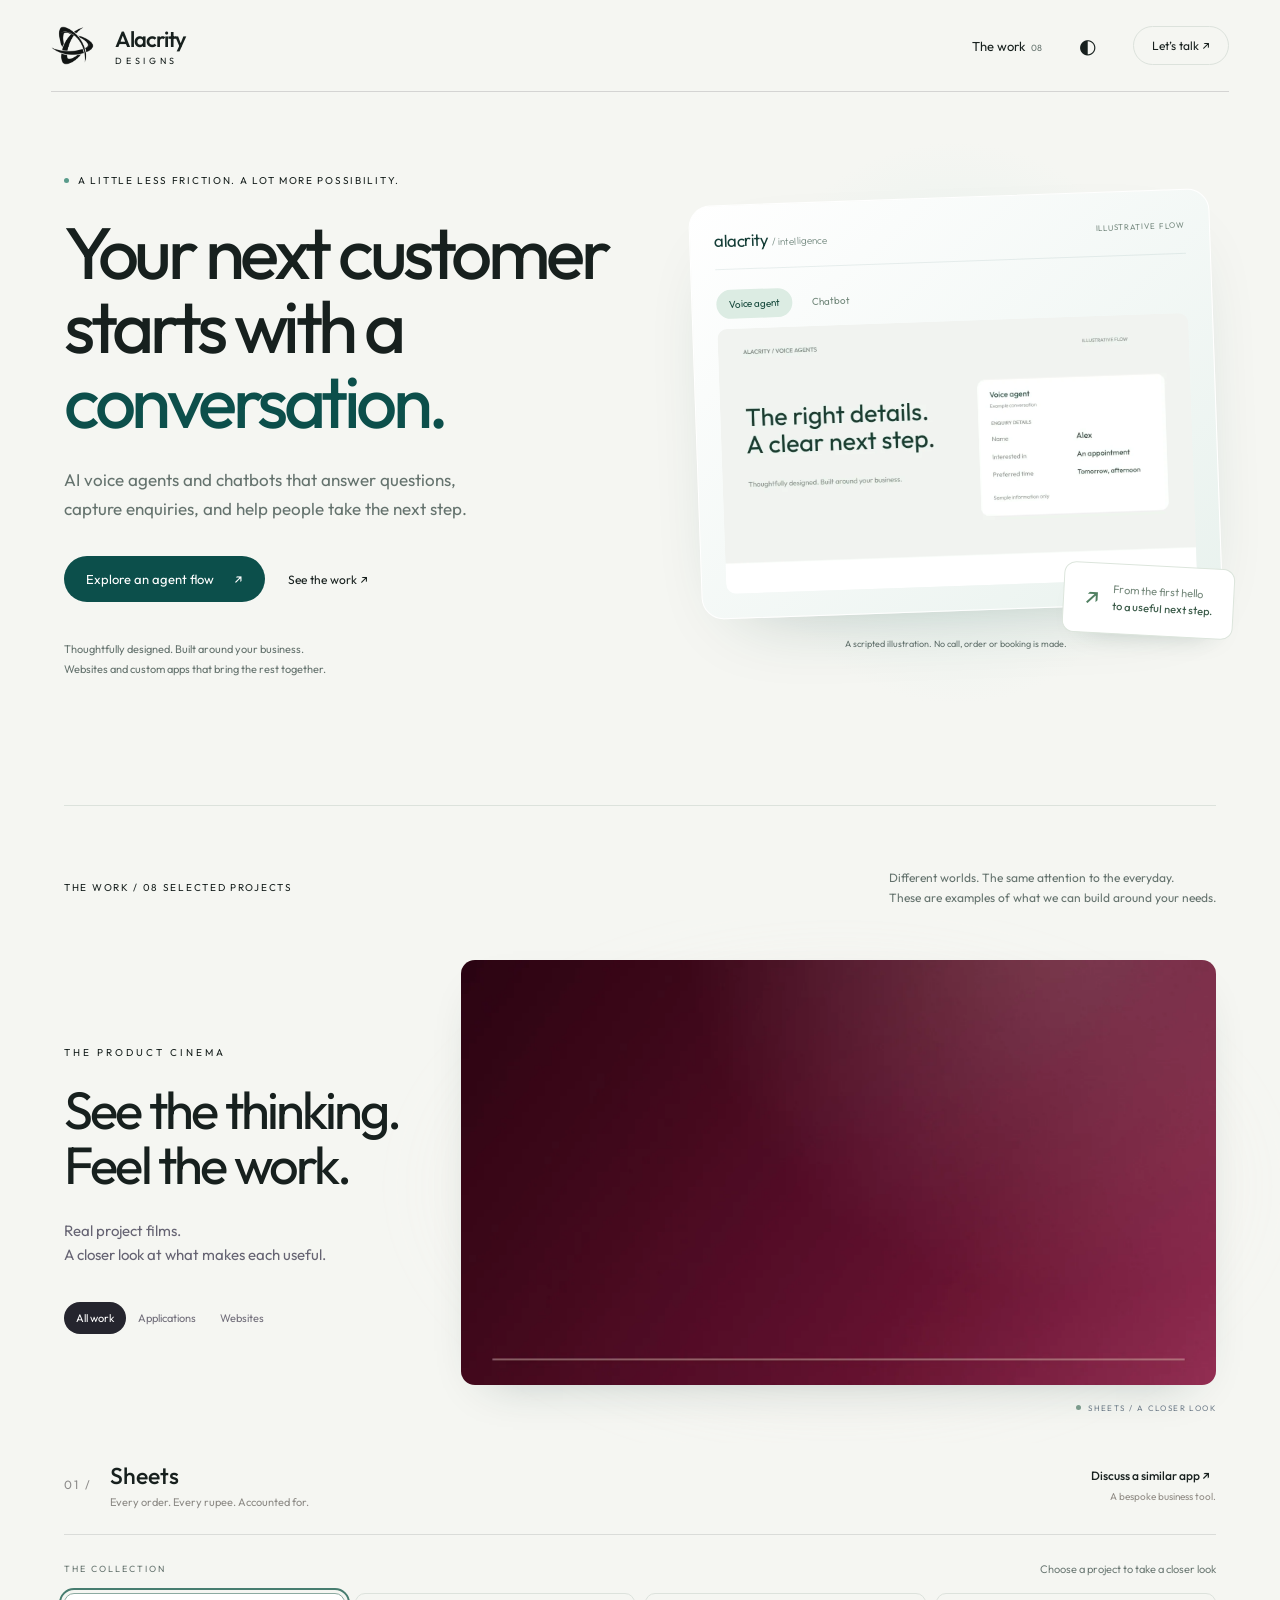
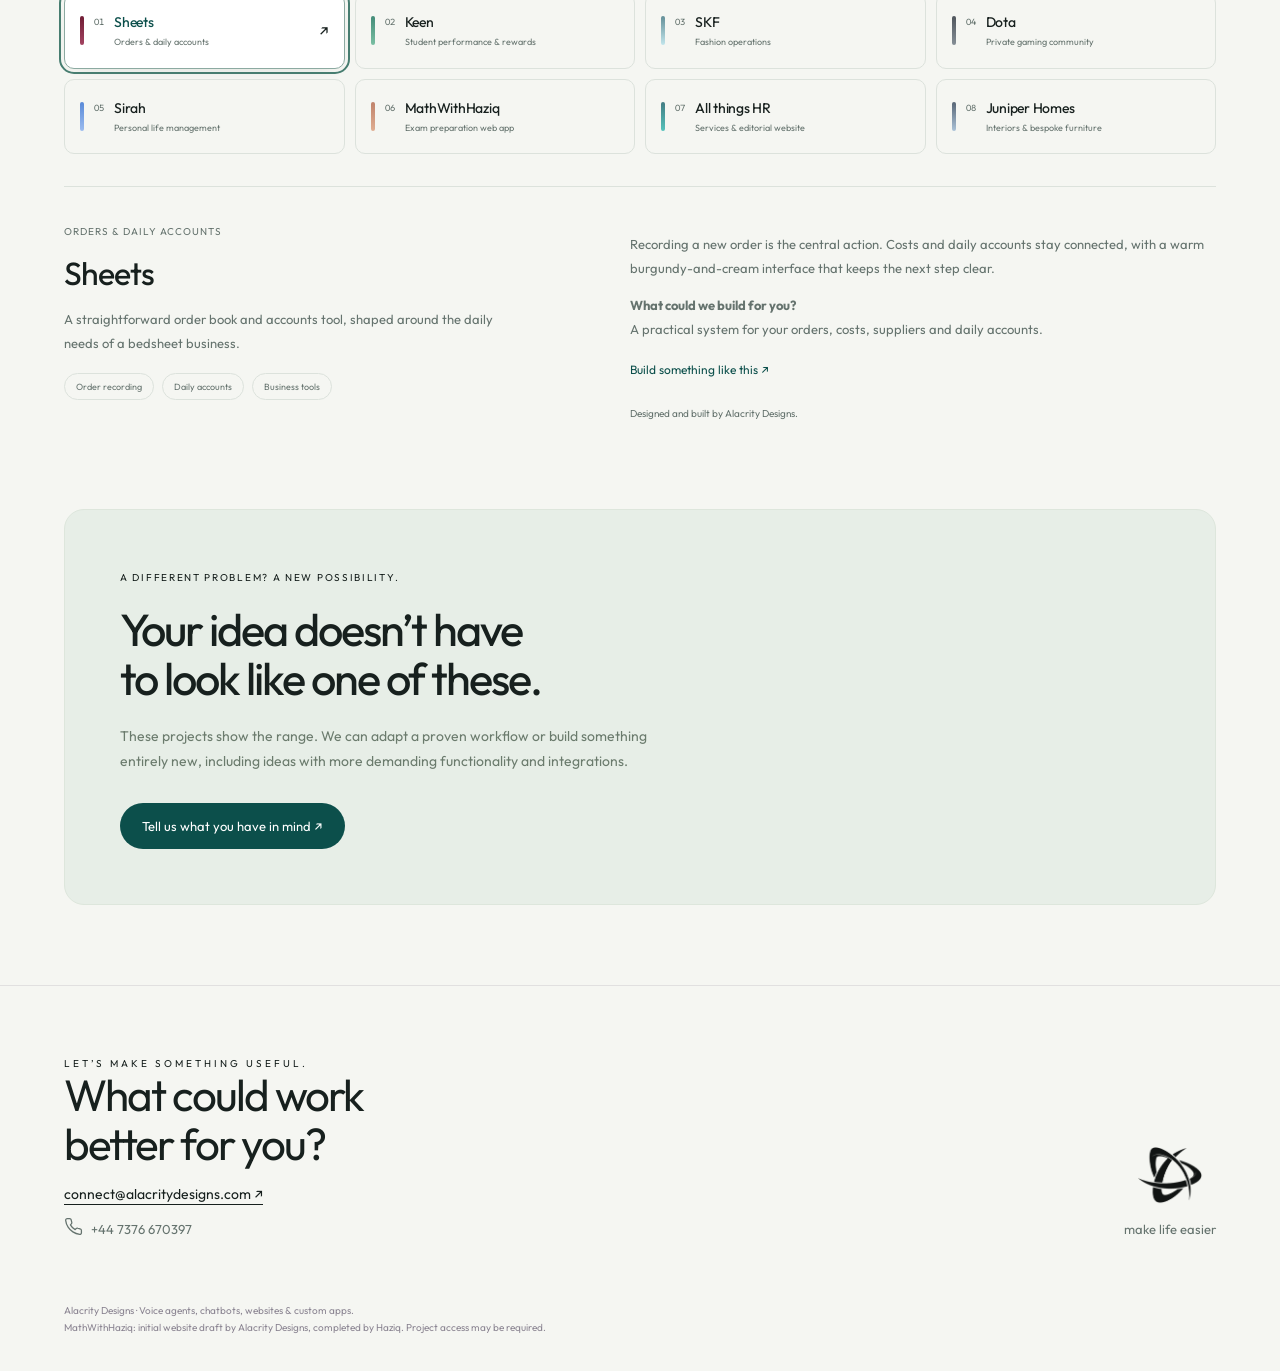
==== commit 87c36459: "Contact number: phone icon instead of UK label Co-Authored-By: Claude Sonnet 5.5 <noreply@anthropic." ====
--- a/index.html
+++ b/index.html
@@ -3,8 +3,8 @@
 <div class="hero-composition"><div class="hero-orbit" aria-hidden="true"></div><div class="hero-demo" id="heroDemo" data-motion="paused"><div class="demo-top"><span class="demo-wordmark">alacrity <small>/ intelligence</small></span><span class="example-label">Illustrative flow</span></div><div class="hero-mode" role="group" aria-label="Choose an agent example"><button data-mode="voice" aria-pressed="true">Voice agent</button><button data-mode="chat" aria-pressed="false">Chatbot</button></div><div class="story-stage" id="storyStage" aria-live="off"></div><div class="demo-bottom"><button id="heroPlay" aria-label="Pause illustration" aria-pressed="true">Ⅱ</button><div class="hero-track"><span id="heroProgress"></span></div><span id="heroCounter">01 / 05</span></div></div><div class="floating-note"><span class="note-symbol">↗</span><div>From the first hello<br><strong>to a useful next step.</strong></div></div><p class="demo-disclaimer">A scripted illustration. No call, order or booking is made.</p></div></section>
 <section id="work" class="work-section"><div class="work-intro"><span class="eyebrow">The work / 08 selected projects</span><p>Different worlds. The same attention to the everyday.<br>These are examples of what we can build around your needs.</p></div><section class="cinema-layout"><div class="hero"><span class="concept-label">THE PRODUCT CINEMA</span><h2 class="portfolio-heading">See the thinking.<br>Feel the work.</h2><p>Real project films. <br>A closer look at what makes each useful.</p><div class="filters" role="group" aria-label="Filter projects"><button class="active" data-filter="all" aria-pressed="true">All work</button><button data-filter="apps" aria-pressed="false">Applications</button><button data-filter="websites" aria-pressed="false">Websites</button></div></div><div class="cinema-stage" id="cinemaStage"><div class="film-screen" id="filmScreen"><img id="stagePoster" alt=""><video id="stageVideo" muted playsinline preload="none" aria-label="Selected project film"></video></div><div class="stage-sticker"><i></i><span id="filmLabel">PROJECT FILM</span></div></div></section><div class="cinema-controls"><div class="project-title" id="currentTitle" aria-live="polite"></div><div class="original" id="originalLink"></div></div><div class="filmstrip" id="filmstrip" role="group" aria-label="Choose a project"></div><p class="film-hint">Films play in sequence. Choose any project to jump ahead; open its website using the separate link.</p><div class="project-detail" id="projectDetail"></div></section>
 <section class="build-next"><span class="eyebrow">A different problem? A new possibility.</span><h2>Your idea doesn’t have<br>to look like one of these.</h2><p>These projects show the range. We can adapt a proven workflow or build something entirely new, including ideas with more demanding functionality and integrations.</p><button class="solid-button" data-contact>Tell us what you have in mind ↗</button></section>
-<section class="closing" id="contact"><div><span class="concept-label">LET’S MAKE SOMETHING USEFUL.</span><h2>What could work<br>better for you?</h2><a href="mailto:connect@alacritydesigns.com">connect@alacritydesigns.com ↗</a><p class="contact-phone" style="margin:14px 0 0;font-size:13px;color:var(--muted)">UK: +44 7376 670397</p></div><div class="footer-brand"><img data-brand src="assets/logo-dark.d818e6f58af0.png" alt="Alacrity Designs"><span>make life easier</span></div></section><p class="page-note">Alacrity Designs · Voice agents, chatbots, websites & custom apps.<br>MathWithHaziq: initial website draft by Alacrity Designs, completed by Haziq. Project access may be required.</p></main>
+<section class="closing" id="contact"><div><span class="concept-label">LET’S MAKE SOMETHING USEFUL.</span><h2>What could work<br>better for you?</h2><a href="mailto:connect@alacritydesigns.com">connect@alacritydesigns.com ↗</a><p class="contact-phone" style="margin:14px 0 0;font-size:13px;color:var(--muted)"><svg width="14" height="14" viewBox="0 0 24 24" fill="none" stroke="currentColor" stroke-width="1.8" stroke-linecap="round" stroke-linejoin="round" aria-hidden="true" style="vertical-align:-2px;margin-right:8px"><path d="M22 16.9v3a2 2 0 0 1-2.2 2 19.8 19.8 0 0 1-8.6-3.1 19.5 19.5 0 0 1-6-6A19.8 19.8 0 0 1 2.1 4.2 2 2 0 0 1 4.1 2h3a2 2 0 0 1 2 1.7c.1 1 .4 1.9.7 2.8a2 2 0 0 1-.5 2.1L8.1 9.9a16 16 0 0 0 6 6l1.3-1.3a2 2 0 0 1 2.1-.4c.9.3 1.8.6 2.8.7a2 2 0 0 1 1.7 2z"/></svg>+44 7376 670397</p></div><div class="footer-brand"><img data-brand src="assets/logo-dark.d818e6f58af0.png" alt="Alacrity Designs"><span>make life easier</span></div></section><p class="page-note">Alacrity Designs · Voice agents, chatbots, websites & custom apps.<br>MathWithHaziq: initial website draft by Alacrity Designs, completed by Haziq. Project access may be required.</p></main>
 
 <dialog id="demoDialog" class="flow-dialog" aria-labelledby="flowTitle"><div class="modal-head"><div><strong id="flowTitle">A better first hello.</strong><small>Interactive scripted demonstration</small></div><button class="close" data-close="demoDialog" aria-label="Close demonstration">×</button></div><div class="flow-options"><button data-flow="voice" aria-pressed="true">Voice agent</button><button data-flow="chat" aria-pressed="false">Chatbot</button></div><div id="flowContent"></div><div class="flow-footer"><button id="flowReset" class="text-button">Start again</button><button id="flowNext" class="solid-button">Next step ↗</button></div><p class="dialog-note">This illustrates a possible workflow. Nothing is called, booked, submitted or stored.</p></dialog>
-<dialog id="contactDialog" class="flow-dialog" aria-labelledby="contactTitle"><div class="modal-head"><div><strong id="contactTitle">What would you make easier?</strong><small>Start a conversation with Alacrity Designs</small></div><button class="close" data-close="contactDialog" aria-label="Close enquiry">×</button></div><form id="contactForm" action="https://formsubmit.co/connect@alacritydesigns.com" method="POST"><input name="_honey" tabindex="-1" autocomplete="off" class="form-trap" aria-hidden="true"><label>Your name<input name="name" required autocomplete="name"></label><label>Email<input name="email" type="email" required autocomplete="email"></label><label>What are you interested in?<select name="service"><option>Voice agents & chatbots</option><option>A custom app</option><option>A website</option><option>A system inspired by this project</option><option>Something new</option></select></label><label>Tell us a little<textarea name="message" required rows="3"></textarea></label><button class="solid-button" type="submit">Send enquiry</button><p class="dialog-note">Prefer to call? UK: +44 7376 670397.</p><p class="dialog-note">Your enquiry is sent to connect@alacritydesigns.com via FormSubmit.</p><p id="contactStatus" role="status" aria-live="polite"></p></form></dialog>
+<dialog id="contactDialog" class="flow-dialog" aria-labelledby="contactTitle"><div class="modal-head"><div><strong id="contactTitle">What would you make easier?</strong><small>Start a conversation with Alacrity Designs</small></div><button class="close" data-close="contactDialog" aria-label="Close enquiry">×</button></div><form id="contactForm" action="https://formsubmit.co/connect@alacritydesigns.com" method="POST"><input name="_honey" tabindex="-1" autocomplete="off" class="form-trap" aria-hidden="true"><label>Your name<input name="name" required autocomplete="name"></label><label>Email<input name="email" type="email" required autocomplete="email"></label><label>What are you interested in?<select name="service"><option>Voice agents & chatbots</option><option>A custom app</option><option>A website</option><option>A system inspired by this project</option><option>Something new</option></select></label><label>Tell us a little<textarea name="message" required rows="3"></textarea></label><button class="solid-button" type="submit">Send enquiry</button><p class="dialog-note">Prefer to call? +44 7376 670397.</p><p class="dialog-note">Your enquiry is sent to connect@alacritydesigns.com via FormSubmit.</p><p id="contactStatus" role="status" aria-live="polite"></p></form></dialog>
 <script defer src="assets/projects.1b82182796fe.js"></script><script defer src="assets/cinema.704f1d6b78a9.js"></script></body></html>
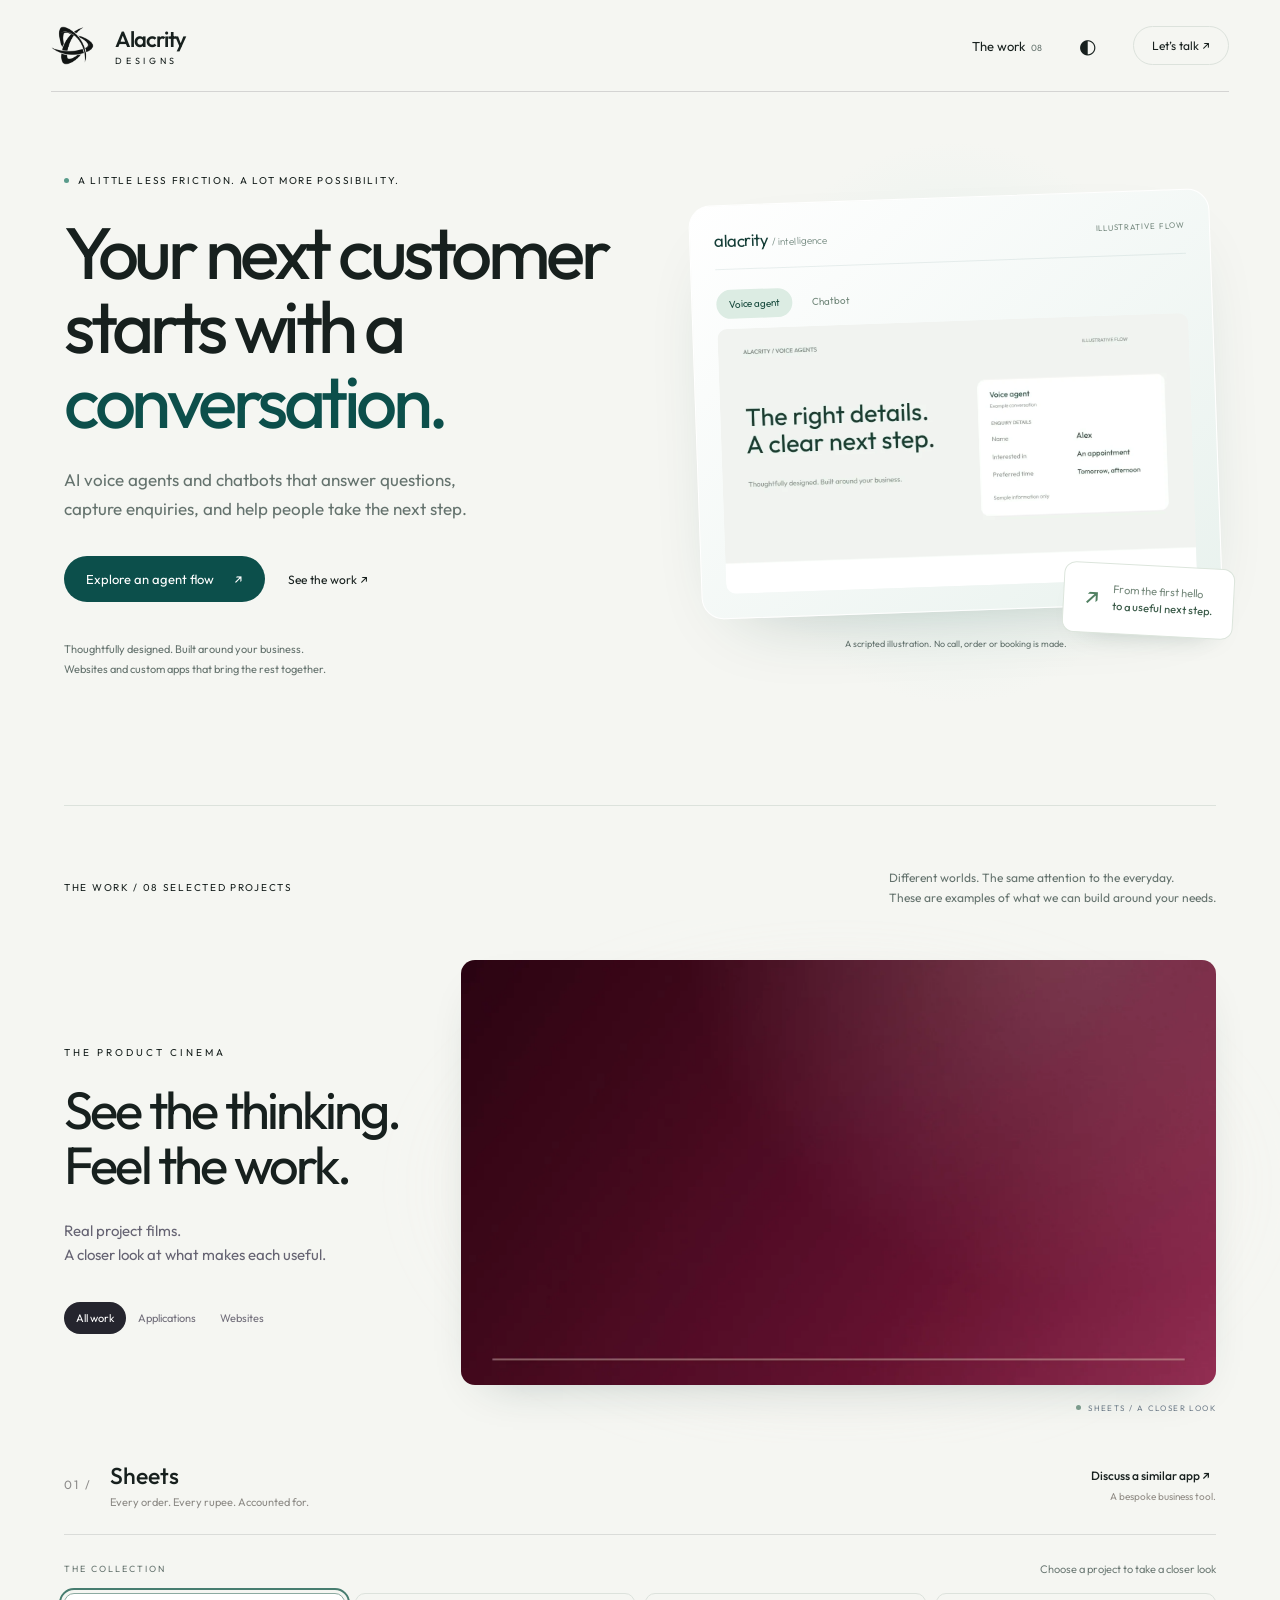
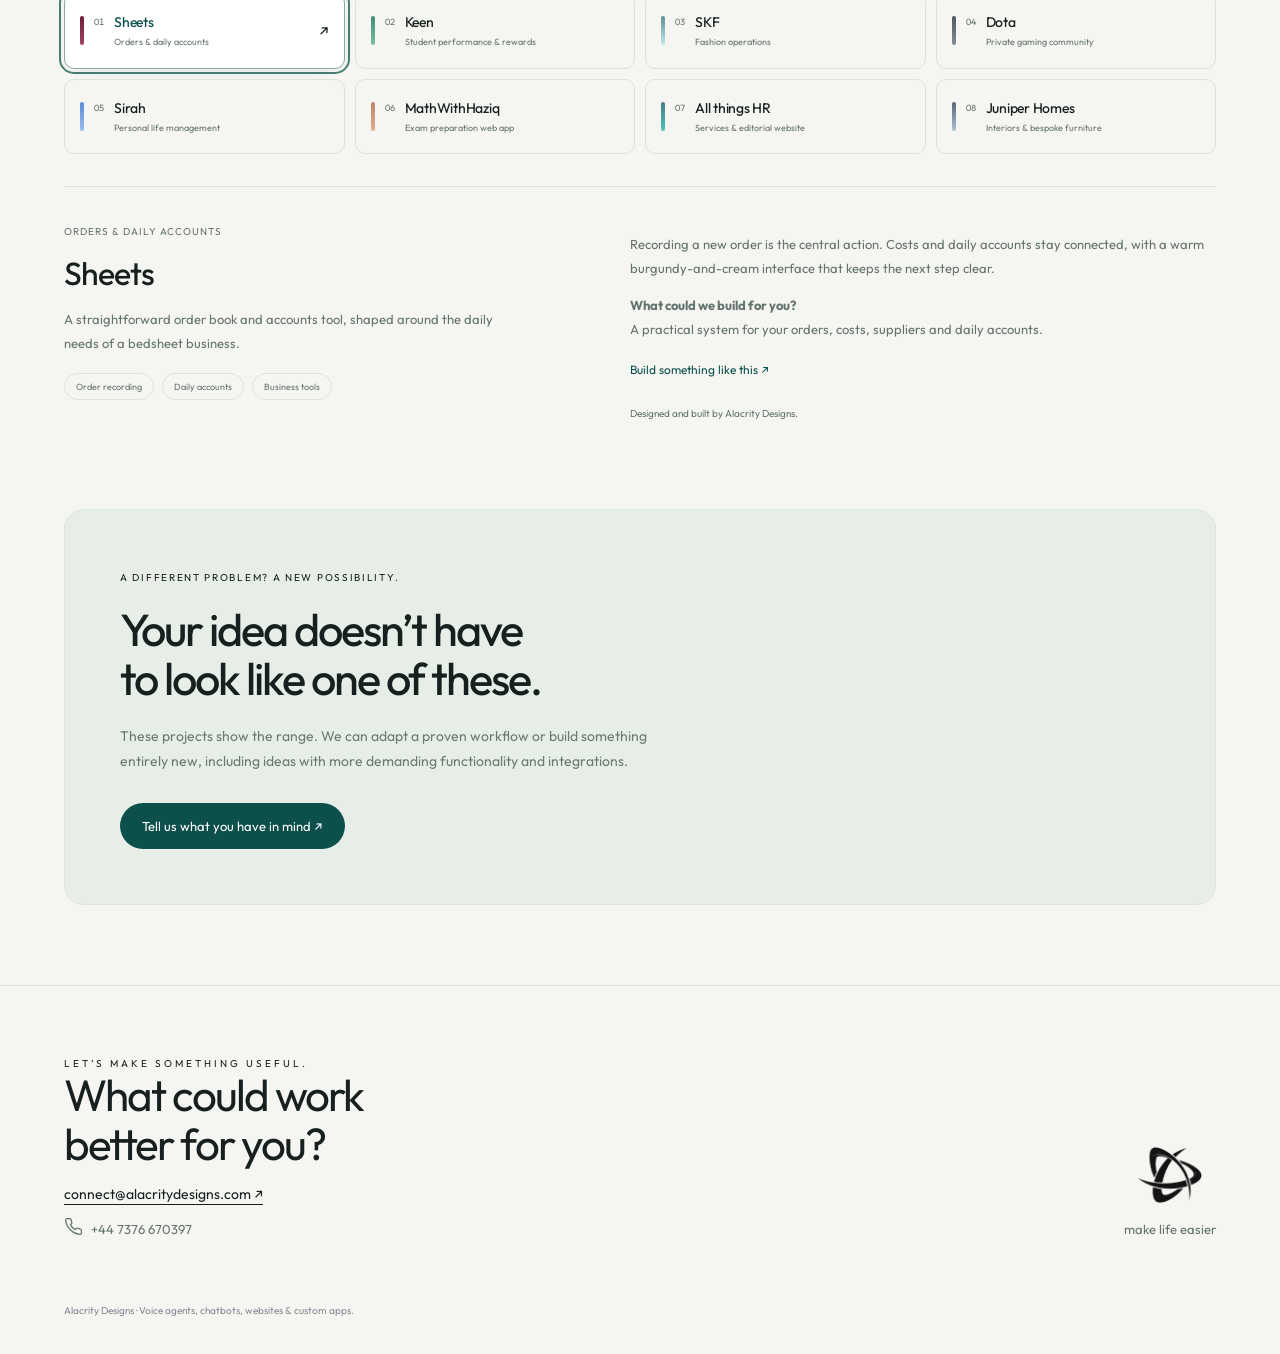
==== commit 317ff554: "Remove MathWithHaziq footer line Co-Authored-By: Claude Sonnet 5.5 <noreply@anthropic.com> Claude-Se" ====
--- a/index.html
+++ b/index.html
@@ -3,7 +3,7 @@
 <div class="hero-composition"><div class="hero-orbit" aria-hidden="true"></div><div class="hero-demo" id="heroDemo" data-motion="paused"><div class="demo-top"><span class="demo-wordmark">alacrity <small>/ intelligence</small></span><span class="example-label">Illustrative flow</span></div><div class="hero-mode" role="group" aria-label="Choose an agent example"><button data-mode="voice" aria-pressed="true">Voice agent</button><button data-mode="chat" aria-pressed="false">Chatbot</button></div><div class="story-stage" id="storyStage" aria-live="off"></div><div class="demo-bottom"><button id="heroPlay" aria-label="Pause illustration" aria-pressed="true">Ⅱ</button><div class="hero-track"><span id="heroProgress"></span></div><span id="heroCounter">01 / 05</span></div></div><div class="floating-note"><span class="note-symbol">↗</span><div>From the first hello<br><strong>to a useful next step.</strong></div></div><p class="demo-disclaimer">A scripted illustration. No call, order or booking is made.</p></div></section>
 <section id="work" class="work-section"><div class="work-intro"><span class="eyebrow">The work / 08 selected projects</span><p>Different worlds. The same attention to the everyday.<br>These are examples of what we can build around your needs.</p></div><section class="cinema-layout"><div class="hero"><span class="concept-label">THE PRODUCT CINEMA</span><h2 class="portfolio-heading">See the thinking.<br>Feel the work.</h2><p>Real project films. <br>A closer look at what makes each useful.</p><div class="filters" role="group" aria-label="Filter projects"><button class="active" data-filter="all" aria-pressed="true">All work</button><button data-filter="apps" aria-pressed="false">Applications</button><button data-filter="websites" aria-pressed="false">Websites</button></div></div><div class="cinema-stage" id="cinemaStage"><div class="film-screen" id="filmScreen"><img id="stagePoster" alt=""><video id="stageVideo" muted playsinline preload="none" aria-label="Selected project film"></video></div><div class="stage-sticker"><i></i><span id="filmLabel">PROJECT FILM</span></div></div></section><div class="cinema-controls"><div class="project-title" id="currentTitle" aria-live="polite"></div><div class="original" id="originalLink"></div></div><div class="filmstrip" id="filmstrip" role="group" aria-label="Choose a project"></div><p class="film-hint">Films play in sequence. Choose any project to jump ahead; open its website using the separate link.</p><div class="project-detail" id="projectDetail"></div></section>
 <section class="build-next"><span class="eyebrow">A different problem? A new possibility.</span><h2>Your idea doesn’t have<br>to look like one of these.</h2><p>These projects show the range. We can adapt a proven workflow or build something entirely new, including ideas with more demanding functionality and integrations.</p><button class="solid-button" data-contact>Tell us what you have in mind ↗</button></section>
-<section class="closing" id="contact"><div><span class="concept-label">LET’S MAKE SOMETHING USEFUL.</span><h2>What could work<br>better for you?</h2><a href="mailto:connect@alacritydesigns.com">connect@alacritydesigns.com ↗</a><p class="contact-phone" style="margin:14px 0 0;font-size:13px;color:var(--muted)"><svg width="14" height="14" viewBox="0 0 24 24" fill="none" stroke="currentColor" stroke-width="1.8" stroke-linecap="round" stroke-linejoin="round" aria-hidden="true" style="vertical-align:-2px;margin-right:8px"><path d="M22 16.9v3a2 2 0 0 1-2.2 2 19.8 19.8 0 0 1-8.6-3.1 19.5 19.5 0 0 1-6-6A19.8 19.8 0 0 1 2.1 4.2 2 2 0 0 1 4.1 2h3a2 2 0 0 1 2 1.7c.1 1 .4 1.9.7 2.8a2 2 0 0 1-.5 2.1L8.1 9.9a16 16 0 0 0 6 6l1.3-1.3a2 2 0 0 1 2.1-.4c.9.3 1.8.6 2.8.7a2 2 0 0 1 1.7 2z"/></svg>+44 7376 670397</p></div><div class="footer-brand"><img data-brand src="assets/logo-dark.d818e6f58af0.png" alt="Alacrity Designs"><span>make life easier</span></div></section><p class="page-note">Alacrity Designs · Voice agents, chatbots, websites & custom apps.<br>MathWithHaziq: initial website draft by Alacrity Designs, completed by Haziq. Project access may be required.</p></main>
+<section class="closing" id="contact"><div><span class="concept-label">LET’S MAKE SOMETHING USEFUL.</span><h2>What could work<br>better for you?</h2><a href="mailto:connect@alacritydesigns.com">connect@alacritydesigns.com ↗</a><p class="contact-phone" style="margin:14px 0 0;font-size:13px;color:var(--muted)"><svg width="14" height="14" viewBox="0 0 24 24" fill="none" stroke="currentColor" stroke-width="1.8" stroke-linecap="round" stroke-linejoin="round" aria-hidden="true" style="vertical-align:-2px;margin-right:8px"><path d="M22 16.9v3a2 2 0 0 1-2.2 2 19.8 19.8 0 0 1-8.6-3.1 19.5 19.5 0 0 1-6-6A19.8 19.8 0 0 1 2.1 4.2 2 2 0 0 1 4.1 2h3a2 2 0 0 1 2 1.7c.1 1 .4 1.9.7 2.8a2 2 0 0 1-.5 2.1L8.1 9.9a16 16 0 0 0 6 6l1.3-1.3a2 2 0 0 1 2.1-.4c.9.3 1.8.6 2.8.7a2 2 0 0 1 1.7 2z"/></svg>+44 7376 670397</p></div><div class="footer-brand"><img data-brand src="assets/logo-dark.d818e6f58af0.png" alt="Alacrity Designs"><span>make life easier</span></div></section><p class="page-note">Alacrity Designs · Voice agents, chatbots, websites & custom apps.</p></main>
 
 <dialog id="demoDialog" class="flow-dialog" aria-labelledby="flowTitle"><div class="modal-head"><div><strong id="flowTitle">A better first hello.</strong><small>Interactive scripted demonstration</small></div><button class="close" data-close="demoDialog" aria-label="Close demonstration">×</button></div><div class="flow-options"><button data-flow="voice" aria-pressed="true">Voice agent</button><button data-flow="chat" aria-pressed="false">Chatbot</button></div><div id="flowContent"></div><div class="flow-footer"><button id="flowReset" class="text-button">Start again</button><button id="flowNext" class="solid-button">Next step ↗</button></div><p class="dialog-note">This illustrates a possible workflow. Nothing is called, booked, submitted or stored.</p></dialog>
 <dialog id="contactDialog" class="flow-dialog" aria-labelledby="contactTitle"><div class="modal-head"><div><strong id="contactTitle">What would you make easier?</strong><small>Start a conversation with Alacrity Designs</small></div><button class="close" data-close="contactDialog" aria-label="Close enquiry">×</button></div><form id="contactForm" action="https://formsubmit.co/connect@alacritydesigns.com" method="POST"><input name="_honey" tabindex="-1" autocomplete="off" class="form-trap" aria-hidden="true"><label>Your name<input name="name" required autocomplete="name"></label><label>Email<input name="email" type="email" required autocomplete="email"></label><label>What are you interested in?<select name="service"><option>Voice agents & chatbots</option><option>A custom app</option><option>A website</option><option>A system inspired by this project</option><option>Something new</option></select></label><label>Tell us a little<textarea name="message" required rows="3"></textarea></label><button class="solid-button" type="submit">Send enquiry</button><p class="dialog-note">Prefer to call? +44 7376 670397.</p><p class="dialog-note">Your enquiry is sent to connect@alacritydesigns.com via FormSubmit.</p><p id="contactStatus" role="status" aria-live="polite"></p></form></dialog>
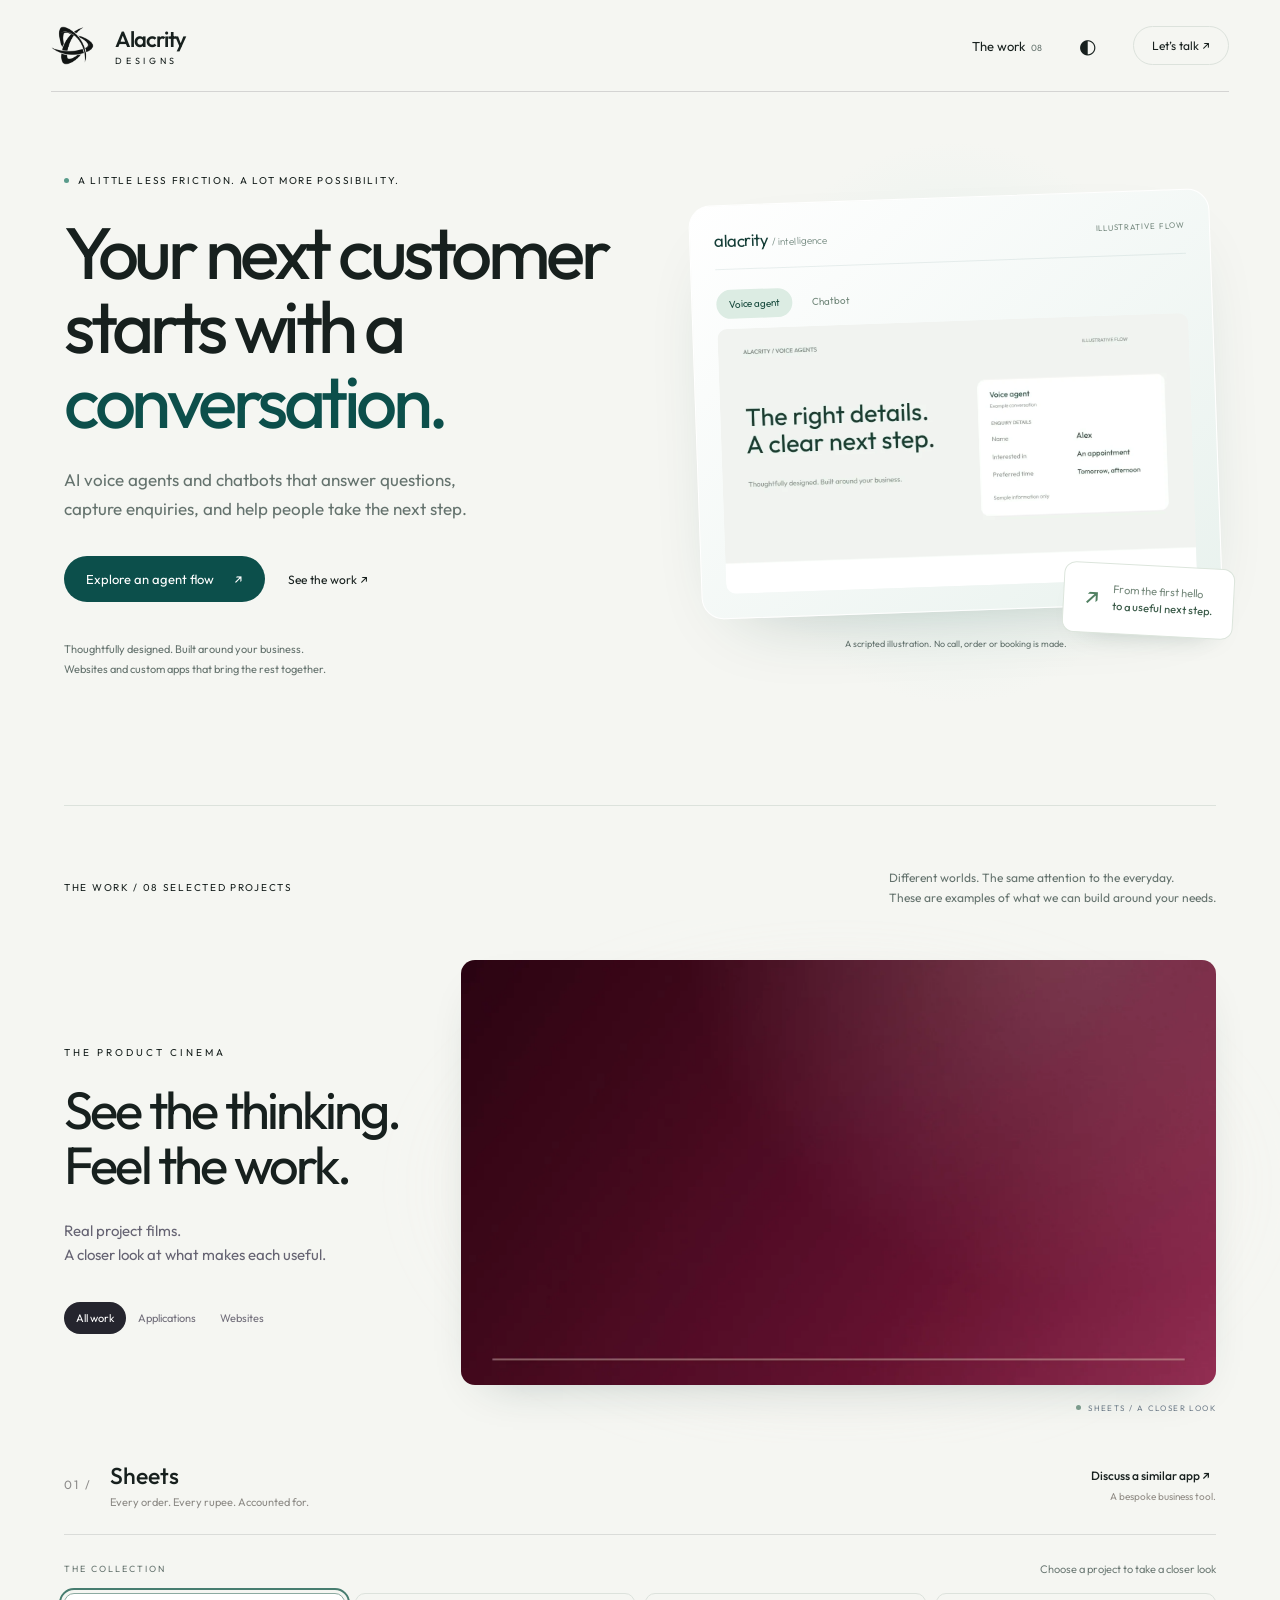
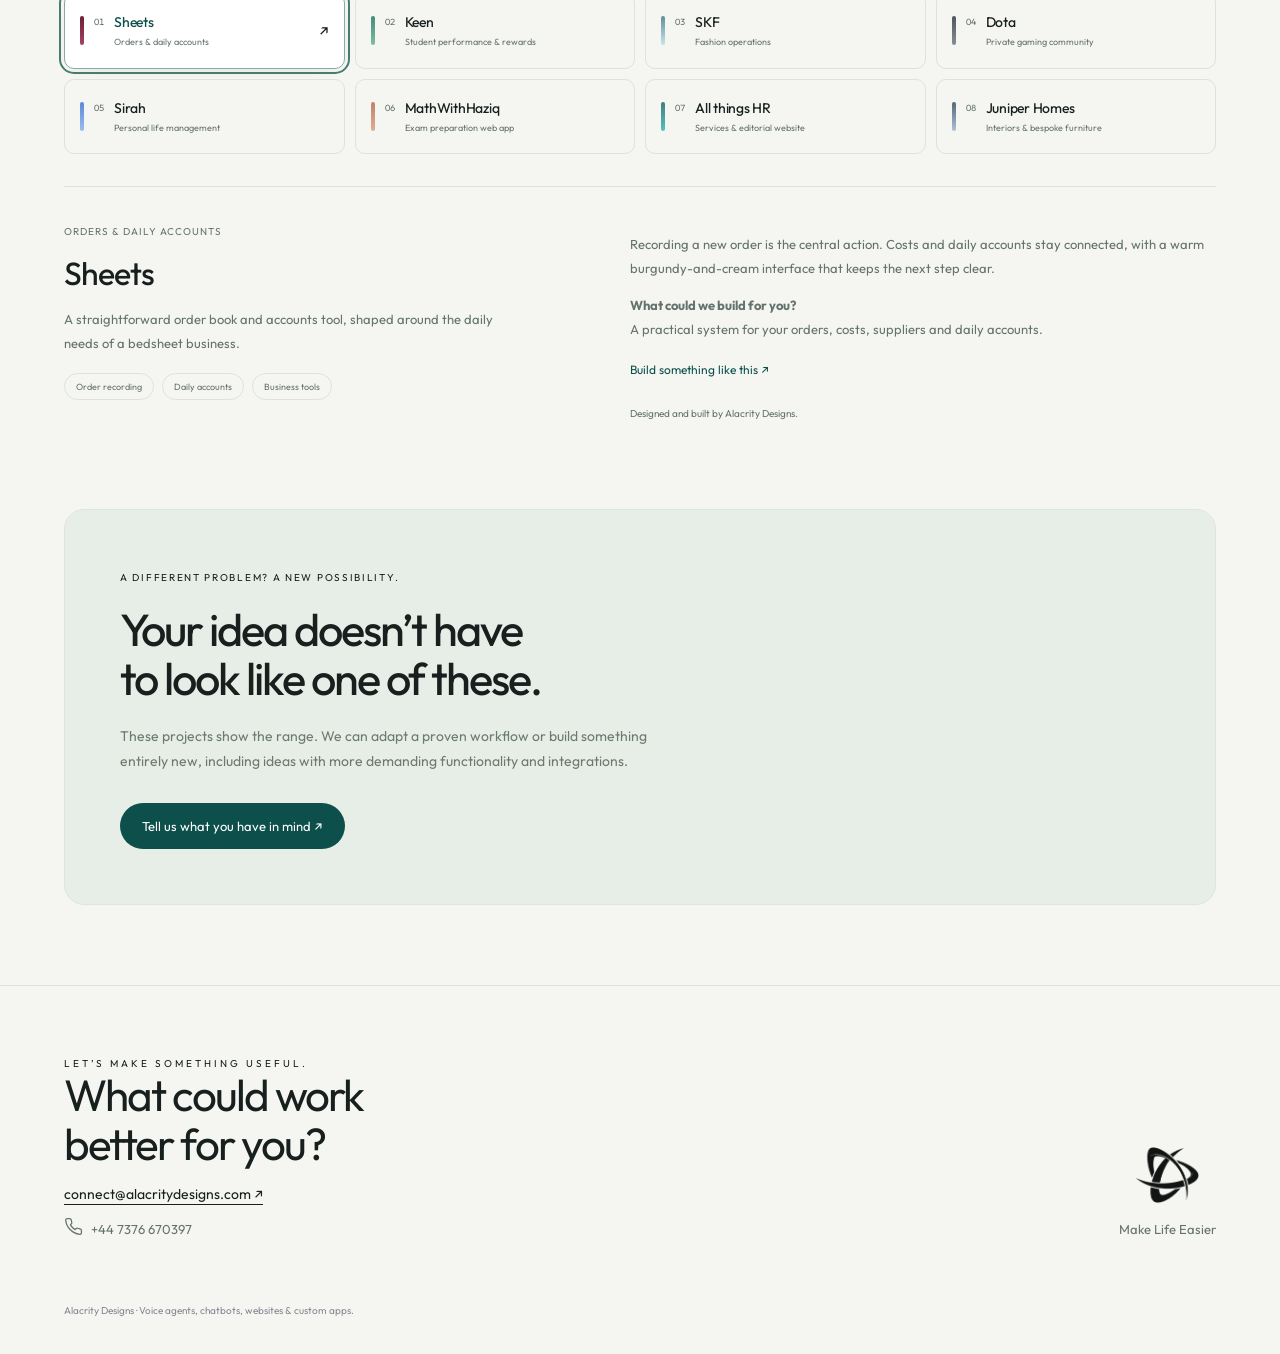
==== commit fe62b79f: "Tagline: Make Life Easier Co-Authored-By: Claude Sonnet 5.5 <noreply@anthropic.com> Claude-Session: " ====
--- a/index.html
+++ b/index.html
@@ -1,10 +1,10 @@
-<!doctype html><html lang="en" data-theme="light"><head><meta charset="utf-8"><meta name="viewport" content="width=device-width,initial-scale=1"><title>Alacrity Designs — make life easier</title><meta name="description" content="AI voice agents, chatbots and thoughtful custom software. Explore real Alacrity Designs projects."><link rel="canonical" href="https://alacritydesigns.com/"><link rel="icon" href="/favicon-v4.ico" sizes="any"><link rel="icon" type="image/png" sizes="32x32" href="/favicon-32x32.png?v=4"><link rel="icon" type="image/png" sizes="16x16" href="/favicon-16x16.png?v=4"><link rel="apple-touch-icon" href="/apple-touch-icon.png?v=4"><link rel="manifest" href="/site.webmanifest"><meta name="theme-color" content="#0c4f4b"><meta property="og:type" content="website"><meta property="og:site_name" content="Alacrity Designs"><meta property="og:url" content="https://alacritydesigns.com/"><meta property="og:title" content="Alacrity Designs | make life easier"><meta property="og:description" content="AI voice agents, chatbots and thoughtful custom software. Explore real Alacrity Designs projects."><meta property="og:image" content="https://alacritydesigns.com/og-image-v7.png"><meta property="og:image:secure_url" content="https://alacritydesigns.com/og-image-v7.png"><meta property="og:image:type" content="image/png"><meta property="og:image:width" content="1200"><meta property="og:image:height" content="630"><meta property="og:image:alt" content="Alacrity Designs logo"><meta name="twitter:card" content="summary_large_image"><meta name="twitter:title" content="Alacrity Designs | make life easier"><meta name="twitter:description" content="AI voice agents, chatbots and thoughtful custom software."><meta name="twitter:image" content="https://alacritydesigns.com/og-image-v7.png"><link rel="stylesheet" href="assets/cinema.2fff7d6db92c.css"><link rel="preload" href="assets/outfit.fc7287273e66.ttf" as="font" type="font/ttf" crossorigin></head><body class="cinema"><a class="skip" href="#main">Skip to content</a><header><a class="brand" href="#main"><img data-brand src="assets/logo-dark.d818e6f58af0.png" alt=""><span>Alacrity<small>DESIGNS</small></span></a><nav class="nav" aria-label="Main navigation"><a href="#work">The work <small>08</small></a><button id="themeToggle" class="theme-switch" aria-label="Switch to dark mode" aria-pressed="false">◐</button><button class="talk" data-contact>Let’s talk ↗</button></nav></header>
+<!doctype html><html lang="en" data-theme="light"><head><meta charset="utf-8"><meta name="viewport" content="width=device-width,initial-scale=1"><title>Alacrity Designs | Make Life Easier</title><meta name="description" content="AI voice agents, chatbots and thoughtful custom software. Explore real Alacrity Designs projects."><link rel="canonical" href="https://alacritydesigns.com/"><link rel="icon" href="/favicon-v4.ico" sizes="any"><link rel="icon" type="image/png" sizes="32x32" href="/favicon-32x32.png?v=4"><link rel="icon" type="image/png" sizes="16x16" href="/favicon-16x16.png?v=4"><link rel="apple-touch-icon" href="/apple-touch-icon.png?v=4"><link rel="manifest" href="/site.webmanifest"><meta name="theme-color" content="#0c4f4b"><meta property="og:type" content="website"><meta property="og:site_name" content="Alacrity Designs"><meta property="og:url" content="https://alacritydesigns.com/"><meta property="og:title" content="Alacrity Designs | Make Life Easier"><meta property="og:description" content="AI voice agents, chatbots and thoughtful custom software. Explore real Alacrity Designs projects."><meta property="og:image" content="https://alacritydesigns.com/og-image-v7.png"><meta property="og:image:secure_url" content="https://alacritydesigns.com/og-image-v7.png"><meta property="og:image:type" content="image/png"><meta property="og:image:width" content="1200"><meta property="og:image:height" content="630"><meta property="og:image:alt" content="Alacrity Designs logo"><meta name="twitter:card" content="summary_large_image"><meta name="twitter:title" content="Alacrity Designs | Make Life Easier"><meta name="twitter:description" content="AI voice agents, chatbots and thoughtful custom software."><meta name="twitter:image" content="https://alacritydesigns.com/og-image-v7.png"><link rel="stylesheet" href="assets/cinema.2fff7d6db92c.css"><link rel="preload" href="assets/outfit.fc7287273e66.ttf" as="font" type="font/ttf" crossorigin></head><body class="cinema"><a class="skip" href="#main">Skip to content</a><header><a class="brand" href="#main"><img data-brand src="assets/logo-dark.d818e6f58af0.png" alt=""><span>Alacrity<small>DESIGNS</small></span></a><nav class="nav" aria-label="Main navigation"><a href="#work">The work <small>08</small></a><button id="themeToggle" class="theme-switch" aria-label="Switch to dark mode" aria-pressed="false">◐</button><button class="talk" data-contact>Let’s talk ↗</button></nav></header>
 <main id="main"><section class="sales-hero" aria-labelledby="salesTitle"><div class="sales-copy"><span class="eyebrow"><i></i> A little less friction. A lot more possibility.</span><h1 id="salesTitle">Your next customer<br>starts with a<br><em>conversation.</em></h1><p>AI voice agents and chatbots that answer questions, capture enquiries, and help people take the next step.</p><div class="sales-actions"><button class="solid-button" data-demo>Explore an agent flow <span>↗</span></button><a class="text-button" href="#work">See the work ↗</a></div><div class="hero-footnote">Thoughtfully designed. Built around your business.<br>Websites and custom apps that bring the rest together.</div></div>
 <div class="hero-composition"><div class="hero-orbit" aria-hidden="true"></div><div class="hero-demo" id="heroDemo" data-motion="paused"><div class="demo-top"><span class="demo-wordmark">alacrity <small>/ intelligence</small></span><span class="example-label">Illustrative flow</span></div><div class="hero-mode" role="group" aria-label="Choose an agent example"><button data-mode="voice" aria-pressed="true">Voice agent</button><button data-mode="chat" aria-pressed="false">Chatbot</button></div><div class="story-stage" id="storyStage" aria-live="off"></div><div class="demo-bottom"><button id="heroPlay" aria-label="Pause illustration" aria-pressed="true">Ⅱ</button><div class="hero-track"><span id="heroProgress"></span></div><span id="heroCounter">01 / 05</span></div></div><div class="floating-note"><span class="note-symbol">↗</span><div>From the first hello<br><strong>to a useful next step.</strong></div></div><p class="demo-disclaimer">A scripted illustration. No call, order or booking is made.</p></div></section>
 <section id="work" class="work-section"><div class="work-intro"><span class="eyebrow">The work / 08 selected projects</span><p>Different worlds. The same attention to the everyday.<br>These are examples of what we can build around your needs.</p></div><section class="cinema-layout"><div class="hero"><span class="concept-label">THE PRODUCT CINEMA</span><h2 class="portfolio-heading">See the thinking.<br>Feel the work.</h2><p>Real project films. <br>A closer look at what makes each useful.</p><div class="filters" role="group" aria-label="Filter projects"><button class="active" data-filter="all" aria-pressed="true">All work</button><button data-filter="apps" aria-pressed="false">Applications</button><button data-filter="websites" aria-pressed="false">Websites</button></div></div><div class="cinema-stage" id="cinemaStage"><div class="film-screen" id="filmScreen"><img id="stagePoster" alt=""><video id="stageVideo" muted playsinline preload="none" aria-label="Selected project film"></video></div><div class="stage-sticker"><i></i><span id="filmLabel">PROJECT FILM</span></div></div></section><div class="cinema-controls"><div class="project-title" id="currentTitle" aria-live="polite"></div><div class="original" id="originalLink"></div></div><div class="filmstrip" id="filmstrip" role="group" aria-label="Choose a project"></div><p class="film-hint">Films play in sequence. Choose any project to jump ahead; open its website using the separate link.</p><div class="project-detail" id="projectDetail"></div></section>
 <section class="build-next"><span class="eyebrow">A different problem? A new possibility.</span><h2>Your idea doesn’t have<br>to look like one of these.</h2><p>These projects show the range. We can adapt a proven workflow or build something entirely new, including ideas with more demanding functionality and integrations.</p><button class="solid-button" data-contact>Tell us what you have in mind ↗</button></section>
-<section class="closing" id="contact"><div><span class="concept-label">LET’S MAKE SOMETHING USEFUL.</span><h2>What could work<br>better for you?</h2><a href="mailto:connect@alacritydesigns.com">connect@alacritydesigns.com ↗</a><p class="contact-phone" style="margin:14px 0 0;font-size:13px;color:var(--muted)"><svg width="14" height="14" viewBox="0 0 24 24" fill="none" stroke="currentColor" stroke-width="1.8" stroke-linecap="round" stroke-linejoin="round" aria-hidden="true" style="vertical-align:-2px;margin-right:8px"><path d="M22 16.9v3a2 2 0 0 1-2.2 2 19.8 19.8 0 0 1-8.6-3.1 19.5 19.5 0 0 1-6-6A19.8 19.8 0 0 1 2.1 4.2 2 2 0 0 1 4.1 2h3a2 2 0 0 1 2 1.7c.1 1 .4 1.9.7 2.8a2 2 0 0 1-.5 2.1L8.1 9.9a16 16 0 0 0 6 6l1.3-1.3a2 2 0 0 1 2.1-.4c.9.3 1.8.6 2.8.7a2 2 0 0 1 1.7 2z"/></svg>+44 7376 670397</p></div><div class="footer-brand"><img data-brand src="assets/logo-dark.d818e6f58af0.png" alt="Alacrity Designs"><span>make life easier</span></div></section><p class="page-note">Alacrity Designs · Voice agents, chatbots, websites & custom apps.</p></main>
+<section class="closing" id="contact"><div><span class="concept-label">LET’S MAKE SOMETHING USEFUL.</span><h2>What could work<br>better for you?</h2><a href="mailto:connect@alacritydesigns.com">connect@alacritydesigns.com ↗</a><p class="contact-phone" style="margin:14px 0 0;font-size:13px;color:var(--muted)"><svg width="14" height="14" viewBox="0 0 24 24" fill="none" stroke="currentColor" stroke-width="1.8" stroke-linecap="round" stroke-linejoin="round" aria-hidden="true" style="vertical-align:-2px;margin-right:8px"><path d="M22 16.9v3a2 2 0 0 1-2.2 2 19.8 19.8 0 0 1-8.6-3.1 19.5 19.5 0 0 1-6-6A19.8 19.8 0 0 1 2.1 4.2 2 2 0 0 1 4.1 2h3a2 2 0 0 1 2 1.7c.1 1 .4 1.9.7 2.8a2 2 0 0 1-.5 2.1L8.1 9.9a16 16 0 0 0 6 6l1.3-1.3a2 2 0 0 1 2.1-.4c.9.3 1.8.6 2.8.7a2 2 0 0 1 1.7 2z"/></svg>+44 7376 670397</p></div><div class="footer-brand"><img data-brand src="assets/logo-dark.d818e6f58af0.png" alt="Alacrity Designs"><span>Make Life Easier</span></div></section><p class="page-note">Alacrity Designs · Voice agents, chatbots, websites & custom apps.</p></main>
 
 <dialog id="demoDialog" class="flow-dialog" aria-labelledby="flowTitle"><div class="modal-head"><div><strong id="flowTitle">A better first hello.</strong><small>Interactive scripted demonstration</small></div><button class="close" data-close="demoDialog" aria-label="Close demonstration">×</button></div><div class="flow-options"><button data-flow="voice" aria-pressed="true">Voice agent</button><button data-flow="chat" aria-pressed="false">Chatbot</button></div><div id="flowContent"></div><div class="flow-footer"><button id="flowReset" class="text-button">Start again</button><button id="flowNext" class="solid-button">Next step ↗</button></div><p class="dialog-note">This illustrates a possible workflow. Nothing is called, booked, submitted or stored.</p></dialog>
 <dialog id="contactDialog" class="flow-dialog" aria-labelledby="contactTitle"><div class="modal-head"><div><strong id="contactTitle">What would you make easier?</strong><small>Start a conversation with Alacrity Designs</small></div><button class="close" data-close="contactDialog" aria-label="Close enquiry">×</button></div><form id="contactForm" action="https://formsubmit.co/connect@alacritydesigns.com" method="POST"><input name="_honey" tabindex="-1" autocomplete="off" class="form-trap" aria-hidden="true"><label>Your name<input name="name" required autocomplete="name"></label><label>Email<input name="email" type="email" required autocomplete="email"></label><label>What are you interested in?<select name="service"><option>Voice agents & chatbots</option><option>A custom app</option><option>A website</option><option>A system inspired by this project</option><option>Something new</option></select></label><label>Tell us a little<textarea name="message" required rows="3"></textarea></label><button class="solid-button" type="submit">Send enquiry</button><p class="dialog-note">Prefer to call? +44 7376 670397.</p><p class="dialog-note">Your enquiry is sent to connect@alacritydesigns.com via FormSubmit.</p><p id="contactStatus" role="status" aria-live="polite"></p></form></dialog>
-<script defer src="assets/projects.1b82182796fe.js"></script><script defer src="assets/cinema.704f1d6b78a9.js"></script></body></html>
+<script defer src="assets/projects.1b82182796fe.js"></script><script defer src="assets/cinema.7430bd2d7998.js"></script></body></html>
